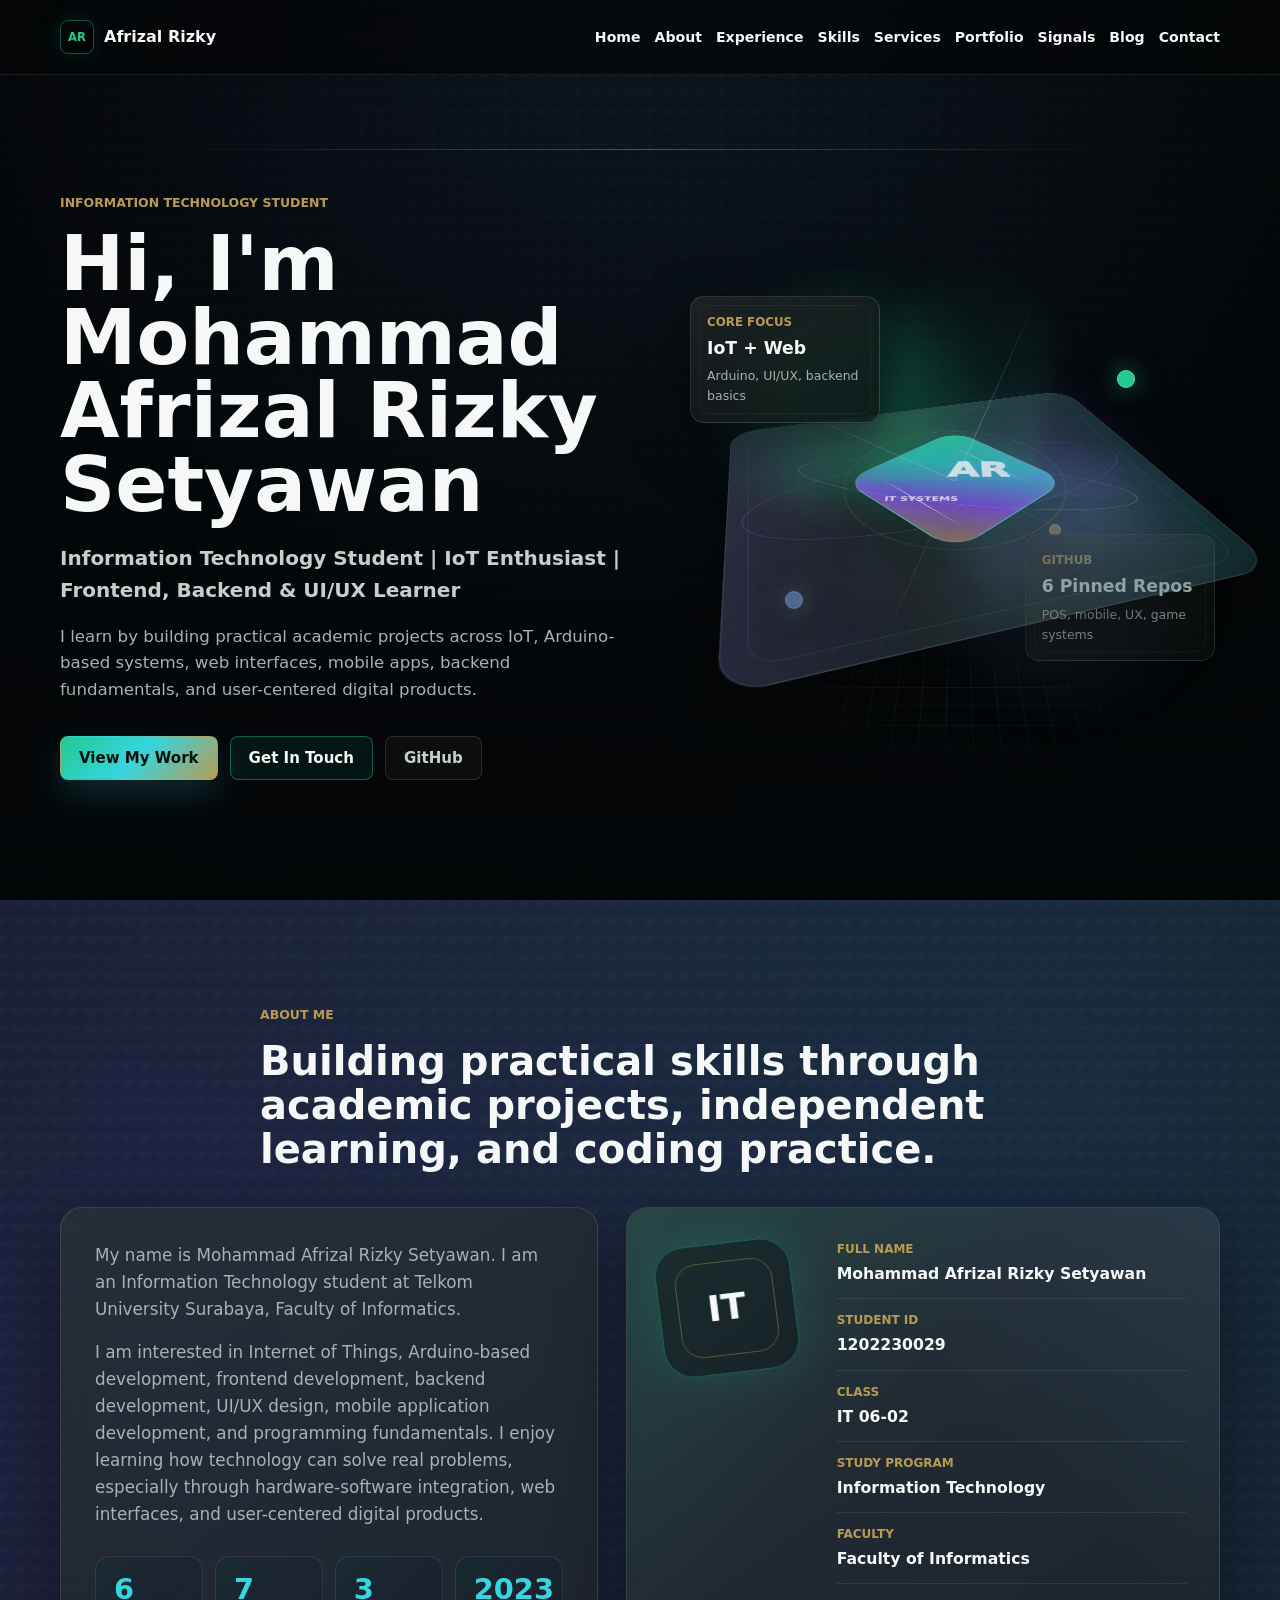
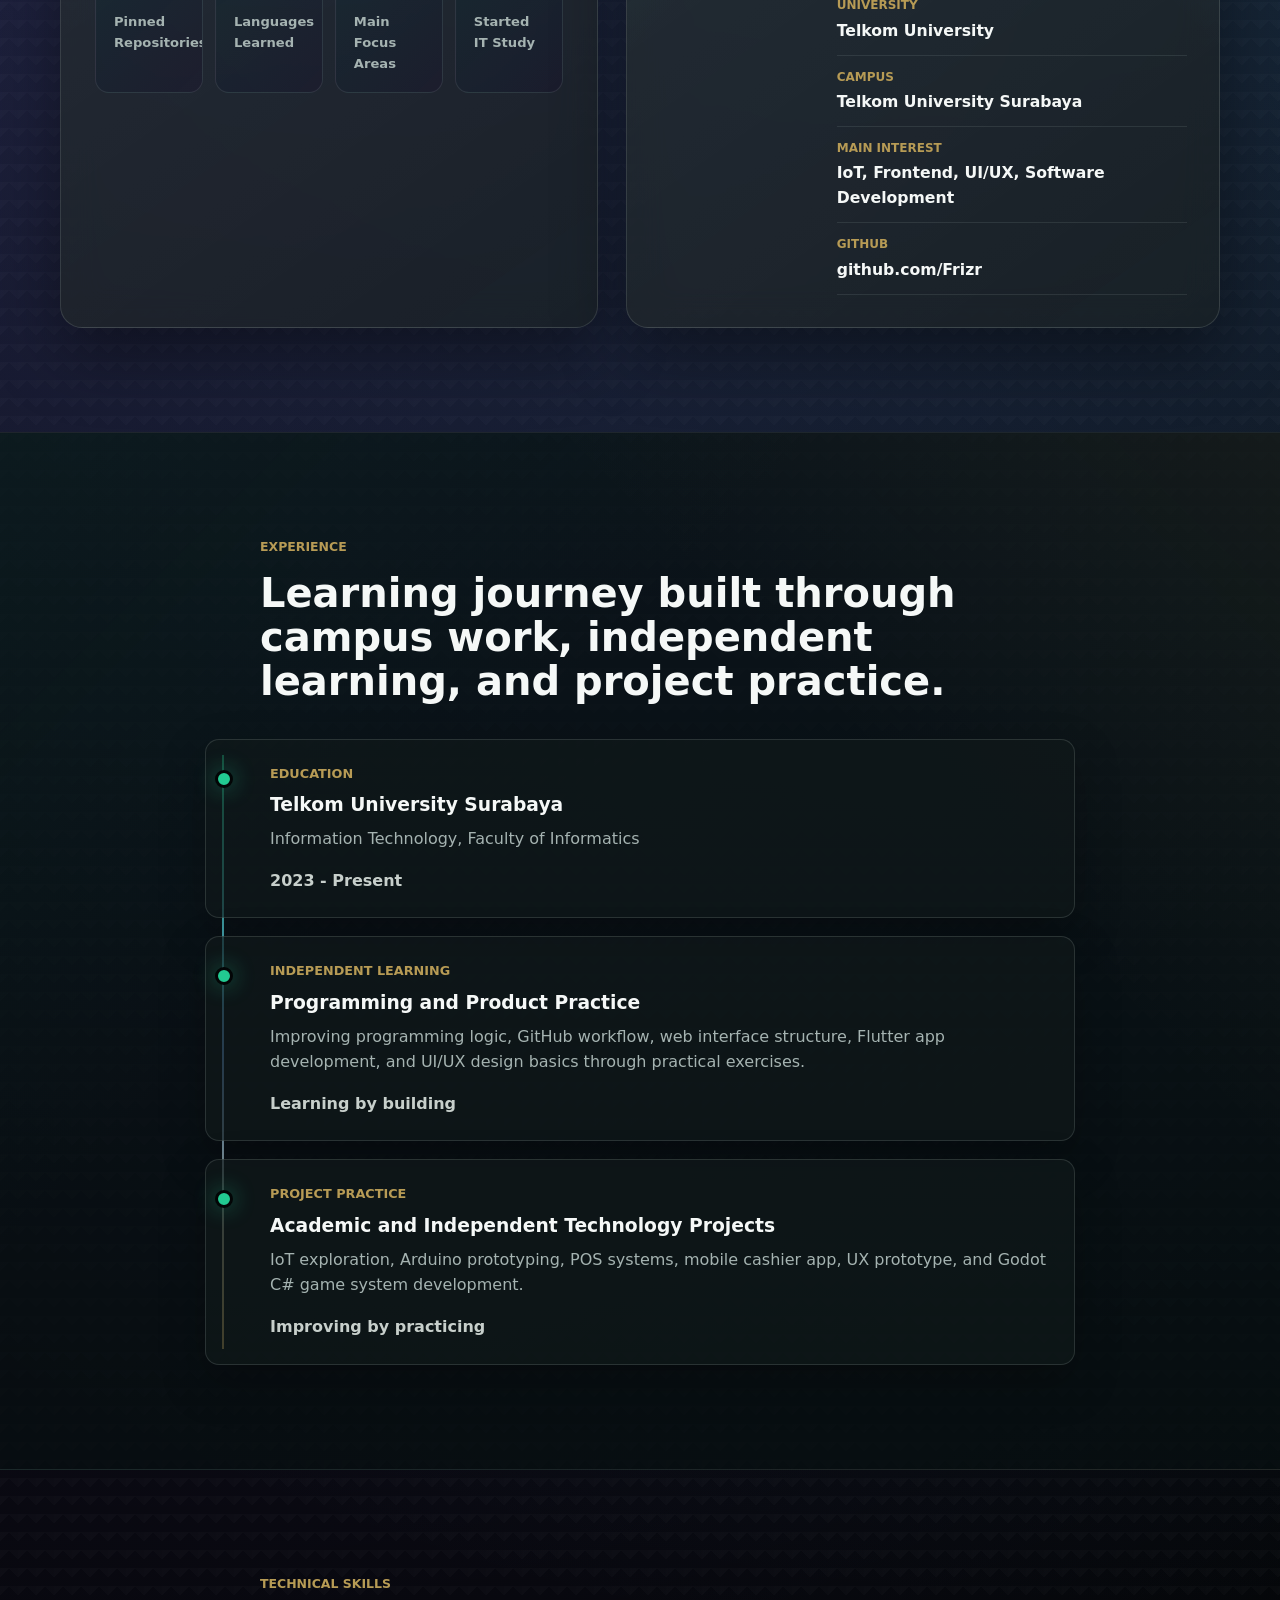
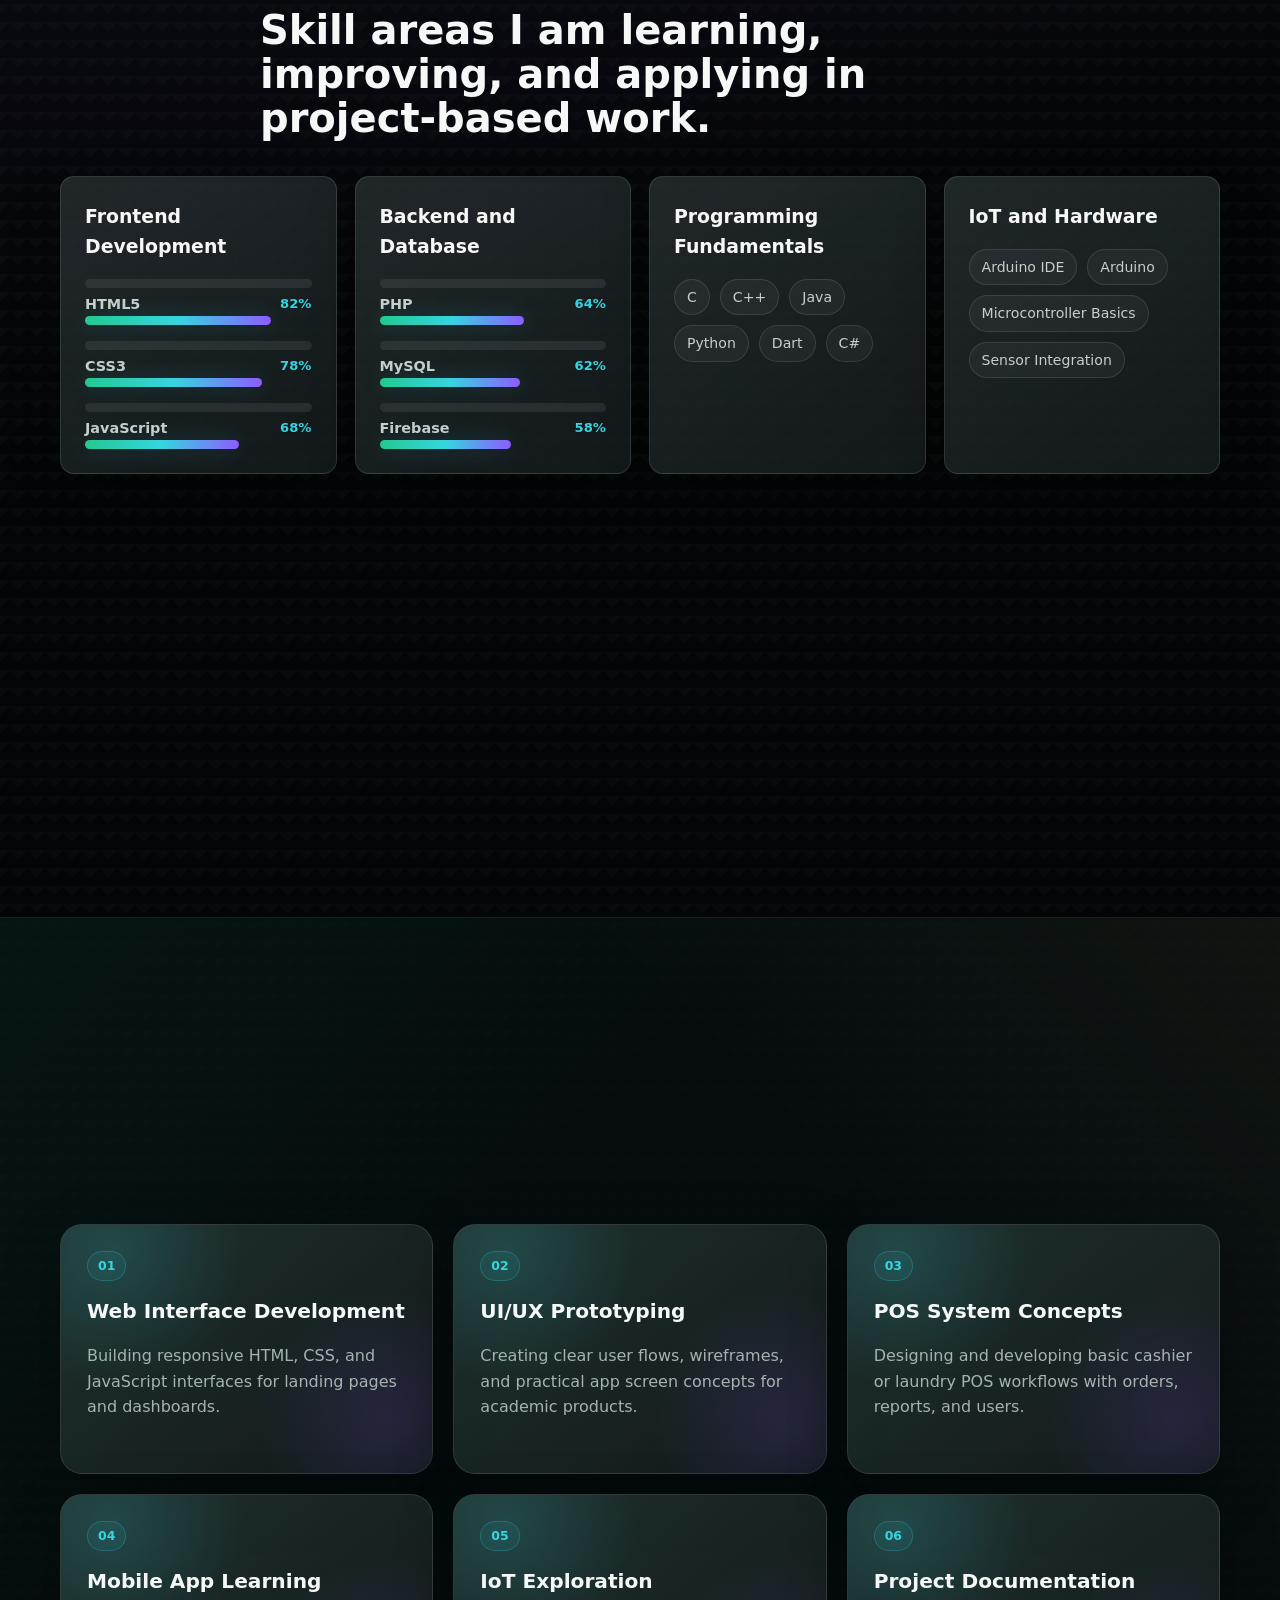
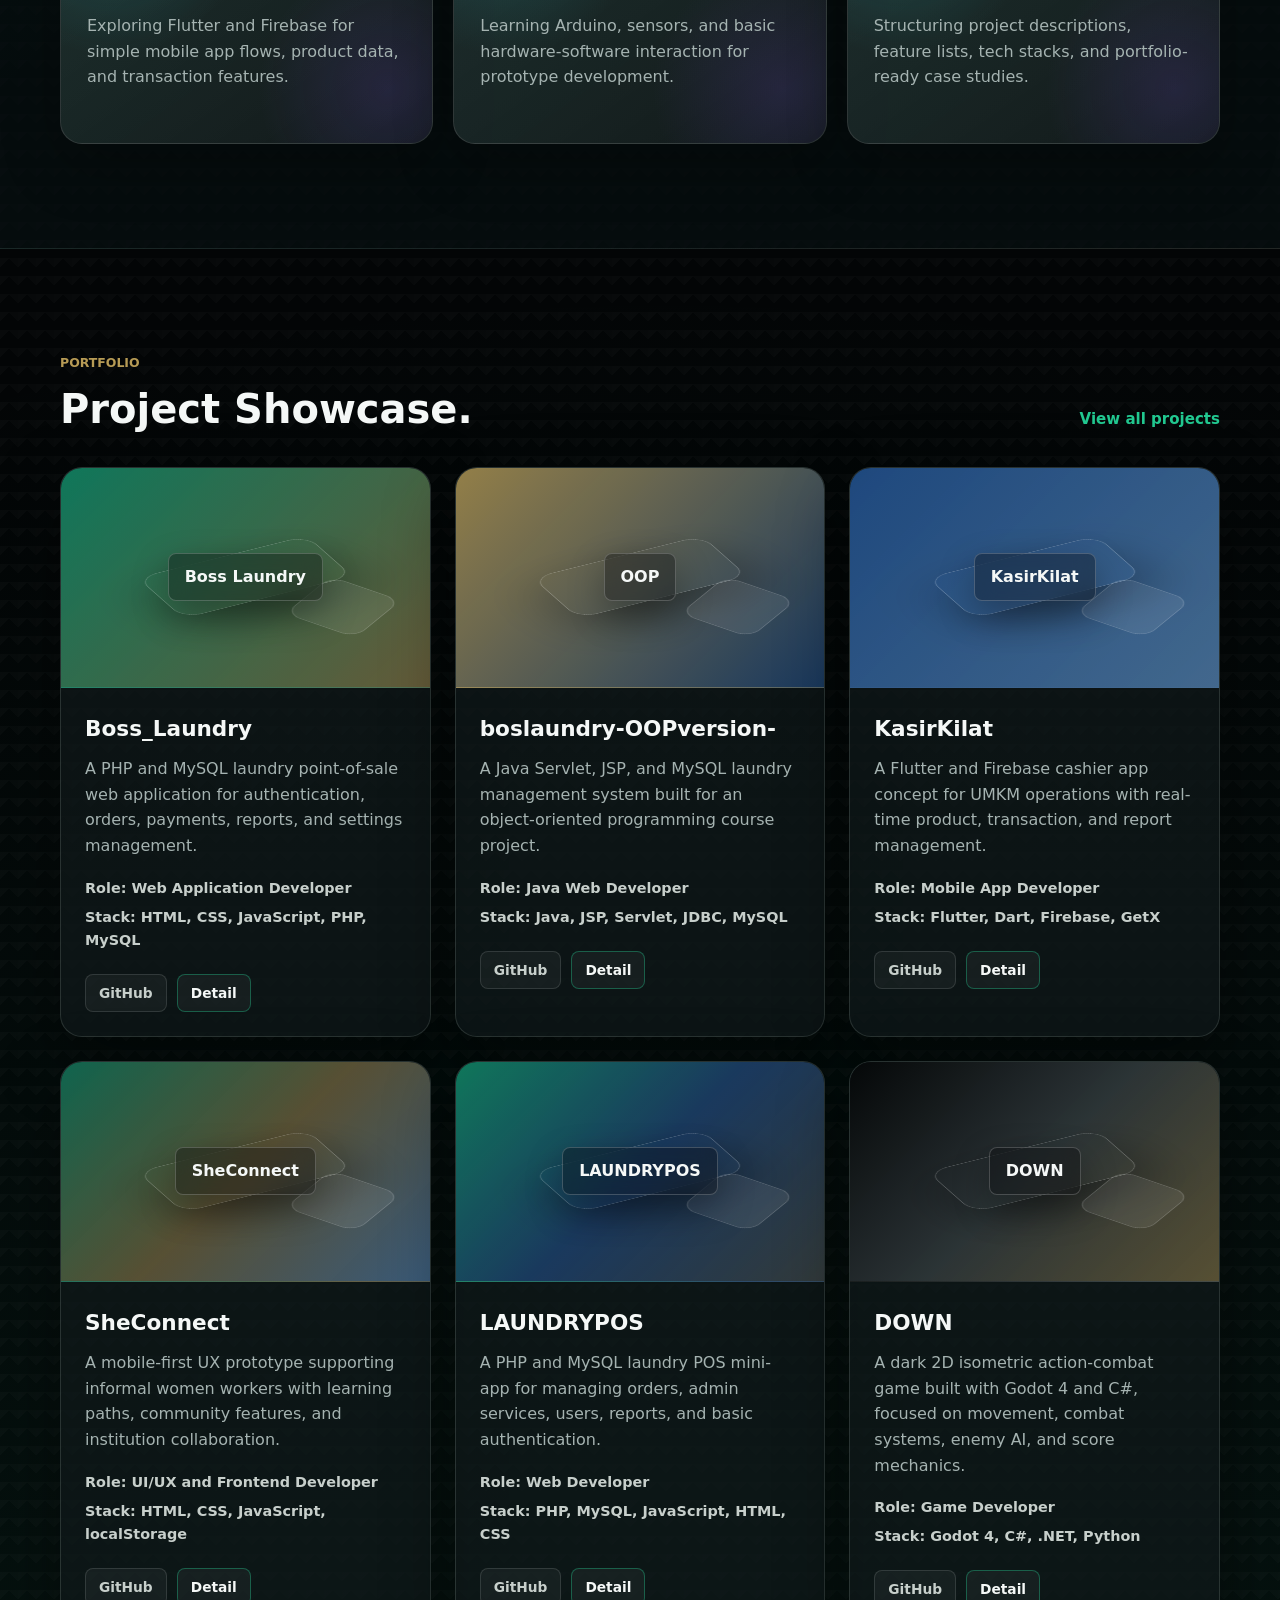
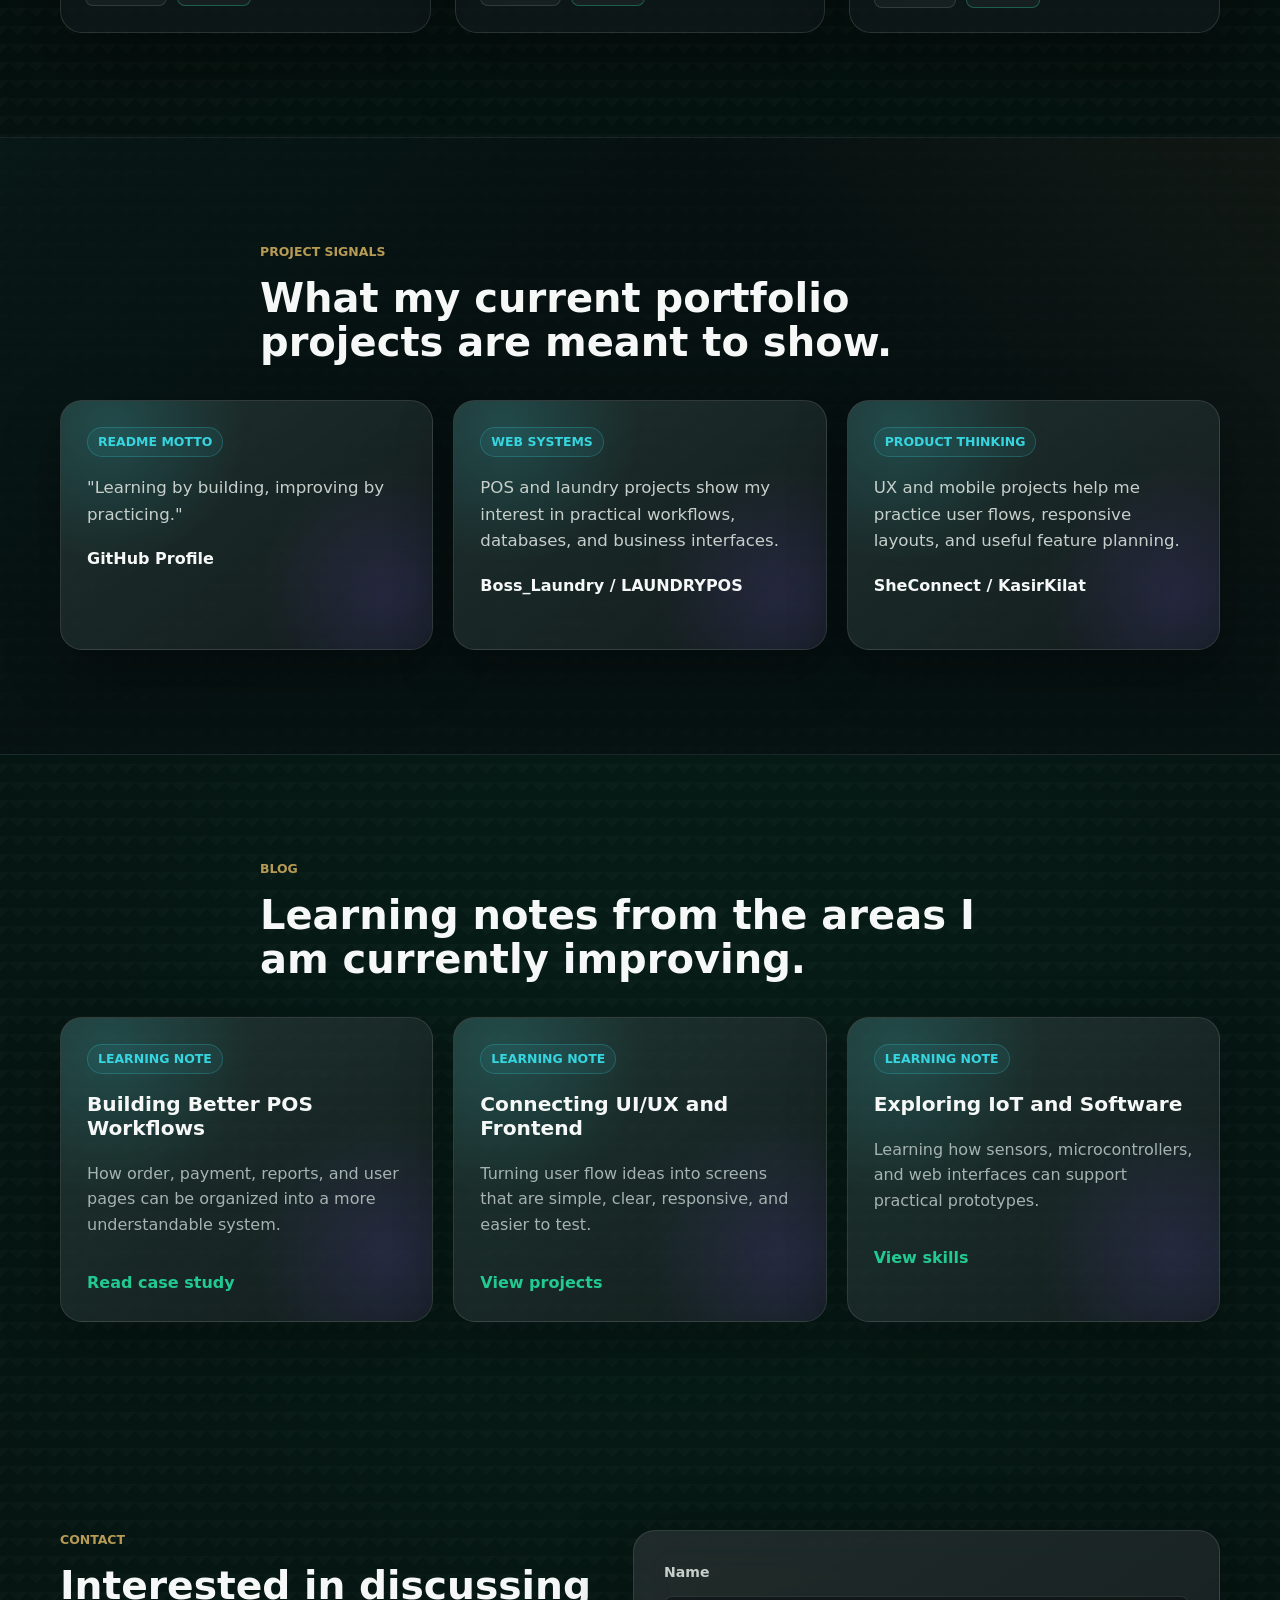
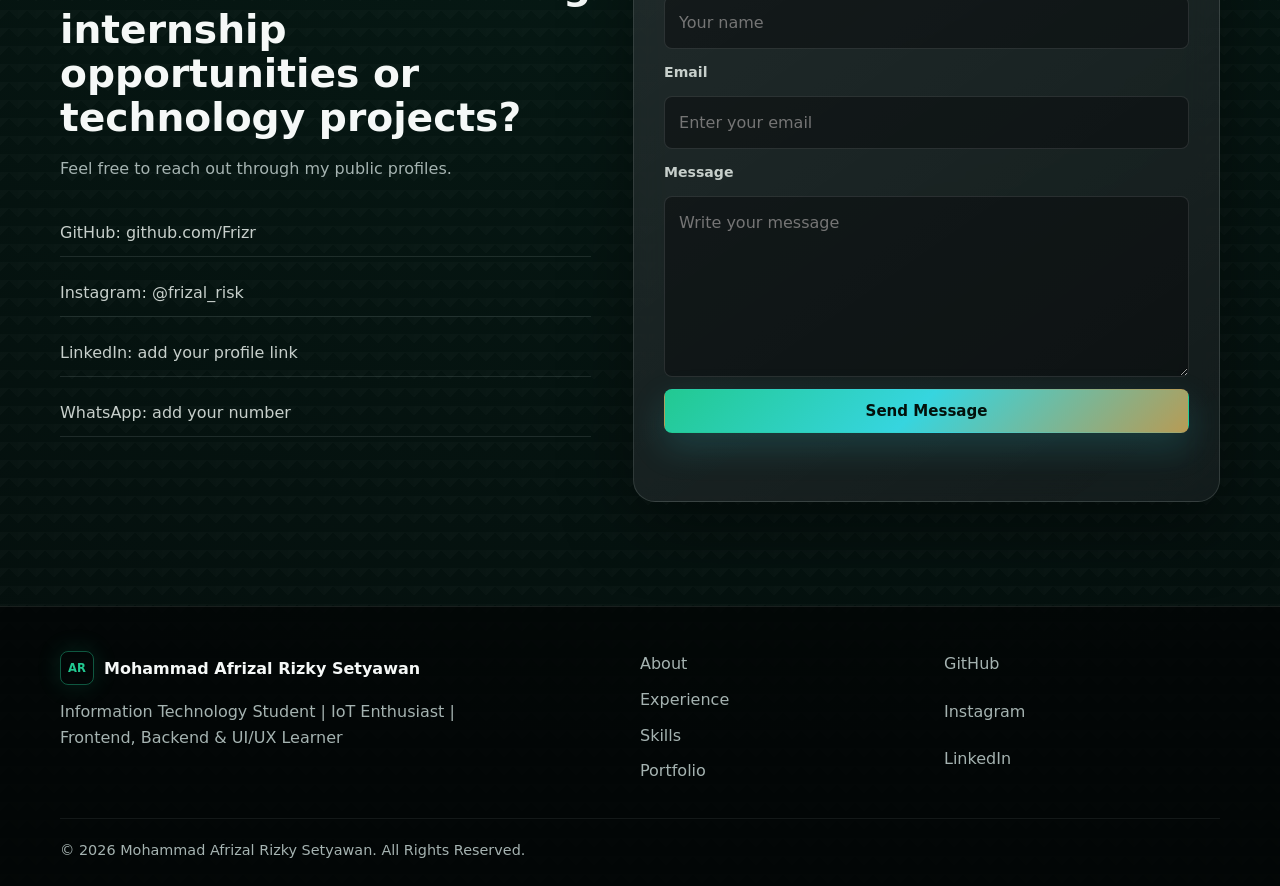
==== index.html @ 221d085f "first commit" ====
<!DOCTYPE html>
<html lang="en">

<head>
  <meta charset="UTF-8" />
  <meta name="viewport" content="width=device-width, initial-scale=1.0" />
  <meta name="description"
    content="Professional portfolio website of Mohammad Afrizal Rizky Setyawan, Information Technology student at Telkom University Surabaya." />
  <title>Mohammad Afrizal Rizky Setyawan | Portfolio</title>
  <link rel="stylesheet" href="css/style.css" />
</head>

<body id="home" class="prism-page">
  <header class="site-header">
    <nav class="navbar container" aria-label="Primary navigation">
      <a class="logo" href="index.html#home">Afrizal Rizky</a>

      <input class="nav-toggle" type="checkbox" id="nav-toggle" aria-label="Open navigation menu" />
      <label class="nav-toggle-button" for="nav-toggle" aria-hidden="true">
        <span></span>
        <span></span>
        <span></span>
      </label>

      <div class="nav-panel">
        <a href="index.html#home">Home</a>
        <a href="index.html#about">About</a>
        <a href="index.html#experience">Experience</a>
        <a href="index.html#skills">Skills</a>
        <a href="index.html#services">Services</a>
        <a href="index.html#portfolio">Portfolio</a>
        <a href="index.html#testimonials">Signals</a>
        <a href="index.html#blog">Blog</a>
        <a href="index.html#contact">Contact</a>
      </div>
    </nav>
  </header>

  <main>
    <section class="hero section-padding">
      <div class="container hero-grid">
        <div class="hero-content">
          <p class="eyebrow">Information Technology Student</p>
          <h1>Hi, I'm Mohammad Afrizal Rizky Setyawan</h1>
          <p class="hero-subtitle">
            Information Technology Student | IoT Enthusiast | Frontend, Backend & UI/UX Learner
          </p>
          <p class="hero-description">
            I learn by building practical academic projects across IoT, Arduino-based systems,
            web interfaces, mobile apps, backend fundamentals, and user-centered digital
            products.
          </p>

          <div class="hero-actions" aria-label="Portfolio actions">
            <a class="btn btn-primary" href="#portfolio">View My Work</a>
            <a class="btn btn-secondary" href="#contact">Get In Touch</a>
            <a class="btn btn-ghost" href="https://github.com/Frizr" target="_blank" rel="noreferrer">GitHub</a>
          </div>
        </div>

        <div class="hero-visual" aria-label="Futuristic holographic technology visual">
          <div class="holo-stage">
            <div class="glow glow-emerald"></div>
            <div class="glow glow-blue"></div>
            <div class="glow glow-prism"></div>
            <div class="holo-backdrop"></div>
            <div class="holo-grid-floor"></div>
            <div class="scan-beam"></div>

            <div class="holo-core">
              <div class="holo-ring holo-ring-one"></div>
              <div class="holo-ring holo-ring-two"></div>
              <div class="holo-ring holo-ring-three"></div>
              <div class="holo-chip">
                <span class="chip-line chip-line-top"></span>
                <strong>AR</strong>
                <small>IT SYSTEMS</small>
                <span class="chip-line chip-line-bottom"></span>
              </div>
              <div class="holo-axis axis-x"></div>
              <div class="holo-axis axis-y"></div>
            </div>

            <div class="data-panel panel-left">
              <span>Core Focus</span>
              <strong>IoT + Web</strong>
              <small>Arduino, UI/UX, backend basics</small>
            </div>
            <div class="data-panel panel-right">
              <span>GitHub</span>
              <strong>6 Pinned Repos</strong>
              <small>POS, mobile, UX, game systems</small>
            </div>
            <div class="data-node node-one"></div>
            <div class="data-node node-two"></div>
            <div class="data-node node-three"></div>
          </div>
        </div>
      </div>
    </section>

    <section class="section-padding about-prism" id="about">
      <div class="container section-heading">
        <p class="eyebrow">About Me</p>
        <h2>Building practical skills through academic projects, independent learning, and coding practice.</h2>
      </div>

      <div class="container about-grid">
        <article class="glass-panel about-copy">
          <p>
            My name is Mohammad Afrizal Rizky Setyawan. I am an Information Technology student
            at Telkom University Surabaya, Faculty of Informatics.
          </p>
          <p>
            I am interested in Internet of Things, Arduino-based development, frontend
            development, backend development, UI/UX design, mobile application development, and
            programming fundamentals. I enjoy learning how technology can solve real problems,
            especially through hardware-software integration, web interfaces, and user-centered
            digital products.
          </p>

          <div class="metrics-grid">
            <div><strong>6</strong><span>Pinned Repositories</span></div>
            <div><strong>7</strong><span>Languages Learned</span></div>
            <div><strong>3</strong><span>Main Focus Areas</span></div>
            <div><strong>2023</strong><span>Started IT Study</span></div>
          </div>
        </article>

        <aside class="profile-card glass-panel" aria-label="Personal information">
          <div class="profile-orbit">
            <span>IT</span>
          </div>
          <div class="info-list">
            <div><span>Full Name</span><strong>Mohammad Afrizal Rizky Setyawan</strong></div>
            <div><span>Student ID</span><strong>1202230029</strong></div>
            <div><span>Class</span><strong>IT 06-02</strong></div>
            <div><span>Study Program</span><strong>Information Technology</strong></div>
            <div><span>Faculty</span><strong>Faculty of Informatics</strong></div>
            <div><span>University</span><strong>Telkom University</strong></div>
            <div><span>Campus</span><strong>Telkom University Surabaya</strong></div>
            <div><span>Main Interest</span><strong>IoT, Frontend, UI/UX, Software Development</strong></div>
            <div><span>GitHub</span><strong>github.com/Frizr</strong></div>
          </div>
        </aside>
      </div>
    </section>

    <section class="section-padding section-deep" id="experience">
      <div class="container section-heading">
        <p class="eyebrow">Experience</p>
        <h2>Learning journey built through campus work, independent learning, and project practice.</h2>
      </div>

      <div class="container timeline">
        <article class="timeline-item">
          <span class="timeline-dot"></span>
          <div>
            <p class="timeline-label">Education</p>
            <h3>Telkom University Surabaya</h3>
            <p>Information Technology, Faculty of Informatics</p>
            <span>2023 - Present</span>
          </div>
        </article>

        <article class="timeline-item">
          <span class="timeline-dot"></span>
          <div>
            <p class="timeline-label">Independent Learning</p>
            <h3>Programming and Product Practice</h3>
            <p>
              Improving programming logic, GitHub workflow, web interface structure, Flutter app
              development, and UI/UX design basics through practical exercises.
            </p>
            <span>Learning by building</span>
          </div>
        </article>

        <article class="timeline-item">
          <span class="timeline-dot"></span>
          <div>
            <p class="timeline-label">Project Practice</p>
            <h3>Academic and Independent Technology Projects</h3>
            <p>
              IoT exploration, Arduino prototyping, POS systems, mobile cashier app, UX
              prototype, and Godot C# game system development.
            </p>
            <span>Improving by practicing</span>
          </div>
        </article>
      </div>
    </section>

    <section class="section-padding" id="skills">
      <div class="container section-heading">
        <p class="eyebrow">Technical Skills</p>
        <h2>Skill areas I am learning, improving, and applying in project-based work.</h2>
      </div>

      <div class="container skills-grid prism-skills">
        <article class="skill-card">
          <h3>Frontend Development</h3>
          <div class="skill-bars">
            <div class="skill-bar" style="--value: 82%">
              <span>HTML5</span>
              <strong>82%</strong>
            </div>
            <div class="skill-bar" style="--value: 78%">
              <span>CSS3</span>
              <strong>78%</strong>
            </div>
            <div class="skill-bar" style="--value: 68%">
              <span>JavaScript</span>
              <strong>68%</strong>
            </div>
          </div>
        </article>

        <article class="skill-card">
          <h3>Backend and Database</h3>
          <div class="skill-bars">
            <div class="skill-bar" style="--value: 64%">
              <span>PHP</span>
              <strong>64%</strong>
            </div>
            <div class="skill-bar" style="--value: 62%">
              <span>MySQL</span>
              <strong>62%</strong>
            </div>
            <div class="skill-bar" style="--value: 58%">
              <span>Firebase</span>
              <strong>58%</strong>
            </div>
          </div>
        </article>

        <article class="skill-card">
          <h3>Programming Fundamentals</h3>
          <div class="tag-list">
            <span>C</span>
            <span>C++</span>
            <span>Java</span>
            <span>Python</span>
            <span>Dart</span>
            <span>C#</span>
          </div>
        </article>

        <article class="skill-card">
          <h3>IoT and Hardware</h3>
          <div class="tag-list">
            <span>Arduino IDE</span>
            <span>Arduino</span>
            <span>Microcontroller Basics</span>
            <span>Sensor Integration</span>
          </div>
        </article>

        <article class="skill-card">
          <h3>Mobile and Game</h3>
          <div class="tag-list">
            <span>Flutter</span>
            <span>Dart</span>
            <span>Godot 4</span>
            <span>C#</span>
            <span>.NET</span>
          </div>
        </article>

        <article class="skill-card">
          <h3>Design and Tools</h3>
          <div class="tag-list">
            <span>UI/UX Design</span>
            <span>Wireframing</span>
            <span>Prototyping</span>
            <span>Git</span>
            <span>GitHub</span>
            <span>VS Code</span>
            <span>Figma</span>
            <span>Canva</span>
          </div>
        </article>
      </div>
    </section>

    <section class="section-padding section-deep" id="services">
      <div class="container section-heading">
        <p class="eyebrow">Services</p>
        <h2>Practical areas where I can contribute in student projects and internship work.</h2>
      </div>

      <div class="container service-grid prism-services">
        <article>
          <span>01</span>
          <h3>Web Interface Development</h3>
          <p>Building responsive HTML, CSS, and JavaScript interfaces for landing pages and dashboards.</p>
        </article>
        <article>
          <span>02</span>
          <h3>UI/UX Prototyping</h3>
          <p>Creating clear user flows, wireframes, and practical app screen concepts for academic products.</p>
        </article>
        <article>
          <span>03</span>
          <h3>POS System Concepts</h3>
          <p>Designing and developing basic cashier or laundry POS workflows with orders, reports, and users.</p>
        </article>
        <article>
          <span>04</span>
          <h3>Mobile App Learning</h3>
          <p>Exploring Flutter and Firebase for simple mobile app flows, product data, and transaction features.</p>
        </article>
        <article>
          <span>05</span>
          <h3>IoT Exploration</h3>
          <p>Learning Arduino, sensors, and basic hardware-software interaction for prototype development.</p>
        </article>
        <article>
          <span>06</span>
          <h3>Project Documentation</h3>
          <p>Structuring project descriptions, feature lists, tech stacks, and portfolio-ready case studies.</p>
        </article>
      </div>
    </section>

    <section class="section-padding portfolio-section" id="portfolio">
      <div class="container section-heading section-heading-split">
        <div>
          <p class="eyebrow">Portfolio</p>
          <h2>Project Showcase.</h2>
        </div>
        <a class="text-link" href="projects.html">View all projects</a>
      </div>

      <div class="container project-grid coverflow-grid">
        <article class="project-card">
          <div class="project-visual visual-pos"><span>Boss Laundry</span></div>
          <div class="project-body">
            <h3>Boss_Laundry</h3>
            <p>
              A PHP and MySQL laundry point-of-sale web application for authentication, orders,
              payments, reports, and settings management.
            </p>
            <div class="project-meta">
              <span>Role: Web Application Developer</span>
              <span>Stack: HTML, CSS, JavaScript, PHP, MySQL</span>
            </div>
            <div class="project-actions">
              <a href="https://github.com/Frizr/Boss_Laundry" target="_blank" rel="noreferrer">GitHub</a>
              <a href="project-detail.html">Detail</a>
            </div>
          </div>
        </article>

        <article class="project-card">
          <div class="project-visual visual-java"><span>OOP</span></div>
          <div class="project-body">
            <h3>boslaundry-OOPversion-</h3>
            <p>
              A Java Servlet, JSP, and MySQL laundry management system built for an
              object-oriented programming course project.
            </p>
            <div class="project-meta">
              <span>Role: Java Web Developer</span>
              <span>Stack: Java, JSP, Servlet, JDBC, MySQL</span>
            </div>
            <div class="project-actions">
              <a href="https://github.com/Frizr/boslaundry-OOPversion-" target="_blank" rel="noreferrer">GitHub</a>
              <a href="project-detail.html">Detail</a>
            </div>
          </div>
        </article>

        <article class="project-card">
          <div class="project-visual visual-flutter"><span>KasirKilat</span></div>
          <div class="project-body">
            <h3>KasirKilat</h3>
            <p>
              A Flutter and Firebase cashier app concept for UMKM operations with real-time
              product, transaction, and report management.
            </p>
            <div class="project-meta">
              <span>Role: Mobile App Developer</span>
              <span>Stack: Flutter, Dart, Firebase, GetX</span>
            </div>
            <div class="project-actions">
              <a href="https://github.com/Frizr/KasirKilat" target="_blank" rel="noreferrer">GitHub</a>
              <a href="project-detail.html">Detail</a>
            </div>
          </div>
        </article>

        <article class="project-card">
          <div class="project-visual visual-she"><span>SheConnect</span></div>
          <div class="project-body">
            <h3>SheConnect</h3>
            <p>
              A mobile-first UX prototype supporting informal women workers with learning paths,
              community features, and institution collaboration.
            </p>
            <div class="project-meta">
              <span>Role: UI/UX and Frontend Developer</span>
              <span>Stack: HTML, CSS, JavaScript, localStorage</span>
            </div>
            <div class="project-actions">
              <a href="https://github.com/Frizr/SheConnect" target="_blank" rel="noreferrer">GitHub</a>
              <a href="project-detail.html">Detail</a>
            </div>
          </div>
        </article>

        <article class="project-card">
          <div class="project-visual visual-laundry"><span>LAUNDRYPOS</span></div>
          <div class="project-body">
            <h3>LAUNDRYPOS</h3>
            <p>
              A PHP and MySQL laundry POS mini-app for managing orders, admin services, users,
              reports, and basic authentication.
            </p>
            <div class="project-meta">
              <span>Role: Web Developer</span>
              <span>Stack: PHP, MySQL, JavaScript, HTML, CSS</span>
            </div>
            <div class="project-actions">
              <a href="https://github.com/Frizr/LAUNDRYPOS" target="_blank" rel="noreferrer">GitHub</a>
              <a href="project-detail.html">Detail</a>
            </div>
          </div>
        </article>

        <article class="project-card">
          <div class="project-visual visual-down"><span>DOWN</span></div>
          <div class="project-body">
            <h3>DOWN</h3>
            <p>
              A dark 2D isometric action-combat game built with Godot 4 and C#, focused on
              movement, combat systems, enemy AI, and score mechanics.
            </p>
            <div class="project-meta">
              <span>Role: Game Developer</span>
              <span>Stack: Godot 4, C#, .NET, Python</span>
            </div>
            <div class="project-actions">
              <a href="https://github.com/Frizr/DOWN" target="_blank" rel="noreferrer">GitHub</a>
              <a href="project-detail.html">Detail</a>
            </div>
          </div>
        </article>
      </div>
    </section>

    <section class="section-padding section-deep" id="testimonials">
      <div class="container section-heading">
        <p class="eyebrow">Project Signals</p>
        <h2>What my current portfolio projects are meant to show.</h2>
      </div>

      <div class="container testimonial-grid">
        <article>
          <span>README Motto</span>
          <p>"Learning by building, improving by practicing."</p>
          <strong>GitHub Profile</strong>
        </article>
        <article>
          <span>Web Systems</span>
          <p>POS and laundry projects show my interest in practical workflows, databases, and business interfaces.</p>
          <strong>Boss_Laundry / LAUNDRYPOS</strong>
        </article>
        <article>
          <span>Product Thinking</span>
          <p>UX and mobile projects help me practice user flows, responsive layouts, and useful feature planning.</p>
          <strong>SheConnect / KasirKilat</strong>
        </article>
      </div>
    </section>

    <section class="section-padding" id="blog">
      <div class="container section-heading">
        <p class="eyebrow">Blog</p>
        <h2>Learning notes from the areas I am currently improving.</h2>
      </div>

      <div class="container blog-grid">
        <article>
          <span>Learning Note</span>
          <h3>Building Better POS Workflows</h3>
          <p>How order, payment, reports, and user pages can be organized into a more understandable system.</p>
          <a href="project-detail.html">Read case study</a>
        </article>
        <article>
          <span>Learning Note</span>
          <h3>Connecting UI/UX and Frontend</h3>
          <p>Turning user flow ideas into screens that are simple, clear, responsive, and easier to test.</p>
          <a href="#portfolio">View projects</a>
        </article>
        <article>
          <span>Learning Note</span>
          <h3>Exploring IoT and Software</h3>
          <p>Learning how sensors, microcontrollers, and web interfaces can support practical prototypes.</p>
          <a href="#skills">View skills</a>
        </article>
      </div>
    </section>

    <section class="section-padding" id="contact">
      <div class="container contact-grid">
        <div class="contact-copy">
          <p class="eyebrow">Contact</p>
          <h2>Interested in discussing internship opportunities or technology projects?</h2>
          <p>Feel free to reach out through my public profiles.</p>

          <div class="contact-list">
            <a href="https://github.com/Frizr" target="_blank" rel="noreferrer">GitHub: github.com/Frizr</a>
            <a href="https://www.instagram.com/frizal_risk/" target="_blank" rel="noreferrer">Instagram:
              @frizal_risk</a>
            <a href="#">LinkedIn: add your profile link</a>
            <a href="#">WhatsApp: add your number</a>
          </div>
        </div>

        <form class="contact-form glass-panel" action="#" method="post">
          <label for="name">Name</label>
          <input type="text" id="name" name="name" placeholder="Your name" />

          <label for="email">Email</label>
          <input type="email" id="email" name="email" placeholder="Enter your email" />

          <label for="message">Message</label>
          <textarea id="message" name="message" rows="6" placeholder="Write your message"></textarea>

          <button class="btn btn-primary" type="submit">Send Message</button>
        </form>
      </div>
    </section>
  </main>

  <footer class="site-footer">
    <div class="container footer-grid">
      <div>
        <a class="logo" href="index.html#home">Mohammad Afrizal Rizky Setyawan</a>
        <p>Information Technology Student | IoT Enthusiast | Frontend, Backend & UI/UX Learner</p>
      </div>

      <div class="footer-links">
        <a href="index.html#about">About</a>
        <a href="index.html#experience">Experience</a>
        <a href="index.html#skills">Skills</a>
        <a href="index.html#portfolio">Portfolio</a>
      </div>

      <div class="footer-links">
        <a href="https://github.com/Frizr" target="_blank" rel="noreferrer">GitHub</a>
        <a href="https://www.instagram.com/frizal_risk/" target="_blank" rel="noreferrer">Instagram</a>
        <a href="#">LinkedIn</a>
      </div>
    </div>
    <div class="container footer-bottom">
      <p>&copy; 2026 Mohammad Afrizal Rizky Setyawan. All Rights Reserved.</p>
    </div>
  </footer>
  <script src="assets/js/main.js"></script>
</body>

</html>
---- css/style.css ----
/* Base */
:root {
  --color-black: #030506;
  --color-charcoal: #081011;
  --color-gray: #11191b;
  --color-gray-soft: rgba(17, 25, 27, 0.78);
  --color-emerald: #0f8b68;
  --color-emerald-soft: #22c991;
  --color-blue: #1f4c86;
  --color-blue-soft: #5c91c8;
  --color-cyan: #36d5df;
  --color-prism: #8d5cff;
  --color-violet: #6f42d8;
  --color-silver: #c7cfcb;
  --color-gold: #b79b55;
  --color-white: #f5f8f7;
  --color-muted: #a5b3b1;
  --color-border: rgba(215, 230, 226, 0.14);
  --color-border-strong: rgba(199, 207, 203, 0.28);
  --shadow-card: 0 24px 70px rgba(0, 0, 0, 0.42);
  --shadow-glow: 0 0 42px rgba(34, 201, 145, 0.16);
  --radius-sm: 8px;
  --radius-md: 14px;
  --radius-lg: 22px;
  --container: 1160px;
  --section-space: 104px;
  --transition: 220ms ease;
}

* {
  box-sizing: border-box;
}

html {
  scroll-behavior: smooth;
}

body {
  margin: 0;
  color: var(--color-white);
  background:
    linear-gradient(115deg, rgba(15, 139, 104, 0.1), transparent 28%),
    linear-gradient(245deg, rgba(31, 76, 134, 0.14), transparent 31%),
    var(--color-black);
  font-family:
    Inter, ui-sans-serif, system-ui, -apple-system, BlinkMacSystemFont, "Segoe UI", sans-serif;
  line-height: 1.6;
}

body.prism-page {
  background:
    radial-gradient(circle at 12% 16%, rgba(141, 92, 255, 0.18), transparent 30%),
    radial-gradient(circle at 86% 12%, rgba(54, 213, 223, 0.16), transparent 28%),
    radial-gradient(circle at 52% 84%, rgba(34, 201, 145, 0.12), transparent 32%),
    linear-gradient(135deg, rgba(255, 255, 255, 0.018) 25%, transparent 25%) 0 0 / 18px 18px,
    linear-gradient(225deg, rgba(255, 255, 255, 0.014) 25%, transparent 25%) 0 0 / 18px 18px,
    var(--color-black);
}

body::before {
  position: fixed;
  inset: 0;
  z-index: -2;
  pointer-events: none;
  content: "";
  background-image:
    linear-gradient(rgba(199, 207, 203, 0.04) 1px, transparent 1px),
    linear-gradient(90deg, rgba(199, 207, 203, 0.04) 1px, transparent 1px);
  background-size: 72px 72px;
  mask-image: linear-gradient(to bottom, rgba(0, 0, 0, 0.9), transparent 72%);
}

body::after {
  position: fixed;
  inset: 0;
  z-index: -1;
  pointer-events: none;
  content: "";
  background:
    linear-gradient(180deg, rgba(3, 5, 6, 0.16), rgba(3, 5, 6, 0.86)),
    radial-gradient(circle at top center, transparent, rgba(3, 5, 6, 0.82) 62%);
}

img,
svg {
  max-width: 100%;
}

a {
  color: inherit;
  text-decoration: none;
}

p,
h1,
h2,
h3 {
  margin-top: 0;
}

p {
  color: var(--color-muted);
}

ul {
  margin: 0;
  padding-left: 18px;
}

button,
input,
textarea {
  font: inherit;
}

.container {
  width: min(100% - 40px, var(--container));
  margin-inline: auto;
}

.section-padding {
  padding: var(--section-space) 0;
}

.section-deep {
  border-block: 1px solid rgba(215, 230, 226, 0.09);
  background:
    linear-gradient(135deg, rgba(15, 139, 104, 0.07), transparent 36%),
    linear-gradient(225deg, rgba(183, 155, 85, 0.06), transparent 32%),
    rgba(8, 16, 17, 0.72);
}

.eyebrow {
  margin-bottom: 14px;
  color: var(--color-gold);
  font-size: 0.78rem;
  font-weight: 700;
  letter-spacing: 0;
  text-transform: uppercase;
}

.section-heading {
  max-width: 760px;
  margin-bottom: 36px;
}

.section-heading h2 {
  margin-bottom: 0;
  color: var(--color-white);
  font-size: 2.5rem;
  line-height: 1.1;
  letter-spacing: 0;
}

.section-heading-split {
  display: flex;
  max-width: none;
  align-items: end;
  justify-content: space-between;
  gap: 28px;
}

.section-heading-split > div {
  max-width: 760px;
}

.glass-panel {
  border: 1px solid var(--color-border);
  background:
    linear-gradient(145deg, rgba(255, 255, 255, 0.08), rgba(255, 255, 255, 0.025)),
    rgba(17, 25, 27, 0.66);
  box-shadow: var(--shadow-card);
  backdrop-filter: blur(18px);
}

.btn,
.project-actions a,
.text-link {
  display: inline-flex;
  min-height: 44px;
  align-items: center;
  justify-content: center;
  border-radius: var(--radius-sm);
  font-size: 0.94rem;
  font-weight: 700;
  transition:
    transform var(--transition),
    border-color var(--transition),
    background var(--transition),
    color var(--transition),
    box-shadow var(--transition);
}

.btn:hover,
.project-actions a:hover,
.text-link:hover {
  transform: translateY(-2px);
}

.btn {
  padding: 0 18px;
  border: 1px solid transparent;
}

.btn-primary {
  color: #03110c;
  background: linear-gradient(135deg, var(--color-emerald-soft), var(--color-cyan) 48%, var(--color-gold));
  box-shadow: 0 14px 35px rgba(54, 213, 223, 0.18);
}

.btn-primary:hover {
  box-shadow: 0 18px 45px rgba(141, 92, 255, 0.24);
}

.btn-secondary {
  border-color: rgba(34, 201, 145, 0.42);
  color: var(--color-white);
  background: rgba(15, 139, 104, 0.12);
}

.btn-secondary:hover {
  background: rgba(15, 139, 104, 0.2);
}

.btn-ghost {
  border-color: var(--color-border);
  color: var(--color-silver);
  background: rgba(255, 255, 255, 0.035);
}

.btn-ghost:hover {
  border-color: rgba(183, 155, 85, 0.44);
  color: var(--color-white);
}

.text-link {
  min-height: 0;
  color: var(--color-emerald-soft);
}

/* Header */
.site-header {
  position: sticky;
  top: 0;
  z-index: 100;
  border-bottom: 1px solid rgba(215, 230, 226, 0.1);
  background: rgba(3, 5, 6, 0.7);
  backdrop-filter: blur(18px);
}

.navbar {
  display: flex;
  min-height: 74px;
  align-items: center;
  justify-content: space-between;
  gap: 24px;
}

.logo {
  display: inline-flex;
  align-items: center;
  gap: 10px;
  color: var(--color-white);
  font-weight: 800;
}

.logo::before {
  display: inline-grid;
  width: 32px;
  height: 32px;
  place-items: center;
  border: 1px solid rgba(34, 201, 145, 0.42);
  border-radius: var(--radius-sm);
  color: var(--color-emerald-soft);
  content: "AR";
  font-size: 0.72rem;
  box-shadow: 0 0 24px rgba(34, 201, 145, 0.16);
}

.nav-panel {
  display: flex;
  align-items: center;
  gap: 14px;
}

.nav-panel a {
  color: var(--color-muted);
  font-size: 0.88rem;
  font-weight: 650;
}

.nav-panel a:hover,
.nav-panel a.is-active {
  color: var(--color-white);
}

.nav-toggle {
  position: absolute;
  width: 1px;
  height: 1px;
  opacity: 0;
  pointer-events: none;
}

.nav-toggle-button {
  display: none;
}

/* Hero */
.hero {
  position: relative;
  min-height: calc(100vh - 74px);
  overflow: hidden;
  padding-top: 118px;
}

.hero::before {
  position: absolute;
  inset: 9% 0 auto;
  width: min(940px, 80%);
  height: 1px;
  margin-inline: auto;
  content: "";
  background: linear-gradient(90deg, transparent, rgba(199, 207, 203, 0.34), transparent);
}

.hero-grid {
  display: grid;
  align-items: center;
  gap: 56px;
  grid-template-columns: minmax(0, 1.04fr) minmax(320px, 0.96fr);
}

.hero-content {
  position: relative;
  z-index: 2;
}

.hero h1,
.page-hero h1 {
  max-width: 820px;
  margin-bottom: 20px;
  color: var(--color-white);
  font-size: 4.8rem;
  line-height: 0.96;
  letter-spacing: 0;
}

.hero-subtitle {
  margin-bottom: 18px;
  color: var(--color-silver);
  font-size: 1.25rem;
  font-weight: 700;
}

.hero-description {
  max-width: 670px;
  margin-bottom: 32px;
  font-size: 1.04rem;
}

.hero-actions {
  display: flex;
  flex-wrap: wrap;
  gap: 12px;
}

.hero-visual {
  position: relative;
  min-height: 540px;
  perspective: 1100px;
}

.orbital-stage {
  position: relative;
  width: min(100%, 540px);
  aspect-ratio: 1;
  margin-inline: auto;
  transform-style: preserve-3d;
}

.orbital-stage::before {
  position: absolute;
  inset: 10%;
  border: 1px solid rgba(199, 207, 203, 0.15);
  border-radius: 28px;
  content: "";
  transform: rotateX(62deg) rotateZ(-28deg);
  box-shadow:
    inset 0 0 36px rgba(34, 201, 145, 0.08),
    0 34px 90px rgba(0, 0, 0, 0.44);
}

.glow {
  position: absolute;
  border-radius: 999px;
  filter: blur(32px);
  opacity: 0.56;
}

.glow-emerald {
  inset: 16% auto auto 10%;
  width: 210px;
  height: 210px;
  background: rgba(34, 201, 145, 0.34);
}

.glow-blue {
  right: 8%;
  bottom: 12%;
  width: 230px;
  height: 230px;
  background: rgba(92, 145, 200, 0.3);
}

.glow-prism {
  top: 36%;
  right: 18%;
  width: 190px;
  height: 190px;
  background: rgba(141, 92, 255, 0.24);
}

.core-sphere {
  position: absolute;
  inset: 50% auto auto 50%;
  width: 220px;
  height: 220px;
  border: 1px solid rgba(255, 255, 255, 0.24);
  border-radius: 34px;
  background:
    radial-gradient(circle at 28% 22%, rgba(255, 255, 255, 0.84), transparent 10%),
    linear-gradient(135deg, rgba(34, 201, 145, 0.82), rgba(31, 76, 134, 0.76) 54%, rgba(183, 155, 85, 0.62));
  box-shadow:
    0 28px 90px rgba(0, 0, 0, 0.48),
    0 0 44px rgba(34, 201, 145, 0.2);
  transform: translate(-50%, -50%) rotateX(58deg) rotateZ(42deg);
  animation: float-core 7s ease-in-out infinite;
}

.core-sphere::before,
.core-sphere::after {
  position: absolute;
  border: 1px solid rgba(255, 255, 255, 0.18);
  content: "";
}

.core-sphere::before {
  inset: 24px;
  border-radius: 24px;
}

.core-sphere::after {
  right: -22px;
  bottom: -22px;
  width: 74px;
  height: 74px;
  border-radius: 18px;
  background: rgba(3, 5, 6, 0.34);
  backdrop-filter: blur(8px);
}

.ring {
  position: absolute;
  inset: 50% auto auto 50%;
  border: 1px solid rgba(199, 207, 203, 0.28);
  border-radius: 50%;
  transform-style: preserve-3d;
}

.ring-one {
  width: 360px;
  height: 150px;
  transform: translate(-50%, -50%) rotateX(70deg) rotateZ(18deg);
}

.ring-two {
  width: 420px;
  height: 170px;
  border-color: rgba(183, 155, 85, 0.24);
  transform: translate(-50%, -50%) rotateX(72deg) rotateZ(-32deg);
}

.floating-card {
  position: absolute;
  width: 168px;
  padding: 16px;
  border: 1px solid var(--color-border);
  border-radius: var(--radius-md);
  background: rgba(8, 16, 17, 0.62);
  box-shadow: 0 22px 60px rgba(0, 0, 0, 0.36);
  backdrop-filter: blur(15px);
  animation: float-card 6s ease-in-out infinite;
}

.floating-card span,
.page-hero-card span,
.summary-list span,
.info-list span {
  display: block;
  color: var(--color-gold);
  font-size: 0.75rem;
  font-weight: 800;
  text-transform: uppercase;
}

.floating-card strong,
.page-hero-card strong {
  display: block;
  color: var(--color-white);
  font-size: 1.08rem;
}

.card-top {
  top: 14%;
  right: 3%;
}

.card-bottom {
  bottom: 12%;
  left: 2%;
  animation-delay: -2.4s;
}

.glass-cube {
  position: absolute;
  width: 82px;
  height: 82px;
  border: 1px solid rgba(199, 207, 203, 0.18);
  border-radius: 18px;
  background: linear-gradient(145deg, rgba(199, 207, 203, 0.18), rgba(199, 207, 203, 0.04));
  box-shadow: 0 20px 45px rgba(0, 0, 0, 0.34);
  transform-style: preserve-3d;
}

.cube-left {
  top: 32%;
  left: 1%;
  transform: rotateX(58deg) rotateZ(28deg);
}

.cube-right {
  right: 7%;
  bottom: 30%;
  transform: rotateX(58deg) rotateZ(-34deg);
}

.holo-stage {
  position: relative;
  width: min(100%, 560px);
  aspect-ratio: 1;
  margin-inline: auto;
  transform-style: preserve-3d;
  perspective: 1200px;
}

.holo-backdrop {
  position: absolute;
  inset: 9% 8% 16%;
  border: 1px solid rgba(199, 207, 203, 0.16);
  border-radius: 34px;
  background:
    linear-gradient(135deg, rgba(255, 255, 255, 0.1), rgba(255, 255, 255, 0.015)),
    linear-gradient(90deg, rgba(141, 92, 255, 0.12), transparent 42%, rgba(54, 213, 223, 0.1)),
    radial-gradient(circle at 34% 28%, rgba(34, 201, 145, 0.22), transparent 34%),
    radial-gradient(circle at 74% 70%, rgba(92, 145, 200, 0.22), transparent 36%),
    rgba(8, 16, 17, 0.42);
  box-shadow:
    inset 0 0 70px rgba(34, 201, 145, 0.06),
    0 34px 95px rgba(0, 0, 0, 0.48);
  transform: rotateX(58deg) rotateZ(-17deg) translateZ(-30px);
}

.holo-backdrop::before,
.holo-backdrop::after {
  position: absolute;
  content: "";
  pointer-events: none;
}

.holo-backdrop::before {
  inset: 18px;
  border: 1px solid rgba(34, 201, 145, 0.14);
  border-radius: 24px;
}

.holo-backdrop::after {
  inset: 0;
  border-radius: inherit;
  background:
    linear-gradient(90deg, transparent, rgba(255, 255, 255, 0.12), transparent),
    repeating-linear-gradient(0deg, rgba(255, 255, 255, 0.035) 0 1px, transparent 1px 15px);
  mix-blend-mode: screen;
  opacity: 0.44;
}

.holo-grid-floor {
  position: absolute;
  right: 5%;
  bottom: 1%;
  left: 4%;
  height: 42%;
  border: 1px solid rgba(34, 201, 145, 0.16);
  border-radius: 50%;
  background-image:
    linear-gradient(rgba(34, 201, 145, 0.18) 1px, transparent 1px),
    linear-gradient(90deg, rgba(92, 145, 200, 0.16) 1px, transparent 1px);
  background-size: 26px 26px;
  box-shadow:
    0 0 44px rgba(34, 201, 145, 0.12),
    inset 0 0 55px rgba(31, 76, 134, 0.12);
  mask-image: radial-gradient(ellipse, rgba(0, 0, 0, 0.9), transparent 72%);
  transform: rotateX(67deg) translateZ(-80px);
}

.scan-beam {
  position: absolute;
  top: 9%;
  left: 50%;
  width: 30%;
  height: 74%;
  border-radius: 999px;
  background: linear-gradient(180deg, rgba(199, 207, 203, 0), rgba(34, 201, 145, 0.22), rgba(199, 207, 203, 0));
  filter: blur(10px);
  opacity: 0.65;
  transform: translateX(-50%) rotateZ(10deg);
  animation: beam-sweep 6s ease-in-out infinite;
}

.holo-core {
  position: absolute;
  inset: 50% auto auto 50%;
  width: 250px;
  height: 250px;
  transform: translate(-50%, -50%);
  transform-style: preserve-3d;
  animation: core-hover 7s ease-in-out infinite;
}

.holo-chip {
  position: absolute;
  inset: 50% auto auto 50%;
  display: grid;
  width: 158px;
  height: 158px;
  place-items: center;
  border: 1px solid rgba(255, 255, 255, 0.2);
  border-radius: 30px;
  background:
    linear-gradient(145deg, rgba(34, 201, 145, 0.9), rgba(54, 213, 223, 0.76) 35%, rgba(141, 92, 255, 0.72) 68%, rgba(183, 155, 85, 0.62)),
    rgba(17, 25, 27, 0.9);
  box-shadow:
    0 26px 76px rgba(0, 0, 0, 0.46),
    0 0 42px rgba(34, 201, 145, 0.24),
    inset 0 0 36px rgba(255, 255, 255, 0.08);
  transform: translate(-50%, -50%) rotateX(58deg) rotateZ(45deg);
}

.holo-chip strong {
  color: var(--color-white);
  font-size: 2.55rem;
  font-weight: 950;
  line-height: 1;
  transform: rotateZ(-45deg);
}

.holo-chip small {
  color: rgba(245, 248, 247, 0.82);
  font-size: 0.66rem;
  font-weight: 900;
  letter-spacing: 0;
  transform: rotateZ(-45deg);
}

.chip-line {
  position: absolute;
  left: 20px;
  width: calc(100% - 40px);
  height: 1px;
  background: linear-gradient(90deg, transparent, rgba(255, 255, 255, 0.75), transparent);
}

.chip-line-top {
  top: 28px;
}

.chip-line-bottom {
  bottom: 28px;
}

.holo-ring {
  position: absolute;
  inset: 50% auto auto 50%;
  border: 1px solid rgba(199, 207, 203, 0.28);
  border-radius: 50%;
  transform-style: preserve-3d;
}

.holo-ring-one {
  width: 350px;
  height: 130px;
  transform: translate(-50%, -50%) rotateX(72deg) rotateZ(18deg);
  animation: ring-drift-one 10s linear infinite;
}

.holo-ring-two {
  width: 410px;
  height: 170px;
  border-color: rgba(141, 92, 255, 0.34);
  transform: translate(-50%, -50%) rotateX(68deg) rotateZ(-30deg);
  animation: ring-drift-two 12s linear infinite;
}

.holo-ring-three {
  width: 220px;
  height: 220px;
  border-color: rgba(183, 155, 85, 0.26);
  transform: translate(-50%, -50%) rotateX(58deg) rotateZ(45deg);
}

.holo-axis {
  position: absolute;
  inset: 50% auto auto 50%;
  height: 1px;
  width: 410px;
  background: linear-gradient(90deg, transparent, rgba(199, 207, 203, 0.4), transparent);
  transform-origin: center;
}

.axis-x {
  transform: translate(-50%, -50%) rotateZ(24deg);
}

.axis-y {
  transform: translate(-50%, -50%) rotateZ(114deg);
}

.data-panel {
  position: absolute;
  z-index: 3;
  width: 190px;
  padding: 16px;
  border: 1px solid rgba(199, 207, 203, 0.16);
  border-radius: var(--radius-md);
  background:
    linear-gradient(145deg, rgba(255, 255, 255, 0.1), rgba(255, 255, 255, 0.028)),
    rgba(3, 5, 6, 0.62);
  box-shadow: 0 22px 60px rgba(0, 0, 0, 0.4);
  backdrop-filter: blur(16px);
  animation: panel-hover 6s ease-in-out infinite;
}

.data-panel::before {
  position: absolute;
  inset: 8px;
  border: 1px solid rgba(34, 201, 145, 0.1);
  border-radius: 10px;
  content: "";
  pointer-events: none;
}

.data-panel span {
  display: block;
  color: var(--color-gold);
  font-size: 0.74rem;
  font-weight: 900;
  text-transform: uppercase;
}

.data-panel strong {
  display: block;
  margin-top: 3px;
  color: var(--color-white);
  font-size: 1.08rem;
}

.data-panel small {
  display: block;
  margin-top: 4px;
  color: var(--color-muted);
  font-size: 0.78rem;
}

.panel-left {
  top: 15%;
  left: 0;
}

.panel-right {
  right: 1%;
  bottom: 16%;
  animation-delay: -2.2s;
}

.data-node {
  position: absolute;
  z-index: 2;
  width: 18px;
  height: 18px;
  border: 1px solid rgba(255, 255, 255, 0.28);
  border-radius: 50%;
  background: var(--color-emerald-soft);
  box-shadow:
    0 0 22px rgba(34, 201, 145, 0.58),
    0 0 48px rgba(92, 145, 200, 0.18);
}

.node-one {
  top: 29%;
  right: 16%;
}

.node-two {
  bottom: 26%;
  left: 18%;
  background: var(--color-blue-soft);
}

.node-three {
  top: 58%;
  right: 30%;
  width: 12px;
  height: 12px;
  background: var(--color-gold);
}

/* About */
.about-grid {
  display: grid;
  align-items: stretch;
  gap: 28px;
  grid-template-columns: minmax(0, 0.95fr) minmax(320px, 1.05fr);
}

.about-copy,
.profile-card,
.contact-form,
.detail-sidebar,
.detail-section,
.page-hero-card {
  border-radius: var(--radius-lg);
}

.about-copy {
  padding: 34px;
}

.about-copy p {
  font-size: 1.05rem;
}

.about-copy p:last-child {
  margin-bottom: 0;
}

.profile-card {
  position: relative;
  display: grid;
  gap: 28px;
  overflow: hidden;
  padding: 32px;
  grid-template-columns: 150px minmax(0, 1fr);
}

.profile-card::before {
  position: absolute;
  inset: 0;
  content: "";
  background:
    linear-gradient(135deg, rgba(34, 201, 145, 0.16), transparent 34%),
    linear-gradient(225deg, rgba(92, 145, 200, 0.14), transparent 34%);
  pointer-events: none;
}

.profile-orbit {
  position: relative;
  z-index: 1;
  display: grid;
  width: 136px;
  height: 136px;
  place-items: center;
  border: 1px solid rgba(34, 201, 145, 0.34);
  border-radius: 30px;
  background: rgba(3, 5, 6, 0.36);
  box-shadow: var(--shadow-glow);
  transform: rotateX(16deg) rotateZ(-7deg);
}

.profile-orbit::before {
  position: absolute;
  inset: 18px;
  border: 1px solid rgba(183, 155, 85, 0.42);
  border-radius: 22px;
  content: "";
}

.profile-orbit span {
  color: var(--color-white);
  font-size: 2.3rem;
  font-weight: 900;
}

.info-list,
.summary-list {
  position: relative;
  z-index: 1;
  display: grid;
  gap: 12px;
}

.info-list div,
.summary-list div {
  display: grid;
  gap: 2px;
  padding-bottom: 12px;
  border-bottom: 1px solid rgba(215, 230, 226, 0.1);
}

.info-list strong,
.summary-list strong {
  color: var(--color-white);
  font-size: 0.98rem;
}

.metrics-grid {
  display: grid;
  gap: 12px;
  margin-top: 28px;
  grid-template-columns: repeat(4, minmax(0, 1fr));
}

.metrics-grid div {
  position: relative;
  overflow: hidden;
  min-height: 96px;
  padding: 18px;
  border: 1px solid rgba(199, 207, 203, 0.12);
  border-radius: var(--radius-md);
  background:
    linear-gradient(135deg, rgba(54, 213, 223, 0.08), rgba(141, 92, 255, 0.06)),
    rgba(3, 5, 6, 0.34);
}

.metrics-grid div::before {
  position: absolute;
  inset: 0;
  content: "";
  background: linear-gradient(120deg, transparent, rgba(255, 255, 255, 0.12), transparent);
  transform: translateX(-100%);
  transition: transform 520ms ease;
}

.metrics-grid div:hover::before {
  transform: translateX(100%);
}

.metrics-grid strong {
  display: block;
  color: var(--color-cyan);
  font-size: 1.8rem;
  line-height: 1;
}

.metrics-grid span {
  display: block;
  margin-top: 8px;
  color: var(--color-muted);
  font-size: 0.82rem;
  font-weight: 700;
}

/* Skills */
.skills-grid {
  display: grid;
  gap: 18px;
  grid-template-columns: repeat(4, minmax(0, 1fr));
}

.skill-card {
  position: relative;
  min-height: 220px;
  overflow: hidden;
  padding: 24px;
  border: 1px solid var(--color-border);
  border-radius: var(--radius-md);
  background:
    linear-gradient(145deg, rgba(255, 255, 255, 0.08), rgba(255, 255, 255, 0.02)),
    var(--color-gray-soft);
  box-shadow: 0 18px 48px rgba(0, 0, 0, 0.28);
  transition:
    transform var(--transition),
    border-color var(--transition),
    box-shadow var(--transition);
}

.skill-card::before,
.project-card::before {
  position: absolute;
  inset: 0;
  padding: 1px;
  border-radius: inherit;
  content: "";
  background: linear-gradient(135deg, rgba(34, 201, 145, 0.52), rgba(92, 145, 200, 0.12), rgba(183, 155, 85, 0.38));
  -webkit-mask:
    linear-gradient(#000 0 0) content-box,
    linear-gradient(#000 0 0);
  -webkit-mask-composite: xor;
  mask:
    linear-gradient(#000 0 0) content-box,
    linear-gradient(#000 0 0);
  mask-composite: exclude;
  opacity: 0;
  pointer-events: none;
  transition: opacity var(--transition);
}

.skill-card:hover,
.project-card:hover {
  border-color: rgba(34, 201, 145, 0.24);
  box-shadow:
    0 26px 70px rgba(0, 0, 0, 0.38),
    0 0 32px rgba(34, 201, 145, 0.08);
  transform: translateY(-6px) rotateX(var(--tilt-x, 0deg)) rotateY(var(--tilt-y, 0deg));
}

.skill-card:hover::before,
.project-card:hover::before {
  opacity: 1;
}

.skill-card h3 {
  margin-bottom: 18px;
  color: var(--color-white);
  font-size: 1.18rem;
}

.skill-wide {
  grid-column: span 2;
}

.tag-list {
  display: flex;
  flex-wrap: wrap;
  gap: 10px;
}

.tag-list span {
  display: inline-flex;
  min-height: 34px;
  align-items: center;
  border: 1px solid rgba(199, 207, 203, 0.14);
  border-radius: 999px;
  padding: 6px 12px;
  color: var(--color-silver);
  background: rgba(255, 255, 255, 0.045);
  font-size: 0.88rem;
}

.skill-bars {
  display: grid;
  gap: 16px;
}

.skill-bar {
  position: relative;
  display: grid;
  min-height: 46px;
  align-content: start;
  gap: 9px;
  grid-template-columns: 1fr auto;
  color: var(--color-silver);
  font-size: 0.9rem;
  font-weight: 800;
}

.skill-bar span,
.skill-bar strong {
  line-height: 1;
}

.skill-bar strong {
  color: var(--color-cyan);
  font-size: 0.82rem;
}

.skill-bar::before,
.skill-bar::after {
  grid-column: 1 / -1;
  display: block;
  height: 9px;
  border-radius: 999px;
  content: "";
}

.skill-bar::before {
  background: rgba(255, 255, 255, 0.08);
}

.skill-bar::after {
  position: absolute;
  right: auto;
  bottom: 0;
  left: 0;
  width: var(--value);
  background: linear-gradient(90deg, var(--color-emerald-soft), var(--color-cyan), var(--color-prism));
  box-shadow: 0 0 22px rgba(54, 213, 223, 0.18);
}

.prism-skills .skill-card {
  min-height: 250px;
}

/* Projects */
.project-grid {
  display: grid;
  gap: 24px;
  grid-template-columns: repeat(3, minmax(0, 1fr));
}

.all-projects-grid {
  grid-template-columns: repeat(2, minmax(0, 1fr));
}

.project-card {
  position: relative;
  overflow: hidden;
  border: 1px solid var(--color-border);
  border-radius: var(--radius-lg);
  background: rgba(17, 25, 27, 0.7);
  box-shadow: var(--shadow-card);
  transition:
    transform var(--transition),
    border-color var(--transition),
    box-shadow var(--transition);
}

.project-visual {
  position: relative;
  display: grid;
  min-height: 220px;
  place-items: center;
  overflow: hidden;
  border-bottom: 1px solid rgba(215, 230, 226, 0.1);
  background:
    linear-gradient(135deg, rgba(15, 139, 104, 0.72), rgba(31, 76, 134, 0.72)),
    var(--color-gray);
}

.project-visual::before {
  position: absolute;
  width: 190px;
  height: 96px;
  border: 1px solid rgba(255, 255, 255, 0.22);
  border-radius: 22px;
  content: "";
  transform: rotateX(62deg) rotateZ(-28deg);
  box-shadow: 0 30px 70px rgba(0, 0, 0, 0.34);
}

.project-visual::after {
  position: absolute;
  right: 12%;
  bottom: 17%;
  width: 82px;
  height: 82px;
  border: 1px solid rgba(255, 255, 255, 0.18);
  border-radius: 18px;
  content: "";
  background: rgba(255, 255, 255, 0.08);
  transform: rotateX(58deg) rotateZ(33deg);
}

.project-visual span {
  position: relative;
  z-index: 2;
  padding: 10px 16px;
  border: 1px solid rgba(255, 255, 255, 0.2);
  border-radius: var(--radius-sm);
  color: var(--color-white);
  background: rgba(3, 5, 6, 0.34);
  box-shadow: 0 14px 36px rgba(0, 0, 0, 0.3);
  font-weight: 800;
  backdrop-filter: blur(10px);
}

.visual-pos {
  background:
    linear-gradient(135deg, rgba(15, 139, 104, 0.82), rgba(183, 155, 85, 0.5)),
    var(--color-gray);
}

.visual-game {
  background:
    linear-gradient(135deg, rgba(31, 76, 134, 0.88), rgba(15, 139, 104, 0.5)),
    var(--color-gray);
}

.visual-java {
  background:
    linear-gradient(135deg, rgba(183, 155, 85, 0.78), rgba(31, 76, 134, 0.62)),
    var(--color-gray);
}

.visual-flutter {
  background:
    linear-gradient(135deg, rgba(31, 76, 134, 0.92), rgba(92, 145, 200, 0.66)),
    var(--color-gray);
}

.visual-she {
  background:
    linear-gradient(135deg, rgba(15, 139, 104, 0.66), rgba(183, 155, 85, 0.42), rgba(92, 145, 200, 0.54)),
    var(--color-gray);
}

.visual-laundry {
  background:
    linear-gradient(135deg, rgba(15, 139, 104, 0.82), rgba(31, 76, 134, 0.62), rgba(199, 207, 203, 0.18)),
    var(--color-gray);
}

.visual-down {
  background:
    linear-gradient(135deg, rgba(3, 5, 6, 0.88), rgba(48, 56, 58, 0.86), rgba(183, 155, 85, 0.42)),
    var(--color-gray);
}

.coverflow-grid .project-card {
  transform-style: preserve-3d;
}

.coverflow-grid .project-card:nth-child(3n + 1) {
  transform: perspective(1000px) rotateY(2deg);
}

.coverflow-grid .project-card:nth-child(3n + 2) {
  transform: perspective(1000px) translateY(-10px);
}

.coverflow-grid .project-card:nth-child(3n) {
  transform: perspective(1000px) rotateY(-2deg);
}

.coverflow-grid .project-card:hover {
  transform: perspective(1000px) translateY(-8px) rotateX(var(--tilt-x, 0deg)) rotateY(var(--tilt-y, 0deg));
}

.visual-zabbix {
  background:
    linear-gradient(135deg, rgba(48, 56, 58, 0.92), rgba(31, 76, 134, 0.75)),
    var(--color-gray);
}

.visual-cashier {
  background:
    linear-gradient(135deg, rgba(183, 155, 85, 0.72), rgba(15, 139, 104, 0.65)),
    var(--color-gray);
}

.visual-portfolio {
  background:
    linear-gradient(135deg, rgba(8, 16, 17, 0.9), rgba(31, 76, 134, 0.78), rgba(15, 139, 104, 0.56)),
    var(--color-gray);
}

.project-body {
  position: relative;
  z-index: 1;
  padding: 24px;
}

.project-body h3 {
  margin-bottom: 10px;
  color: var(--color-white);
  font-size: 1.35rem;
}

.project-meta {
  display: grid;
  gap: 6px;
  margin: 18px 0;
  color: var(--color-silver);
  font-size: 0.9rem;
  font-weight: 700;
}

.feature-list {
  display: grid;
  gap: 6px;
  color: var(--color-muted);
  font-size: 0.92rem;
}

.feature-list li::marker,
.detail-list li::marker {
  color: var(--color-emerald-soft);
}

.project-actions {
  display: flex;
  flex-wrap: wrap;
  gap: 10px;
  margin-top: 22px;
}

.project-actions a {
  min-height: 38px;
  padding: 0 13px;
  border: 1px solid rgba(199, 207, 203, 0.16);
  color: var(--color-silver);
  background: rgba(255, 255, 255, 0.045);
  font-size: 0.86rem;
}

.project-actions a:last-child {
  border-color: rgba(34, 201, 145, 0.38);
  color: var(--color-white);
}

/* Services, Signals, and Blog */
.prism-services,
.testimonial-grid,
.blog-grid {
  display: grid;
  gap: 20px;
}

.prism-services {
  grid-template-columns: repeat(3, minmax(0, 1fr));
}

.testimonial-grid,
.blog-grid {
  grid-template-columns: repeat(3, minmax(0, 1fr));
}

.prism-services article,
.testimonial-grid article,
.blog-grid article {
  position: relative;
  overflow: hidden;
  min-height: 250px;
  padding: 26px;
  border: 1px solid var(--color-border);
  border-radius: var(--radius-lg);
  background:
    linear-gradient(145deg, rgba(255, 255, 255, 0.08), rgba(255, 255, 255, 0.02)),
    rgba(17, 25, 27, 0.7);
  box-shadow: 0 20px 58px rgba(0, 0, 0, 0.32);
  transition:
    transform var(--transition),
    border-color var(--transition),
    box-shadow var(--transition);
}

.prism-services article::before,
.testimonial-grid article::before,
.blog-grid article::before {
  position: absolute;
  inset: 0;
  content: "";
  background:
    radial-gradient(circle at 14% 12%, rgba(54, 213, 223, 0.16), transparent 34%),
    radial-gradient(circle at 88% 78%, rgba(141, 92, 255, 0.14), transparent 34%),
    linear-gradient(135deg, rgba(34, 201, 145, 0.06), transparent);
  pointer-events: none;
}

.prism-services article:hover,
.testimonial-grid article:hover,
.blog-grid article:hover {
  border-color: rgba(54, 213, 223, 0.28);
  box-shadow:
    0 28px 76px rgba(0, 0, 0, 0.42),
    0 0 34px rgba(141, 92, 255, 0.08);
  transform: translateY(-6px);
}

.prism-services article > *,
.testimonial-grid article > *,
.blog-grid article > * {
  position: relative;
  z-index: 1;
}

.prism-services span,
.testimonial-grid span,
.blog-grid span {
  display: inline-flex;
  min-height: 30px;
  align-items: center;
  margin-bottom: 18px;
  border: 1px solid rgba(54, 213, 223, 0.24);
  border-radius: 999px;
  padding: 4px 10px;
  color: var(--color-cyan);
  background: rgba(54, 213, 223, 0.07);
  font-size: 0.78rem;
  font-weight: 900;
  text-transform: uppercase;
}

.prism-services h3,
.blog-grid h3 {
  color: var(--color-white);
  font-size: 1.26rem;
  line-height: 1.2;
}

.testimonial-grid p {
  color: var(--color-silver);
  font-size: 1.04rem;
}

.testimonial-grid strong {
  display: block;
  margin-top: 18px;
  color: var(--color-white);
}

.blog-grid a {
  display: inline-flex;
  margin-top: 16px;
  color: var(--color-emerald-soft);
  font-weight: 850;
}

/* Timeline */
.timeline {
  position: relative;
  display: grid;
  gap: 18px;
  max-width: 870px;
}

.timeline::before {
  position: absolute;
  top: 16px;
  bottom: 16px;
  left: 17px;
  width: 2px;
  content: "";
  background: linear-gradient(var(--color-emerald-soft), var(--color-blue-soft), var(--color-gold));
}

.timeline-item {
  position: relative;
  display: grid;
  gap: 18px;
  align-items: start;
  padding: 24px 24px 24px 64px;
  border: 1px solid var(--color-border);
  border-radius: var(--radius-md);
  background: rgba(17, 25, 27, 0.7);
  box-shadow: 0 18px 45px rgba(0, 0, 0, 0.26);
}

.timeline-dot {
  position: absolute;
  top: 30px;
  left: 9px;
  width: 18px;
  height: 18px;
  border: 3px solid var(--color-black);
  border-radius: 50%;
  background: var(--color-emerald-soft);
  box-shadow: 0 0 22px rgba(34, 201, 145, 0.48);
}

.timeline-label {
  margin-bottom: 6px;
  color: var(--color-gold);
  font-size: 0.8rem;
  font-weight: 800;
  text-transform: uppercase;
}

.timeline-item h3 {
  margin-bottom: 6px;
  color: var(--color-white);
}

.timeline-item span:not(.timeline-dot) {
  color: var(--color-silver);
  font-weight: 700;
}

/* Contact and Footer */
.contact-grid {
  display: grid;
  align-items: start;
  gap: 42px;
  grid-template-columns: minmax(0, 0.95fr) minmax(320px, 1.05fr);
}

.contact-copy h2 {
  max-width: 620px;
  margin-bottom: 16px;
  color: var(--color-white);
  font-size: 2.45rem;
  line-height: 1.12;
}

.contact-list {
  display: grid;
  gap: 12px;
  margin-top: 28px;
}

.contact-list a {
  display: flex;
  min-height: 48px;
  align-items: center;
  border-bottom: 1px solid rgba(215, 230, 226, 0.12);
  color: var(--color-silver);
  transition: color var(--transition), border-color var(--transition);
}

.contact-list a:hover {
  border-color: rgba(34, 201, 145, 0.4);
  color: var(--color-white);
}

.contact-form {
  display: grid;
  gap: 12px;
  padding: 30px;
}

.contact-form label {
  color: var(--color-silver);
  font-size: 0.88rem;
  font-weight: 750;
}

.contact-form input,
.contact-form textarea {
  width: 100%;
  border: 1px solid rgba(199, 207, 203, 0.14);
  border-radius: var(--radius-sm);
  padding: 13px 14px;
  color: var(--color-white);
  background: rgba(3, 5, 6, 0.38);
  outline: none;
  transition: border-color var(--transition), box-shadow var(--transition);
}

.contact-form textarea {
  resize: vertical;
}

.contact-form input:focus,
.contact-form textarea:focus {
  border-color: rgba(34, 201, 145, 0.52);
  box-shadow: 0 0 0 4px rgba(34, 201, 145, 0.08);
}

.form-status {
  min-height: 22px;
  margin: 4px 0 0;
  color: var(--color-emerald-soft);
  font-size: 0.9rem;
}

.site-footer {
  border-top: 1px solid rgba(215, 230, 226, 0.1);
  background: rgba(3, 5, 6, 0.82);
  padding: 44px 0 24px;
}

.footer-grid {
  display: grid;
  gap: 28px;
  grid-template-columns: 1.4fr 0.7fr 0.7fr;
}

.footer-grid p {
  max-width: 460px;
  margin: 14px 0 0;
}

.footer-links {
  display: grid;
  gap: 10px;
}

.footer-links a {
  color: var(--color-muted);
}

.footer-links a:hover {
  color: var(--color-white);
}

.footer-bottom {
  margin-top: 34px;
  padding-top: 20px;
  border-top: 1px solid rgba(215, 230, 226, 0.08);
}

.footer-bottom p {
  margin: 0;
  font-size: 0.9rem;
}

/* Project Pages */
.page-hero {
  padding-top: 118px;
}

.page-hero-grid {
  display: grid;
  align-items: center;
  gap: 44px;
  grid-template-columns: minmax(0, 1.05fr) minmax(300px, 0.95fr);
}

.page-hero p {
  max-width: 690px;
}

.page-hero-card {
  position: relative;
  overflow: hidden;
  padding: 34px;
}

.page-hero-card::before {
  position: absolute;
  inset: 0;
  content: "";
  background:
    linear-gradient(135deg, rgba(34, 201, 145, 0.18), transparent 45%),
    linear-gradient(225deg, rgba(183, 155, 85, 0.12), transparent 38%);
  pointer-events: none;
}

.page-hero-card > * {
  position: relative;
  z-index: 1;
}

.detail-visual {
  min-height: 360px;
  border: 1px solid var(--color-border);
  border-radius: var(--radius-lg);
  box-shadow: var(--shadow-card);
}

.detail-layout {
  display: grid;
  align-items: start;
  gap: 28px;
  grid-template-columns: 320px minmax(0, 1fr);
}

.detail-sidebar {
  position: sticky;
  top: 98px;
  padding: 26px;
}

.detail-sidebar h2 {
  color: var(--color-white);
  font-size: 1.2rem;
}

.detail-article {
  display: grid;
  gap: 18px;
}

.detail-section {
  padding: 28px;
}

.detail-section h2 {
  margin-bottom: 12px;
  color: var(--color-white);
  font-size: 1.45rem;
}

.detail-section p:last-child {
  margin-bottom: 0;
}

.detail-list {
  display: grid;
  gap: 8px;
  color: var(--color-muted);
}

/* JavaScript enhancements */
.js .reveal {
  opacity: 0;
  transform: translateY(20px);
  transition:
    opacity 600ms ease,
    transform 600ms ease;
}

.js .reveal.is-visible {
  opacity: 1;
  transform: translateY(0);
}

@keyframes float-core {
  0%,
  100% {
    transform: translate(-50%, -50%) rotateX(58deg) rotateZ(42deg) translateY(0);
  }
  50% {
    transform: translate(-50%, -50%) rotateX(58deg) rotateZ(42deg) translateY(-18px);
  }
}

@keyframes float-card {
  0%,
  100% {
    transform: translateY(0);
  }
  50% {
    transform: translateY(-14px);
  }
}

@keyframes core-hover {
  0%,
  100% {
    transform: translate(-50%, -50%) translateY(0);
  }
  50% {
    transform: translate(-50%, -50%) translateY(-16px);
  }
}

@keyframes ring-drift-one {
  0% {
    transform: translate(-50%, -50%) rotateX(72deg) rotateZ(18deg);
  }
  100% {
    transform: translate(-50%, -50%) rotateX(72deg) rotateZ(378deg);
  }
}

@keyframes ring-drift-two {
  0% {
    transform: translate(-50%, -50%) rotateX(68deg) rotateZ(-30deg);
  }
  100% {
    transform: translate(-50%, -50%) rotateX(68deg) rotateZ(-390deg);
  }
}

@keyframes panel-hover {
  0%,
  100% {
    transform: translateY(0);
  }
  50% {
    transform: translateY(-12px);
  }
}

@keyframes beam-sweep {
  0%,
  100% {
    opacity: 0.3;
    transform: translateX(-56%) rotateZ(10deg);
  }
  50% {
    opacity: 0.72;
    transform: translateX(-44%) rotateZ(-8deg);
  }
}

/* Responsive */
@media (max-width: 1100px) {
  .hero h1,
  .page-hero h1 {
    font-size: 3.9rem;
  }

  .skills-grid,
  .project-grid,
  .all-projects-grid,
  .prism-services,
  .testimonial-grid,
  .blog-grid {
    grid-template-columns: repeat(2, minmax(0, 1fr));
  }

  .skill-wide {
    grid-column: span 2;
  }
}

@media (max-width: 900px) {
  :root {
    --section-space: 82px;
  }

  .hero {
    padding-top: 96px;
  }

  .hero-grid,
  .about-grid,
  .contact-grid,
  .page-hero-grid,
  .detail-layout {
    grid-template-columns: 1fr;
  }

  .hero-visual {
    min-height: 460px;
  }

  .profile-card {
    grid-template-columns: 1fr;
  }

  .metrics-grid {
    grid-template-columns: repeat(2, minmax(0, 1fr));
  }

  .detail-sidebar {
    position: static;
  }

  .footer-grid {
    grid-template-columns: 1fr 1fr;
  }
}

@media (max-width: 760px) {
  .container {
    width: min(100% - 28px, var(--container));
  }

  .navbar {
    min-height: 68px;
  }

  .nav-toggle-button {
    display: grid;
    width: 44px;
    height: 44px;
    place-items: center;
    border: 1px solid var(--color-border);
    border-radius: var(--radius-sm);
    background: rgba(255, 255, 255, 0.04);
    cursor: pointer;
  }

  .nav-toggle-button span {
    display: block;
    width: 20px;
    height: 2px;
    border-radius: 999px;
    background: var(--color-white);
    transition: transform var(--transition), opacity var(--transition);
  }

  .nav-panel {
    position: absolute;
    top: 68px;
    right: 14px;
    left: 14px;
    display: grid;
    max-height: 0;
    overflow: hidden;
    border: 1px solid transparent;
    border-radius: var(--radius-md);
    background: rgba(3, 5, 6, 0.92);
    box-shadow: var(--shadow-card);
    backdrop-filter: blur(18px);
    gap: 0;
    transition:
      max-height var(--transition),
      border-color var(--transition),
      padding var(--transition);
  }

  .nav-panel a {
    padding: 13px 16px;
  }

  .nav-toggle:checked ~ .nav-panel {
    max-height: 560px;
    border-color: var(--color-border);
    padding-top: 8px;
  }

  .nav-toggle:checked + .nav-toggle-button span:nth-child(1) {
    transform: translateY(8px) rotate(45deg);
  }

  .nav-toggle:checked + .nav-toggle-button span:nth-child(2) {
    opacity: 0;
  }

  .nav-toggle:checked + .nav-toggle-button span:nth-child(3) {
    transform: translateY(-8px) rotate(-45deg);
  }

  .hero h1,
  .page-hero h1 {
    font-size: 3rem;
    line-height: 1.02;
  }

  .section-heading h2,
  .contact-copy h2 {
    font-size: 2rem;
  }

  .section-heading-split {
    align-items: start;
    flex-direction: column;
  }

  .hero-actions {
    display: grid;
    grid-template-columns: 1fr 1fr;
  }

  .hero-actions .btn {
    width: 100%;
  }

  .hero-visual {
    min-height: 390px;
  }

  .holo-stage {
    width: min(100%, 430px);
  }

  .holo-core {
    width: 210px;
    height: 210px;
  }

  .holo-chip {
    width: 132px;
    height: 132px;
    border-radius: 24px;
  }

  .holo-chip strong {
    font-size: 2.1rem;
  }

  .holo-ring-one {
    width: 285px;
    height: 110px;
  }

  .holo-ring-two {
    width: 330px;
    height: 132px;
  }

  .holo-axis {
    width: 315px;
  }

  .data-panel {
    width: 158px;
    padding: 13px;
  }

  .floating-card {
    width: 142px;
    padding: 13px;
  }

  .core-sphere {
    width: 180px;
    height: 180px;
  }

  .ring-one {
    width: 300px;
    height: 125px;
  }

  .ring-two {
    width: 338px;
    height: 140px;
  }

  .skills-grid,
  .project-grid,
  .all-projects-grid,
  .prism-services,
  .testimonial-grid,
  .blog-grid {
    grid-template-columns: 1fr;
  }

  .skill-wide {
    grid-column: span 1;
  }

  .metrics-grid {
    grid-template-columns: 1fr 1fr;
  }

  .footer-grid {
    grid-template-columns: 1fr;
  }
}

@media (max-width: 520px) {
  :root {
    --section-space: 68px;
  }

  .hero {
    padding-top: 82px;
  }

  .hero h1,
  .page-hero h1 {
    font-size: 2.35rem;
  }

  .hero-subtitle {
    font-size: 1.04rem;
  }

  .hero-actions {
    grid-template-columns: 1fr;
  }

  .about-copy,
  .profile-card,
  .contact-form,
  .detail-section,
  .detail-sidebar,
  .page-hero-card {
    padding: 22px;
  }

  .metrics-grid {
    grid-template-columns: 1fr;
  }

  .project-body {
    padding: 20px;
  }

  .project-visual {
    min-height: 190px;
  }

  .hero-visual {
    min-height: 320px;
  }

  .holo-stage {
    width: min(100%, 320px);
  }

  .holo-backdrop {
    inset: 9% 2% 16%;
  }

  .holo-core {
    width: 170px;
    height: 170px;
  }

  .holo-chip {
    width: 112px;
    height: 112px;
  }

  .holo-chip strong {
    font-size: 1.72rem;
  }

  .holo-ring-one {
    width: 230px;
    height: 92px;
  }

  .holo-ring-two {
    width: 270px;
    height: 108px;
  }

  .holo-ring-three {
    width: 170px;
    height: 170px;
  }

  .holo-axis {
    width: 250px;
  }

  .data-panel {
    display: none;
  }

  .floating-card {
    display: none;
  }

  .glass-cube {
    width: 60px;
    height: 60px;
  }
}

@media (prefers-reduced-motion: reduce) {
  *,
  *::before,
  *::after {
    scroll-behavior: auto !important;
    animation-duration: 0.01ms !important;
    animation-iteration-count: 1 !important;
    transition-duration: 0.01ms !important;
  }
}
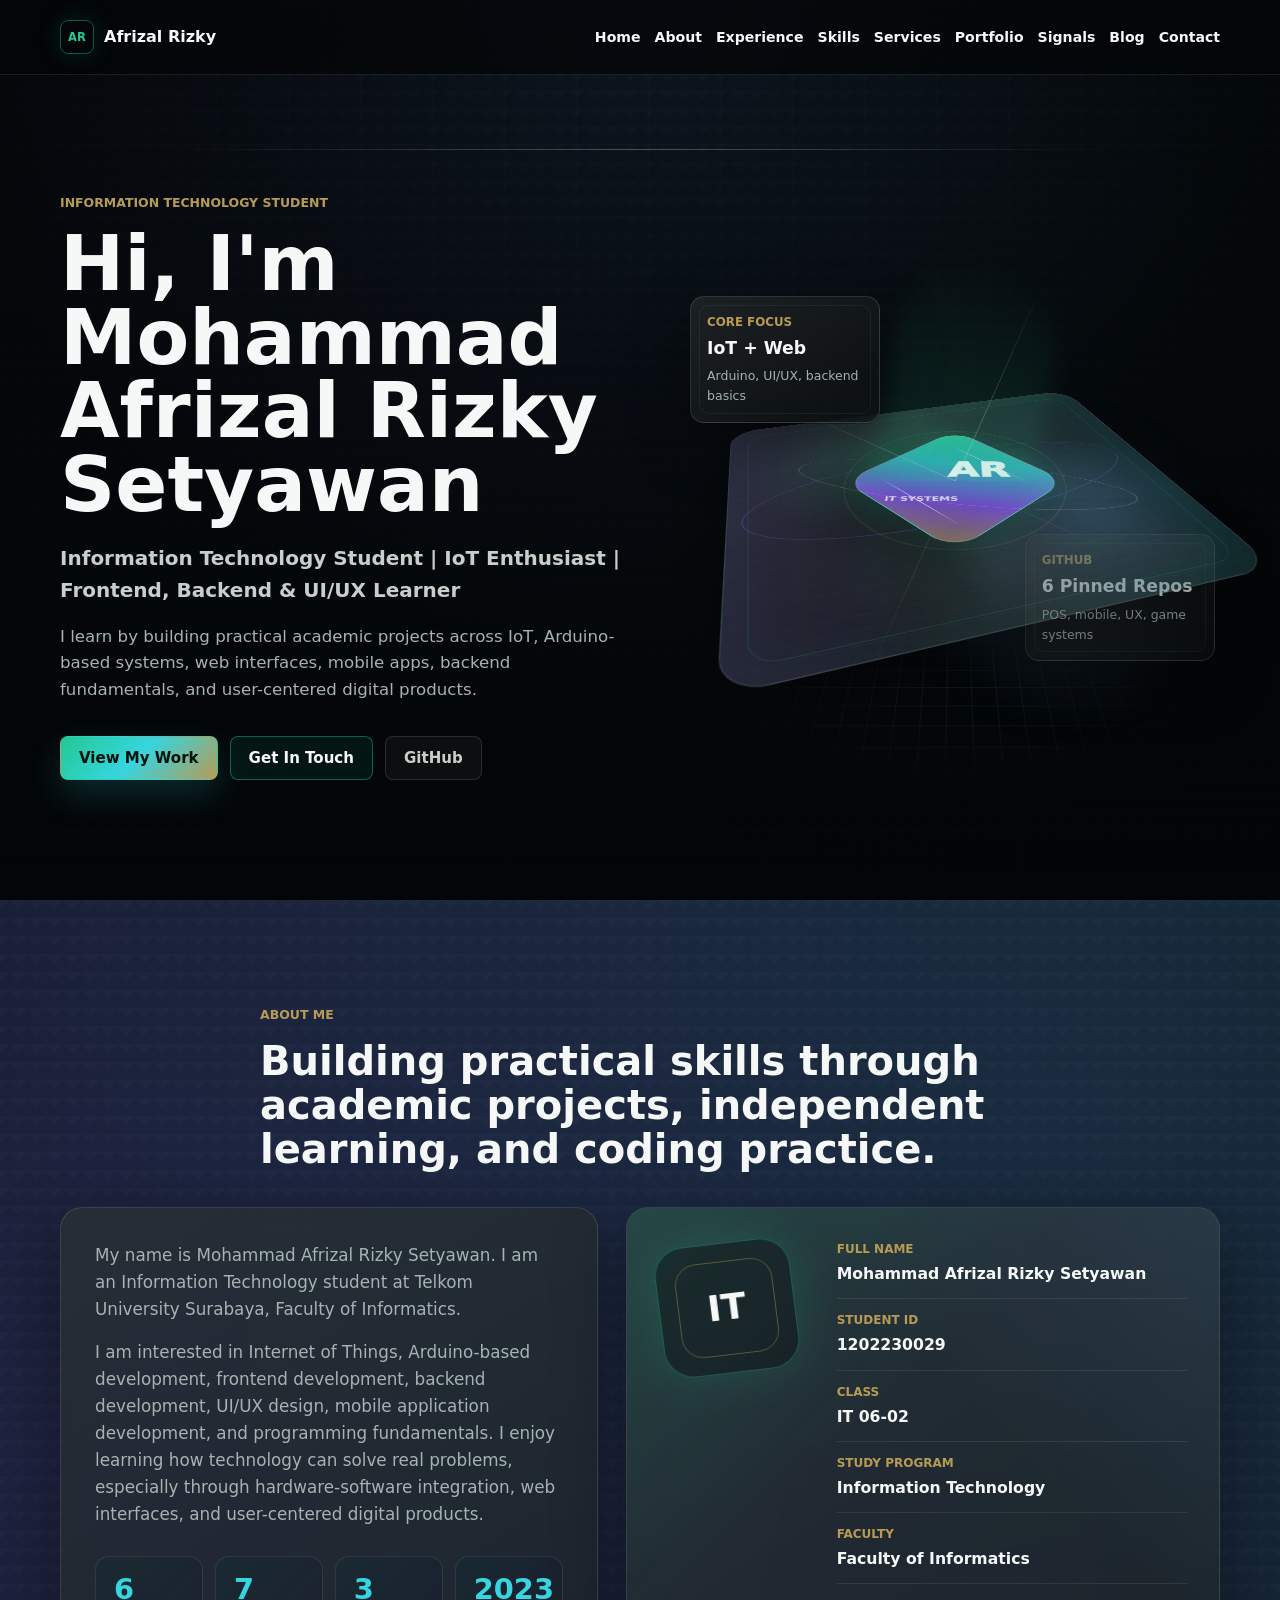
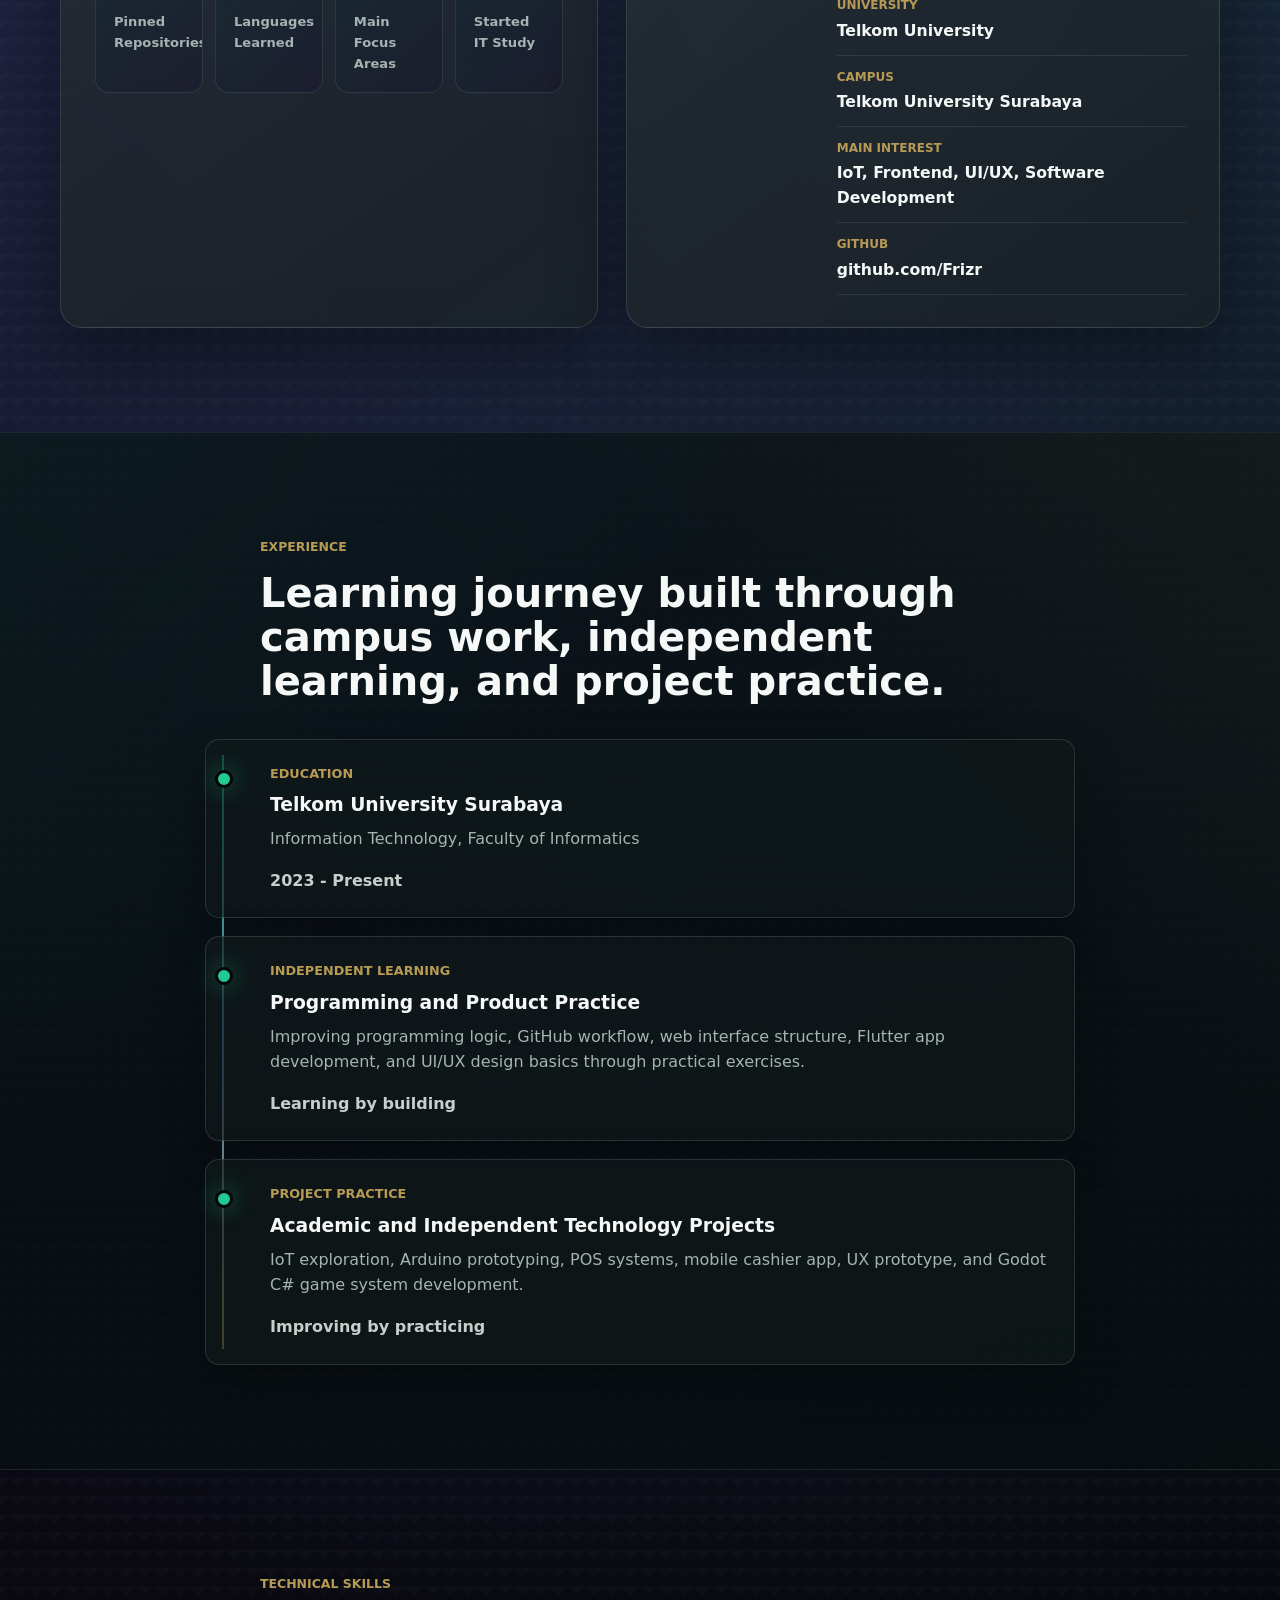
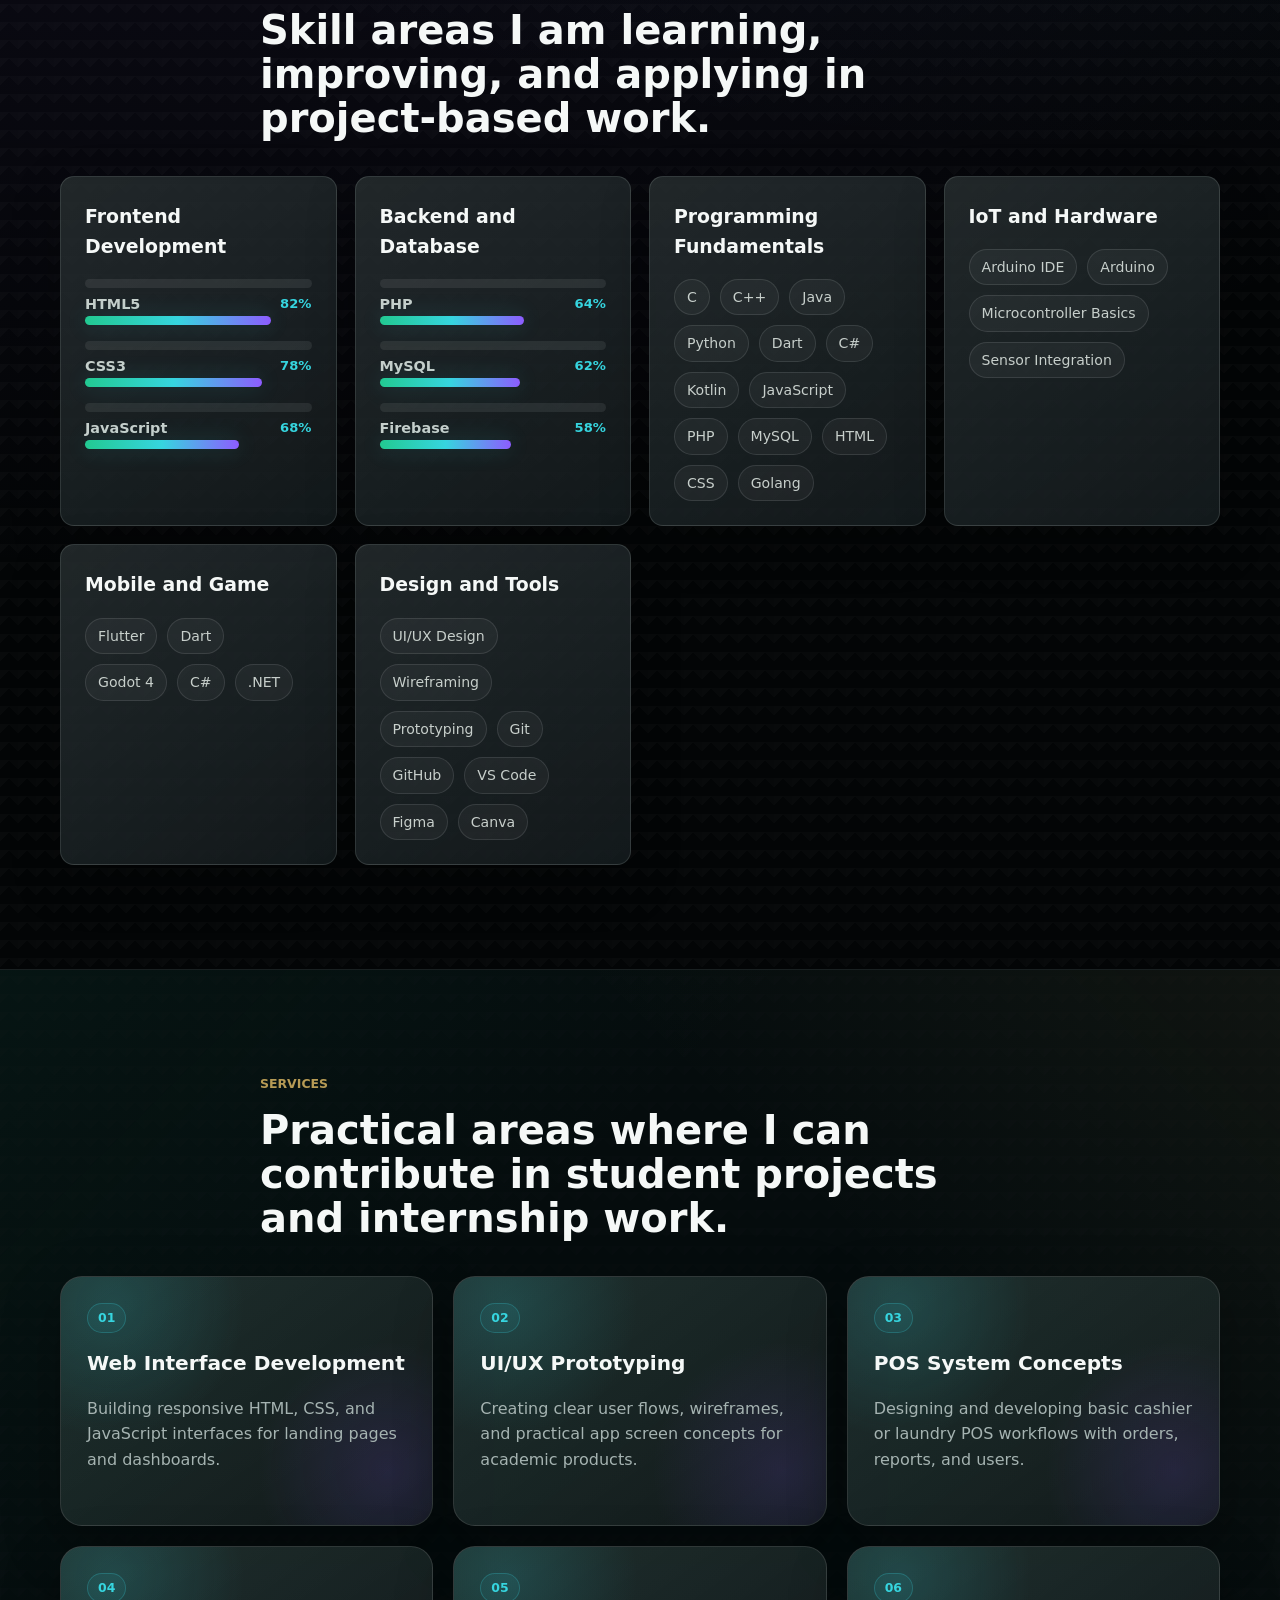
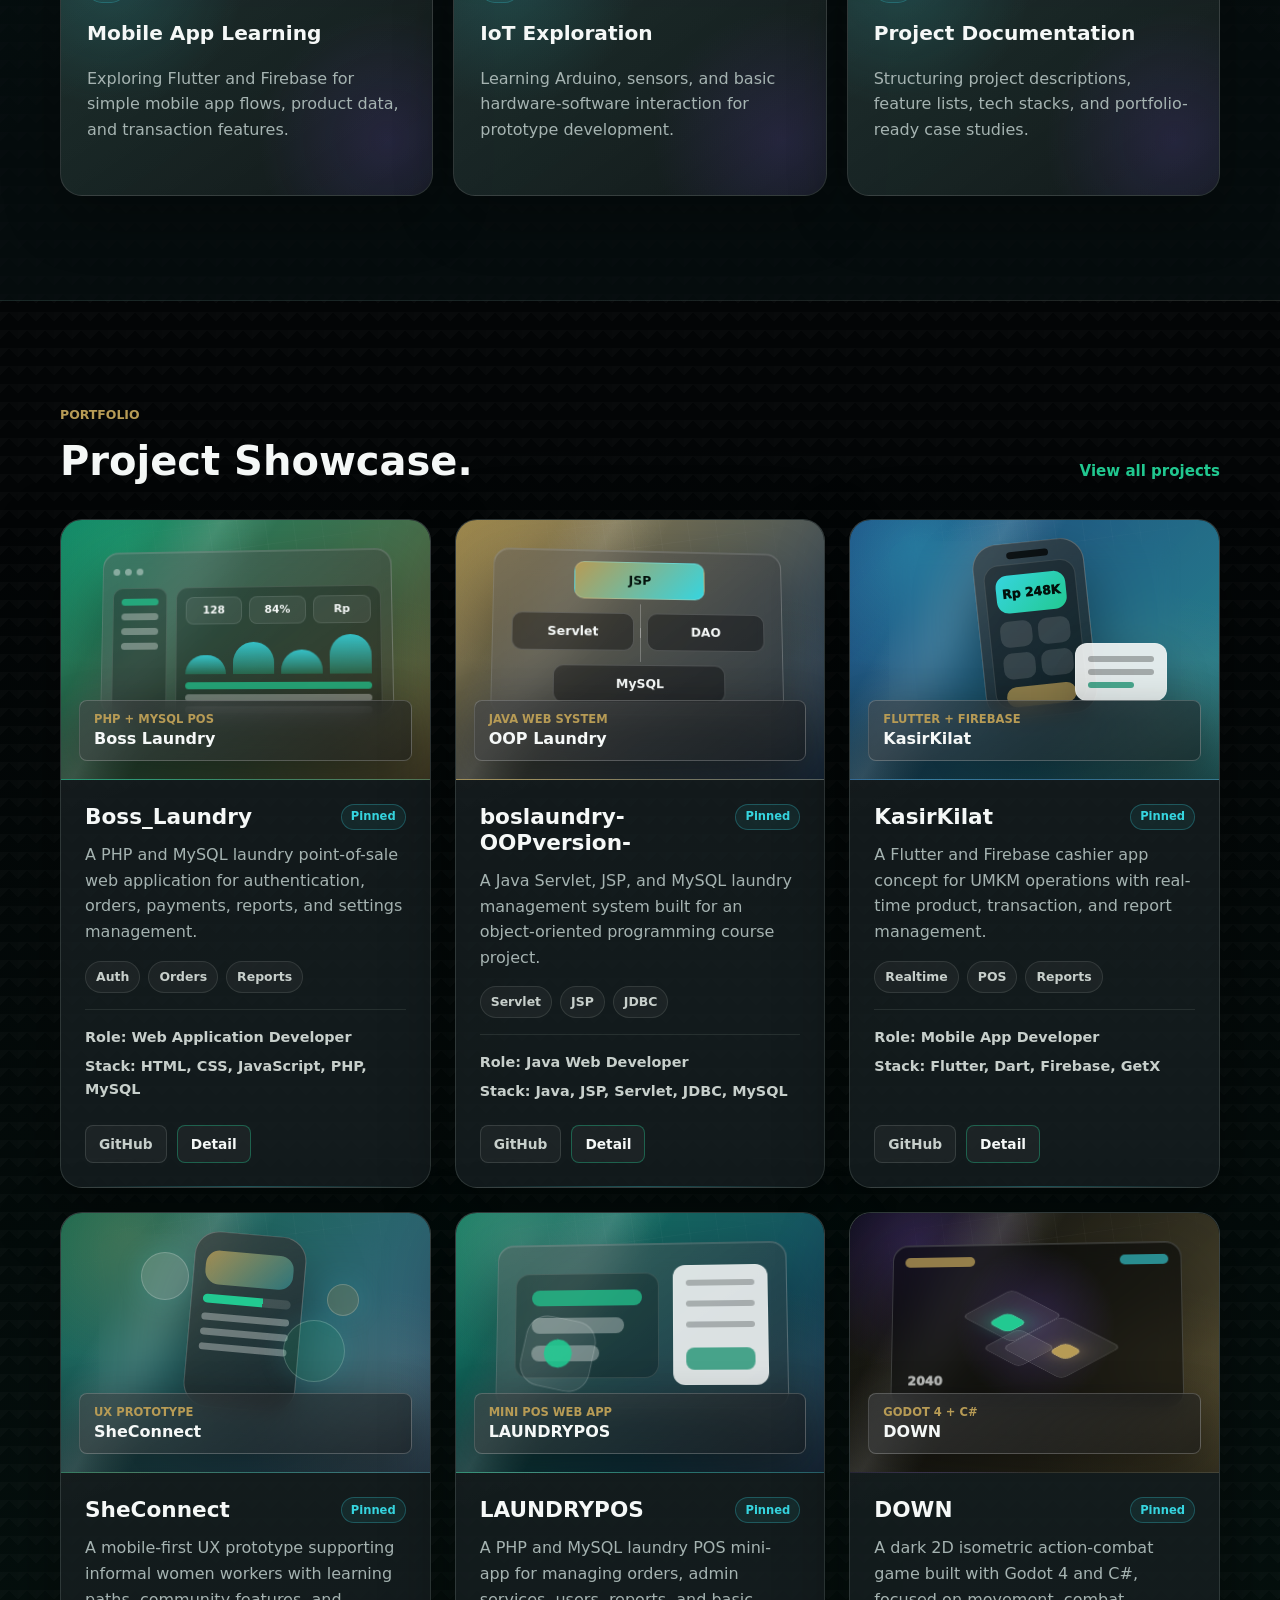
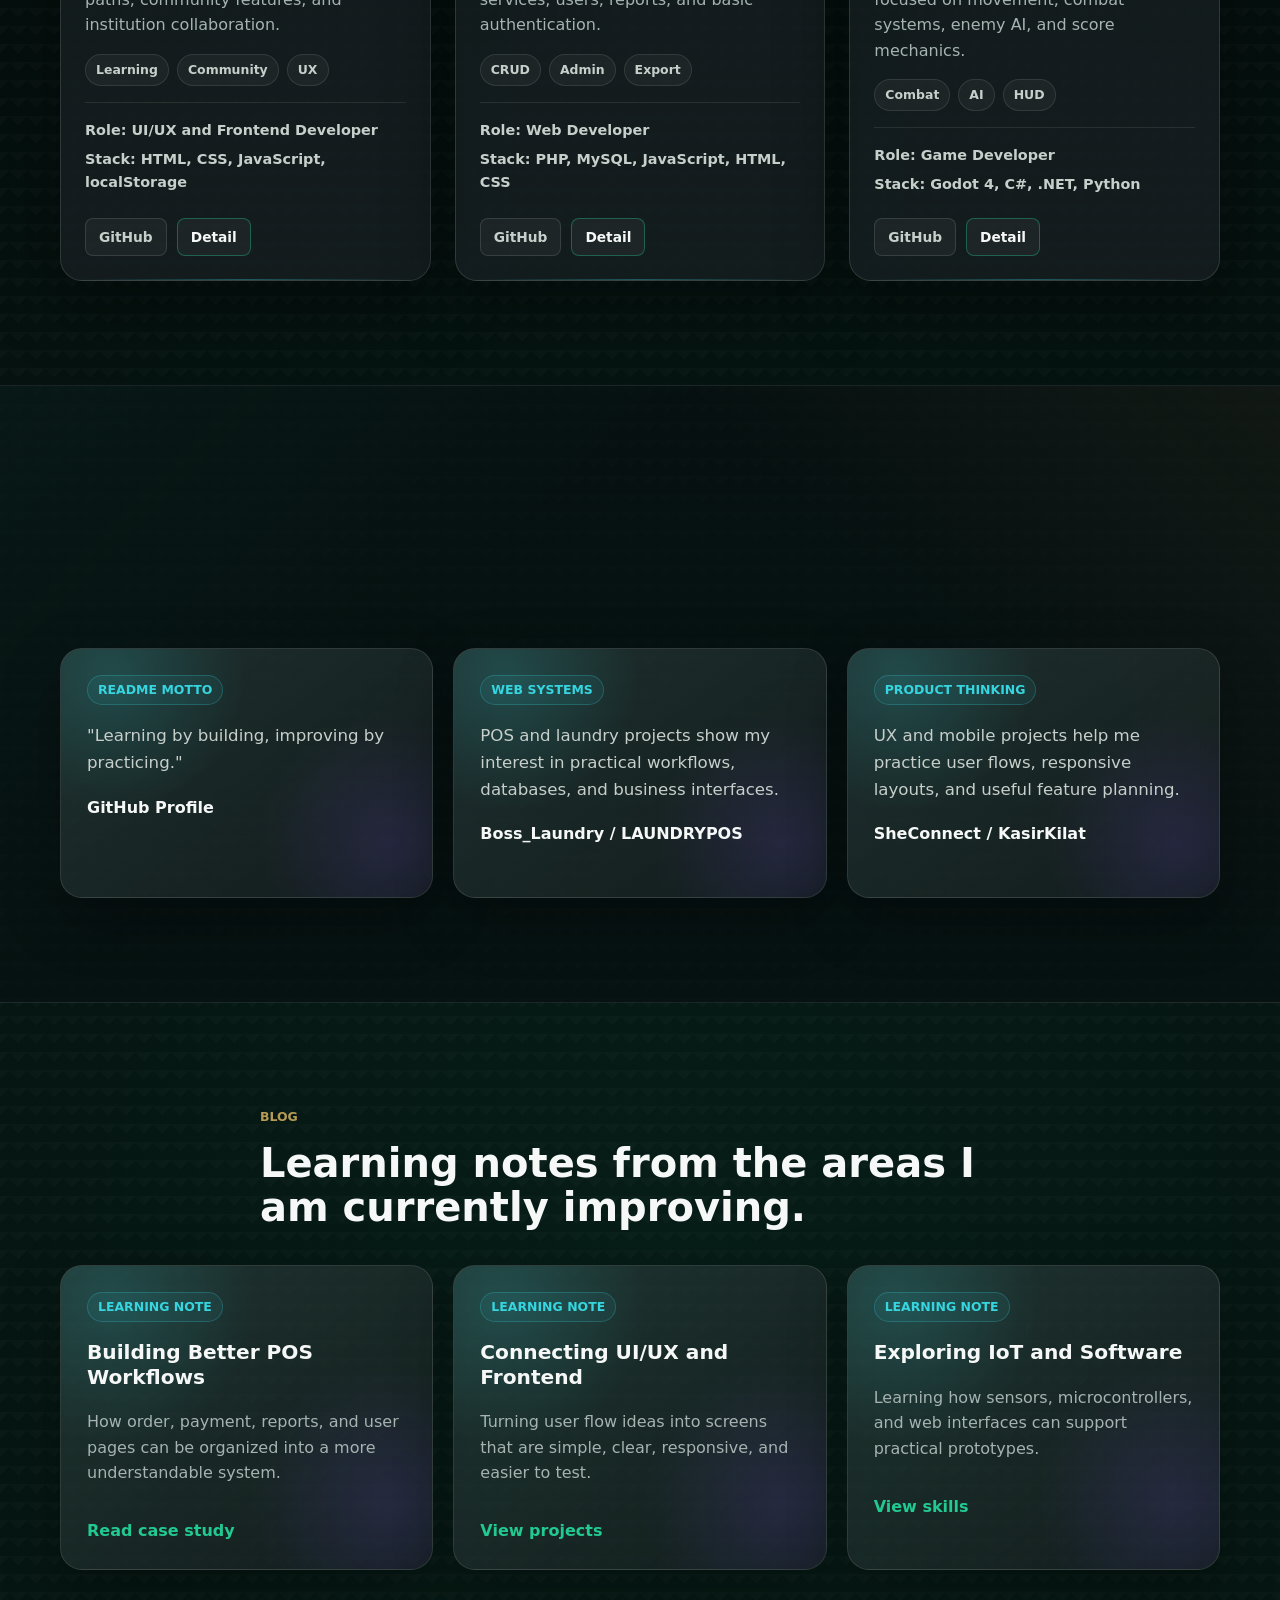
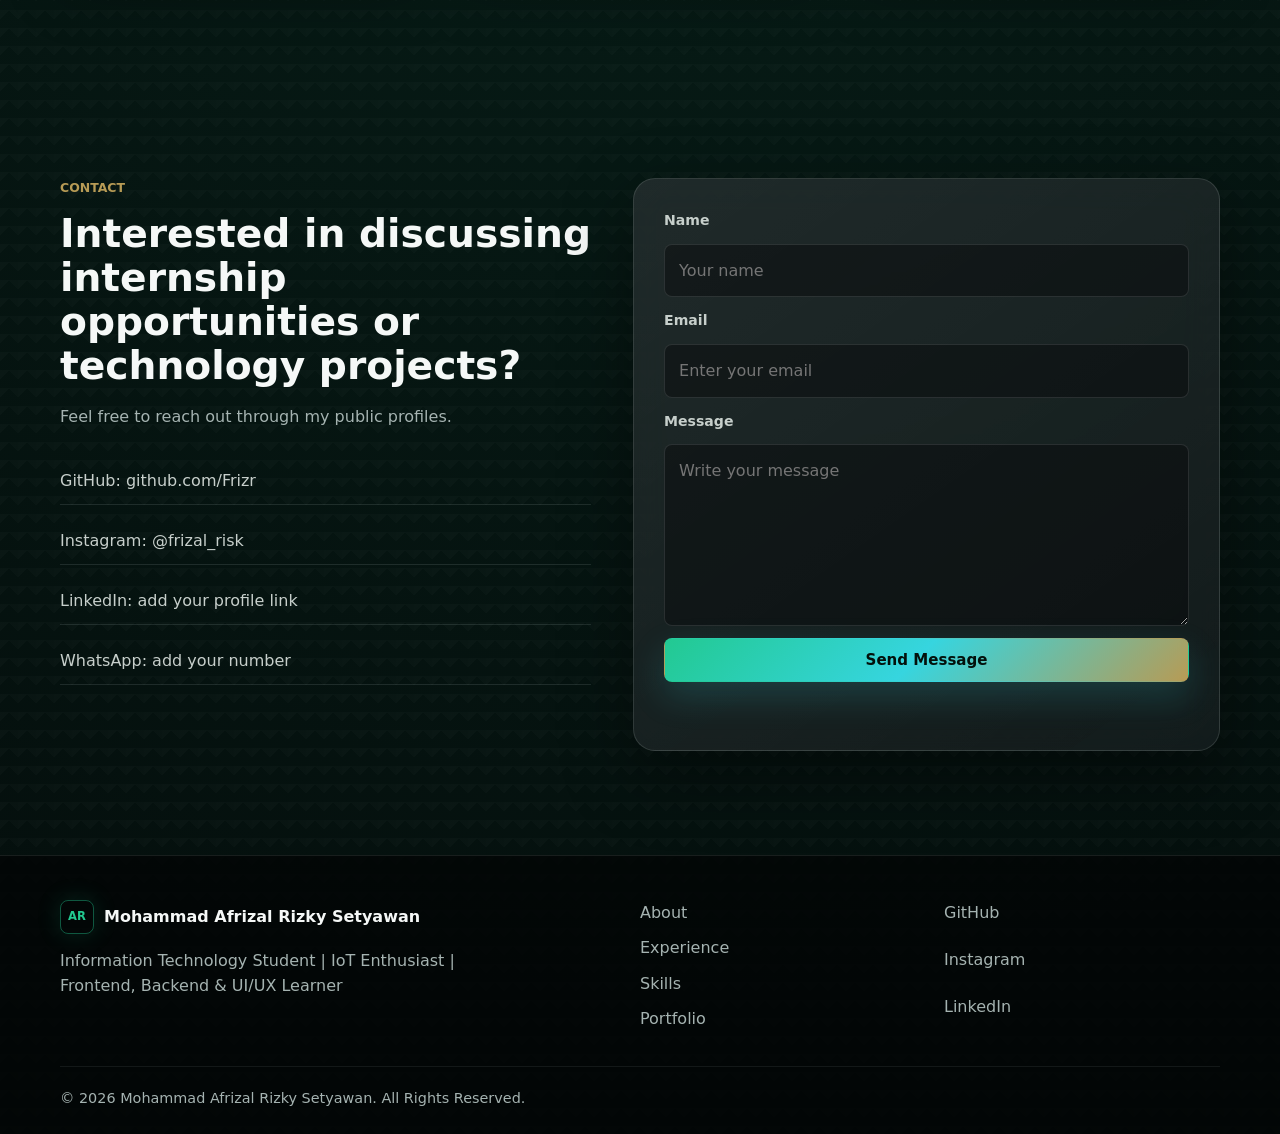
==== commit 4389b582: "feat: enhance project portfolio with visual UI components, badges, and tech stack tags" ====
--- a/index.html
+++ b/index.html
@@ -243,6 +243,13 @@
             <span>Python</span>
             <span>Dart</span>
             <span>C#</span>
+            <span>Kotlin</span>
+            <span>JavaScript</span>
+            <span>PHP</span>
+            <span>MySQL</span>
+            <span>HTML</span>
+            <span>CSS</span>
+            <span>Golang</span>
           </div>
         </article>
 
@@ -334,13 +341,55 @@
 
       <div class="container project-grid coverflow-grid">
         <article class="project-card">
-          <div class="project-visual visual-pos"><span>Boss Laundry</span></div>
+          <div class="project-visual visual-pos">
+            <div class="project-shot shot-dashboard" aria-hidden="true">
+              <div class="shot-window-bar"><i></i><i></i><i></i></div>
+              <div class="shot-dashboard-layout">
+                <div class="shot-sidebar">
+                  <span></span>
+                  <span></span>
+                  <span></span>
+                  <span></span>
+                </div>
+                <div class="shot-dashboard-main">
+                  <div class="shot-kpi-row">
+                    <span>128</span>
+                    <span>84%</span>
+                    <span>Rp</span>
+                  </div>
+                  <div class="shot-chart">
+                    <i></i>
+                    <i></i>
+                    <i></i>
+                    <i></i>
+                  </div>
+                  <div class="shot-table">
+                    <span></span>
+                    <span></span>
+                    <span></span>
+                  </div>
+                </div>
+              </div>
+            </div>
+            <div class="project-visual-label">
+              <span>PHP + MySQL POS</span>
+              <strong>Boss Laundry</strong>
+            </div>
+          </div>
           <div class="project-body">
-            <h3>Boss_Laundry</h3>
+            <div class="project-title-row">
+              <h3>Boss_Laundry</h3>
+              <span class="repo-badge">Pinned</span>
+            </div>
             <p>
               A PHP and MySQL laundry point-of-sale web application for authentication, orders,
               payments, reports, and settings management.
             </p>
+            <div class="project-highlights">
+              <span>Auth</span>
+              <span>Orders</span>
+              <span>Reports</span>
+            </div>
             <div class="project-meta">
               <span>Role: Web Application Developer</span>
               <span>Stack: HTML, CSS, JavaScript, PHP, MySQL</span>
@@ -353,13 +402,36 @@
         </article>
 
         <article class="project-card">
-          <div class="project-visual visual-java"><span>OOP</span></div>
+          <div class="project-visual visual-java">
+            <div class="project-shot shot-architecture" aria-hidden="true">
+              <div class="arch-node arch-top">JSP</div>
+              <div class="arch-row">
+                <span>Servlet</span>
+                <span>DAO</span>
+              </div>
+              <div class="arch-node arch-bottom">MySQL</div>
+              <div class="arch-line arch-line-one"></div>
+              <div class="arch-line arch-line-two"></div>
+            </div>
+            <div class="project-visual-label">
+              <span>Java Web System</span>
+              <strong>OOP Laundry</strong>
+            </div>
+          </div>
           <div class="project-body">
-            <h3>boslaundry-OOPversion-</h3>
+            <div class="project-title-row">
+              <h3>boslaundry-OOPversion-</h3>
+              <span class="repo-badge">Pinned</span>
+            </div>
             <p>
               A Java Servlet, JSP, and MySQL laundry management system built for an
               object-oriented programming course project.
             </p>
+            <div class="project-highlights">
+              <span>Servlet</span>
+              <span>JSP</span>
+              <span>JDBC</span>
+            </div>
             <div class="project-meta">
               <span>Role: Java Web Developer</span>
               <span>Stack: Java, JSP, Servlet, JDBC, MySQL</span>
@@ -372,13 +444,46 @@
         </article>
 
         <article class="project-card">
-          <div class="project-visual visual-flutter"><span>KasirKilat</span></div>
+          <div class="project-visual visual-flutter">
+            <div class="project-shot shot-phone" aria-hidden="true">
+              <div class="phone-frame">
+                <div class="phone-notch"></div>
+                <div class="phone-screen">
+                  <div class="phone-total">Rp 248K</div>
+                  <div class="phone-products">
+                    <span></span>
+                    <span></span>
+                    <span></span>
+                    <span></span>
+                  </div>
+                  <div class="phone-checkout"></div>
+                </div>
+              </div>
+              <div class="floating-receipt">
+                <span></span>
+                <span></span>
+                <strong></strong>
+              </div>
+            </div>
+            <div class="project-visual-label">
+              <span>Flutter + Firebase</span>
+              <strong>KasirKilat</strong>
+            </div>
+          </div>
           <div class="project-body">
-            <h3>KasirKilat</h3>
+            <div class="project-title-row">
+              <h3>KasirKilat</h3>
+              <span class="repo-badge">Pinned</span>
+            </div>
             <p>
               A Flutter and Firebase cashier app concept for UMKM operations with real-time
               product, transaction, and report management.
             </p>
+            <div class="project-highlights">
+              <span>Realtime</span>
+              <span>POS</span>
+              <span>Reports</span>
+            </div>
             <div class="project-meta">
               <span>Role: Mobile App Developer</span>
               <span>Stack: Flutter, Dart, Firebase, GetX</span>
@@ -391,13 +496,40 @@
         </article>
 
         <article class="project-card">
-          <div class="project-visual visual-she"><span>SheConnect</span></div>
+          <div class="project-visual visual-she">
+            <div class="project-shot shot-community" aria-hidden="true">
+              <div class="community-phone">
+                <div class="community-header"></div>
+                <div class="community-progress"></div>
+                <div class="community-list">
+                  <span></span>
+                  <span></span>
+                  <span></span>
+                </div>
+              </div>
+              <div class="community-orbit orbit-one"></div>
+              <div class="community-orbit orbit-two"></div>
+              <div class="community-orbit orbit-three"></div>
+            </div>
+            <div class="project-visual-label">
+              <span>UX Prototype</span>
+              <strong>SheConnect</strong>
+            </div>
+          </div>
           <div class="project-body">
-            <h3>SheConnect</h3>
+            <div class="project-title-row">
+              <h3>SheConnect</h3>
+              <span class="repo-badge">Pinned</span>
+            </div>
             <p>
               A mobile-first UX prototype supporting informal women workers with learning paths,
               community features, and institution collaboration.
             </p>
+            <div class="project-highlights">
+              <span>Learning</span>
+              <span>Community</span>
+              <span>UX</span>
+            </div>
             <div class="project-meta">
               <span>Role: UI/UX and Frontend Developer</span>
               <span>Stack: HTML, CSS, JavaScript, localStorage</span>
@@ -410,13 +542,40 @@
         </article>
 
         <article class="project-card">
-          <div class="project-visual visual-laundry"><span>LAUNDRYPOS</span></div>
+          <div class="project-visual visual-laundry">
+            <div class="project-shot shot-counter" aria-hidden="true">
+              <div class="counter-board">
+                <span></span>
+                <span></span>
+                <span></span>
+              </div>
+              <div class="counter-receipt">
+                <i></i>
+                <i></i>
+                <i></i>
+                <strong></strong>
+              </div>
+              <div class="counter-status"></div>
+            </div>
+            <div class="project-visual-label">
+              <span>Mini POS Web App</span>
+              <strong>LAUNDRYPOS</strong>
+            </div>
+          </div>
           <div class="project-body">
-            <h3>LAUNDRYPOS</h3>
+            <div class="project-title-row">
+              <h3>LAUNDRYPOS</h3>
+              <span class="repo-badge">Pinned</span>
+            </div>
             <p>
               A PHP and MySQL laundry POS mini-app for managing orders, admin services, users,
               reports, and basic authentication.
             </p>
+            <div class="project-highlights">
+              <span>CRUD</span>
+              <span>Admin</span>
+              <span>Export</span>
+            </div>
             <div class="project-meta">
               <span>Role: Web Developer</span>
               <span>Stack: PHP, MySQL, JavaScript, HTML, CSS</span>
@@ -429,13 +588,40 @@
         </article>
 
         <article class="project-card">
-          <div class="project-visual visual-down"><span>DOWN</span></div>
+          <div class="project-visual visual-down">
+            <div class="project-shot shot-game" aria-hidden="true">
+              <div class="game-hud">
+                <span></span>
+                <span></span>
+              </div>
+              <div class="game-arena">
+                <i class="tile tile-one"></i>
+                <i class="tile tile-two"></i>
+                <i class="tile tile-three"></i>
+                <i class="player"></i>
+                <i class="enemy"></i>
+              </div>
+              <div class="game-score">2040</div>
+            </div>
+            <div class="project-visual-label">
+              <span>Godot 4 + C#</span>
+              <strong>DOWN</strong>
+            </div>
+          </div>
           <div class="project-body">
-            <h3>DOWN</h3>
+            <div class="project-title-row">
+              <h3>DOWN</h3>
+              <span class="repo-badge">Pinned</span>
+            </div>
             <p>
               A dark 2D isometric action-combat game built with Godot 4 and C#, focused on
               movement, combat systems, enemy AI, and score mechanics.
             </p>
+            <div class="project-highlights">
+              <span>Combat</span>
+              <span>AI</span>
+              <span>HUD</span>
+            </div>
             <div class="project-meta">
               <span>Role: Game Developer</span>
               <span>Stack: Godot 4, C#, .NET, Python</span>
@@ -561,4 +747,4 @@
   <script src="assets/js/main.js"></script>
 </body>
 
-</html>+</html>
--- a/css/style.css
+++ b/css/style.css
@@ -1123,10 +1123,16 @@
 
 .project-card {
   position: relative;
+  display: flex;
+  min-height: 100%;
+  flex-direction: column;
   overflow: hidden;
   border: 1px solid var(--color-border);
   border-radius: var(--radius-lg);
-  background: rgba(17, 25, 27, 0.7);
+  isolation: isolate;
+  background:
+    linear-gradient(160deg, rgba(255, 255, 255, 0.08), rgba(255, 255, 255, 0.018) 38%),
+    rgba(17, 25, 27, 0.78);
   box-shadow: var(--shadow-card);
   transition:
     transform var(--transition),
@@ -1134,95 +1140,669 @@
     box-shadow var(--transition);
 }
 
+.project-card::after {
+  position: absolute;
+  inset: auto 22px 0;
+  height: 1px;
+  content: "";
+  background: linear-gradient(90deg, transparent, rgba(54, 213, 223, 0.45), transparent);
+  opacity: 0.72;
+  pointer-events: none;
+}
+
 .project-visual {
   position: relative;
   display: grid;
-  min-height: 220px;
+  min-height: 260px;
   place-items: center;
   overflow: hidden;
   border-bottom: 1px solid rgba(215, 230, 226, 0.1);
-  background:
-    linear-gradient(135deg, rgba(15, 139, 104, 0.72), rgba(31, 76, 134, 0.72)),
+  padding: 24px;
+  background:
+    radial-gradient(circle at 18% 12%, var(--visual-glow, rgba(54, 213, 223, 0.26)), transparent 34%),
+    radial-gradient(circle at 86% 82%, rgba(183, 155, 85, 0.16), transparent 36%),
+    linear-gradient(135deg, var(--visual-from, rgba(15, 139, 104, 0.72)), var(--visual-to, rgba(31, 76, 134, 0.72))),
     var(--color-gray);
 }
 
 .project-visual::before {
   position: absolute;
-  width: 190px;
-  height: 96px;
-  border: 1px solid rgba(255, 255, 255, 0.22);
-  border-radius: 22px;
+  inset: -22% -12% auto;
+  height: 72%;
   content: "";
-  transform: rotateX(62deg) rotateZ(-28deg);
-  box-shadow: 0 30px 70px rgba(0, 0, 0, 0.34);
+  background:
+    linear-gradient(90deg, rgba(255, 255, 255, 0.09) 1px, transparent 1px),
+    linear-gradient(rgba(255, 255, 255, 0.075) 1px, transparent 1px);
+  background-size: 28px 28px;
+  mask-image: radial-gradient(ellipse, rgba(0, 0, 0, 0.74), transparent 70%);
+  opacity: 0.62;
+  transform: rotateZ(-8deg);
 }
 
 .project-visual::after {
   position: absolute;
-  right: 12%;
-  bottom: 17%;
-  width: 82px;
-  height: 82px;
-  border: 1px solid rgba(255, 255, 255, 0.18);
-  border-radius: 18px;
+  inset: 0;
   content: "";
-  background: rgba(255, 255, 255, 0.08);
-  transform: rotateX(58deg) rotateZ(33deg);
-}
-
-.project-visual span {
+  background:
+    linear-gradient(120deg, transparent 20%, rgba(255, 255, 255, 0.14), transparent 42%),
+    linear-gradient(180deg, transparent 54%, rgba(3, 5, 6, 0.46));
+  pointer-events: none;
+}
+
+.project-visual > span,
+.project-visual-label {
   position: relative;
   z-index: 2;
-  padding: 10px 16px;
+  width: min(100% - 8px, 270px);
   border: 1px solid rgba(255, 255, 255, 0.2);
   border-radius: var(--radius-sm);
   color: var(--color-white);
-  background: rgba(3, 5, 6, 0.34);
-  box-shadow: 0 14px 36px rgba(0, 0, 0, 0.3);
-  font-weight: 800;
+  background:
+    linear-gradient(145deg, rgba(255, 255, 255, 0.14), rgba(255, 255, 255, 0.035)),
+    rgba(3, 5, 6, 0.5);
+  box-shadow: 0 18px 46px rgba(0, 0, 0, 0.35);
   backdrop-filter: blur(10px);
 }
 
+.project-visual > span {
+  display: inline-flex;
+  min-height: 44px;
+  align-items: center;
+  justify-content: center;
+  padding: 10px 16px;
+  font-weight: 850;
+}
+
+.project-visual-label {
+  position: absolute;
+  right: 18px;
+  bottom: 18px;
+  left: 18px;
+  display: grid;
+  width: auto;
+  gap: 2px;
+  margin-inline: auto;
+  padding: 12px 14px;
+}
+
+.project-visual-label span {
+  color: var(--color-gold);
+  font-size: 0.72rem;
+  font-weight: 900;
+  letter-spacing: 0;
+  line-height: 1.2;
+  text-transform: uppercase;
+}
+
+.project-visual-label strong {
+  overflow-wrap: anywhere;
+  color: var(--color-white);
+  font-size: 1rem;
+  line-height: 1.2;
+}
+
 .visual-pos {
-  background:
-    linear-gradient(135deg, rgba(15, 139, 104, 0.82), rgba(183, 155, 85, 0.5)),
-    var(--color-gray);
+  --visual-from: rgba(15, 139, 104, 0.9);
+  --visual-to: rgba(183, 155, 85, 0.56);
+  --visual-glow: rgba(34, 201, 145, 0.32);
 }
 
 .visual-game {
-  background:
-    linear-gradient(135deg, rgba(31, 76, 134, 0.88), rgba(15, 139, 104, 0.5)),
-    var(--color-gray);
+  --visual-from: rgba(31, 76, 134, 0.88);
+  --visual-to: rgba(15, 139, 104, 0.52);
+  --visual-glow: rgba(92, 145, 200, 0.32);
 }
 
 .visual-java {
-  background:
-    linear-gradient(135deg, rgba(183, 155, 85, 0.78), rgba(31, 76, 134, 0.62)),
-    var(--color-gray);
+  --visual-from: rgba(183, 155, 85, 0.82);
+  --visual-to: rgba(31, 76, 134, 0.64);
+  --visual-glow: rgba(183, 155, 85, 0.3);
 }
 
 .visual-flutter {
-  background:
-    linear-gradient(135deg, rgba(31, 76, 134, 0.92), rgba(92, 145, 200, 0.66)),
-    var(--color-gray);
+  --visual-from: rgba(31, 76, 134, 0.94);
+  --visual-to: rgba(54, 213, 223, 0.58);
+  --visual-glow: rgba(54, 213, 223, 0.3);
 }
 
 .visual-she {
-  background:
-    linear-gradient(135deg, rgba(15, 139, 104, 0.66), rgba(183, 155, 85, 0.42), rgba(92, 145, 200, 0.54)),
-    var(--color-gray);
+  --visual-from: rgba(15, 139, 104, 0.68);
+  --visual-to: rgba(92, 145, 200, 0.62);
+  --visual-glow: rgba(183, 155, 85, 0.25);
 }
 
 .visual-laundry {
-  background:
-    linear-gradient(135deg, rgba(15, 139, 104, 0.82), rgba(31, 76, 134, 0.62), rgba(199, 207, 203, 0.18)),
-    var(--color-gray);
+  --visual-from: rgba(15, 139, 104, 0.86);
+  --visual-to: rgba(31, 76, 134, 0.68);
+  --visual-glow: rgba(199, 207, 203, 0.22);
 }
 
 .visual-down {
-  background:
-    linear-gradient(135deg, rgba(3, 5, 6, 0.88), rgba(48, 56, 58, 0.86), rgba(183, 155, 85, 0.42)),
-    var(--color-gray);
+  --visual-from: rgba(3, 5, 6, 0.94);
+  --visual-to: rgba(183, 155, 85, 0.42);
+  --visual-glow: rgba(141, 92, 255, 0.24);
+}
+
+.project-shot {
+  position: relative;
+  z-index: 1;
+  width: min(100%, 292px);
+  height: 166px;
+  border: 1px solid rgba(245, 248, 247, 0.18);
+  border-radius: 16px;
+  background:
+    linear-gradient(145deg, rgba(255, 255, 255, 0.16), rgba(255, 255, 255, 0.04)),
+    rgba(3, 5, 6, 0.36);
+  box-shadow:
+    0 28px 70px rgba(0, 0, 0, 0.38),
+    inset 0 1px 0 rgba(255, 255, 255, 0.12);
+  backdrop-filter: blur(12px);
+  transform: translateY(-18px) perspective(800px) rotateX(6deg) rotateY(-5deg);
+}
+
+.shot-window-bar {
+  display: flex;
+  height: 18px;
+  align-items: center;
+  gap: 5px;
+}
+
+.shot-window-bar i,
+.counter-receipt i,
+.game-arena i {
+  display: block;
+}
+
+.shot-window-bar i {
+  width: 7px;
+  height: 7px;
+  border-radius: 50%;
+  background: rgba(245, 248, 247, 0.42);
+}
+
+.shot-dashboard {
+  display: grid;
+  gap: 8px;
+  padding: 10px;
+}
+
+.shot-dashboard-layout {
+  display: grid;
+  height: 120px;
+  gap: 9px;
+  grid-template-columns: 56px minmax(0, 1fr);
+}
+
+.shot-sidebar,
+.shot-dashboard-main,
+.counter-board,
+.counter-receipt,
+.community-phone,
+.phone-screen {
+  border: 1px solid rgba(245, 248, 247, 0.12);
+  background: rgba(3, 5, 6, 0.26);
+}
+
+.shot-sidebar {
+  display: grid;
+  align-content: start;
+  gap: 8px;
+  border-radius: 10px;
+  padding: 10px 8px;
+}
+
+.shot-sidebar span,
+.shot-table span,
+.community-list span,
+.counter-board span,
+.counter-receipt i {
+  display: block;
+  height: 7px;
+  border-radius: 999px;
+  background: rgba(245, 248, 247, 0.34);
+}
+
+.shot-sidebar span:first-child,
+.shot-table span:first-child,
+.counter-board span:first-child {
+  background: rgba(34, 201, 145, 0.72);
+}
+
+.shot-dashboard-main {
+  display: grid;
+  gap: 8px;
+  border-radius: 12px;
+  padding: 9px;
+}
+
+.shot-kpi-row {
+  display: grid;
+  gap: 7px;
+  grid-template-columns: repeat(3, minmax(0, 1fr));
+}
+
+.shot-kpi-row span {
+  display: grid;
+  min-height: 28px;
+  place-items: center;
+  border: 1px solid rgba(245, 248, 247, 0.1);
+  border-radius: 8px;
+  color: var(--color-white);
+  background: rgba(255, 255, 255, 0.07);
+  font-size: 0.68rem;
+  font-weight: 900;
+}
+
+.shot-chart {
+  display: flex;
+  height: 42px;
+  align-items: end;
+  gap: 7px;
+}
+
+.shot-chart i {
+  flex: 1;
+  border-radius: 999px 999px 4px 4px;
+  background: linear-gradient(180deg, rgba(54, 213, 223, 0.86), rgba(34, 201, 145, 0.28));
+}
+
+.shot-chart i:nth-child(1) {
+  height: 46%;
+}
+
+.shot-chart i:nth-child(2) {
+  height: 76%;
+}
+
+.shot-chart i:nth-child(3) {
+  height: 58%;
+}
+
+.shot-chart i:nth-child(4) {
+  height: 92%;
+}
+
+.shot-table {
+  display: grid;
+  gap: 5px;
+}
+
+.shot-architecture {
+  display: grid;
+  align-content: center;
+  gap: 14px;
+  padding: 18px;
+  transform: translateY(-18px) perspective(800px) rotateX(7deg) rotateY(6deg);
+}
+
+.arch-node,
+.arch-row span {
+  position: relative;
+  z-index: 1;
+  display: grid;
+  min-height: 38px;
+  place-items: center;
+  border: 1px solid rgba(245, 248, 247, 0.18);
+  border-radius: 10px;
+  color: var(--color-white);
+  background: rgba(3, 5, 6, 0.38);
+  font-size: 0.78rem;
+  font-weight: 900;
+}
+
+.arch-row {
+  display: grid;
+  gap: 13px;
+  grid-template-columns: repeat(2, minmax(0, 1fr));
+}
+
+.arch-top {
+  width: 52%;
+  margin-inline: auto;
+  color: #03110c;
+  background: linear-gradient(135deg, var(--color-gold), var(--color-cyan));
+}
+
+.arch-bottom {
+  width: 68%;
+  margin-inline: auto;
+}
+
+.arch-line {
+  position: absolute;
+  left: 50%;
+  width: 1px;
+  background: rgba(245, 248, 247, 0.26);
+}
+
+.arch-line-one {
+  top: 54px;
+  height: 34px;
+}
+
+.arch-line-two {
+  bottom: 52px;
+  height: 34px;
+}
+
+.shot-phone {
+  height: 182px;
+  border: 0;
+  background: transparent;
+  box-shadow: none;
+  transform: translateY(-18px);
+}
+
+.phone-frame,
+.community-phone {
+  position: absolute;
+  top: 0;
+  left: 50%;
+  width: 112px;
+  height: 176px;
+  border: 1px solid rgba(245, 248, 247, 0.22);
+  border-radius: 24px;
+  background:
+    linear-gradient(145deg, rgba(255, 255, 255, 0.16), rgba(255, 255, 255, 0.035)),
+    rgba(3, 5, 6, 0.68);
+  box-shadow: 0 26px 62px rgba(0, 0, 0, 0.38);
+  transform: translateX(-50%) rotate(-6deg);
+}
+
+.phone-notch {
+  position: absolute;
+  top: 8px;
+  left: 50%;
+  width: 42px;
+  height: 7px;
+  border-radius: 999px;
+  background: rgba(3, 5, 6, 0.8);
+  transform: translateX(-50%);
+}
+
+.phone-screen {
+  position: absolute;
+  inset: 20px 9px 10px;
+  display: grid;
+  gap: 8px;
+  align-content: start;
+  border-radius: 15px;
+  padding: 10px;
+}
+
+.phone-total {
+  display: grid;
+  min-height: 38px;
+  place-items: center;
+  border-radius: 12px;
+  color: #03110c;
+  background: linear-gradient(135deg, var(--color-cyan), var(--color-emerald-soft));
+  font-size: 0.78rem;
+  font-weight: 950;
+}
+
+.phone-products {
+  display: grid;
+  gap: 6px;
+  grid-template-columns: repeat(2, minmax(0, 1fr));
+}
+
+.phone-products span {
+  min-height: 26px;
+  border-radius: 9px;
+  background: rgba(255, 255, 255, 0.12);
+}
+
+.phone-checkout {
+  min-height: 20px;
+  border-radius: 999px;
+  background: rgba(183, 155, 85, 0.72);
+}
+
+.floating-receipt {
+  position: absolute;
+  right: 14px;
+  bottom: 22px;
+  display: grid;
+  width: 92px;
+  gap: 7px;
+  border: 1px solid rgba(245, 248, 247, 0.2);
+  border-radius: 12px;
+  padding: 12px;
+  background: rgba(245, 248, 247, 0.9);
+  box-shadow: 0 22px 46px rgba(0, 0, 0, 0.24);
+}
+
+.floating-receipt span,
+.floating-receipt strong {
+  display: block;
+  height: 6px;
+  border-radius: 999px;
+  background: rgba(3, 5, 6, 0.28);
+}
+
+.floating-receipt strong {
+  width: 70%;
+  background: rgba(15, 139, 104, 0.72);
+}
+
+.shot-community {
+  height: 182px;
+  border: 0;
+  background: transparent;
+  box-shadow: none;
+  transform: translateY(-18px);
+}
+
+.community-phone {
+  display: grid;
+  align-content: start;
+  gap: 10px;
+  padding: 18px 11px 12px;
+  transform: translateX(-50%) rotate(5deg);
+}
+
+.community-header {
+  height: 34px;
+  border-radius: 14px;
+  background: linear-gradient(135deg, rgba(183, 155, 85, 0.82), rgba(54, 213, 223, 0.38));
+}
+
+.community-progress {
+  height: 9px;
+  border-radius: 999px;
+  background:
+    linear-gradient(90deg, var(--color-emerald-soft) 68%, rgba(255, 255, 255, 0.12) 68%);
+}
+
+.community-list {
+  display: grid;
+  gap: 8px;
+}
+
+.community-orbit {
+  position: absolute;
+  border: 1px solid rgba(245, 248, 247, 0.2);
+  border-radius: 50%;
+  background: rgba(255, 255, 255, 0.14);
+  box-shadow: 0 0 28px rgba(54, 213, 223, 0.16);
+}
+
+.orbit-one {
+  top: 18px;
+  left: 42px;
+  width: 48px;
+  height: 48px;
+}
+
+.orbit-two {
+  right: 46px;
+  bottom: 34px;
+  width: 62px;
+  height: 62px;
+  background: rgba(34, 201, 145, 0.16);
+}
+
+.orbit-three {
+  top: 50px;
+  right: 32px;
+  width: 32px;
+  height: 32px;
+  background: rgba(183, 155, 85, 0.22);
+}
+
+.shot-counter {
+  display: grid;
+  align-items: center;
+  gap: 14px;
+  padding: 18px;
+  grid-template-columns: 1fr 94px;
+}
+
+.counter-board {
+  display: grid;
+  gap: 12px;
+  border-radius: 14px;
+  padding: 16px;
+}
+
+.counter-board span {
+  height: 16px;
+}
+
+.counter-board span:nth-child(2) {
+  width: 84%;
+}
+
+.counter-board span:nth-child(3) {
+  width: 62%;
+}
+
+.counter-receipt {
+  display: grid;
+  gap: 9px;
+  min-height: 120px;
+  border-radius: 12px;
+  padding: 14px 12px;
+  background: rgba(245, 248, 247, 0.88);
+}
+
+.counter-receipt i {
+  height: 6px;
+  background: rgba(3, 5, 6, 0.24);
+}
+
+.counter-receipt strong {
+  display: block;
+  height: 22px;
+  margin-top: auto;
+  border-radius: 8px;
+  background: rgba(15, 139, 104, 0.72);
+}
+
+.counter-status {
+  position: absolute;
+  bottom: 18px;
+  left: 26px;
+  width: 72px;
+  height: 72px;
+  border: 1px solid rgba(245, 248, 247, 0.18);
+  border-radius: 22px;
+  background:
+    radial-gradient(circle at 50% 50%, rgba(34, 201, 145, 0.9) 0 28%, transparent 29%),
+    rgba(255, 255, 255, 0.08);
+  transform: rotate(12deg);
+}
+
+.shot-game {
+  overflow: hidden;
+  background:
+    radial-gradient(circle at center, rgba(141, 92, 255, 0.22), transparent 48%),
+    rgba(3, 5, 6, 0.56);
+}
+
+.game-hud {
+  position: absolute;
+  top: 12px;
+  right: 12px;
+  left: 12px;
+  display: flex;
+  justify-content: space-between;
+}
+
+.game-hud span {
+  width: 72px;
+  height: 10px;
+  border-radius: 999px;
+  background: rgba(183, 155, 85, 0.78);
+}
+
+.game-hud span:last-child {
+  width: 48px;
+  background: rgba(54, 213, 223, 0.62);
+}
+
+.game-arena {
+  position: absolute;
+  inset: 34px 26px 22px;
+  transform: rotateX(58deg) rotateZ(45deg);
+  transform-style: preserve-3d;
+}
+
+.tile,
+.player,
+.enemy {
+  position: absolute;
+  border: 1px solid rgba(245, 248, 247, 0.16);
+  border-radius: 8px;
+  background: rgba(255, 255, 255, 0.08);
+}
+
+.tile-one {
+  inset: 14px auto auto 46px;
+  width: 72px;
+  height: 72px;
+}
+
+.tile-two {
+  right: 36px;
+  bottom: 8px;
+  width: 84px;
+  height: 84px;
+}
+
+.tile-three {
+  top: 62px;
+  left: 104px;
+  width: 52px;
+  height: 52px;
+}
+
+.player {
+  top: 48px;
+  left: 74px;
+  width: 28px;
+  height: 28px;
+  background: var(--color-emerald-soft);
+  box-shadow: 0 0 26px rgba(34, 201, 145, 0.58);
+}
+
+.enemy {
+  right: 58px;
+  bottom: 36px;
+  width: 24px;
+  height: 24px;
+  background: var(--color-gold);
+  box-shadow: 0 0 22px rgba(183, 155, 85, 0.5);
+}
+
+.game-score {
+  position: absolute;
+  bottom: 16px;
+  left: 16px;
+  color: rgba(245, 248, 247, 0.72);
+  font-size: 0.8rem;
+  font-weight: 950;
 }
 
 .coverflow-grid .project-card {
@@ -1266,22 +1846,79 @@
 .project-body {
   position: relative;
   z-index: 1;
+  display: flex;
+  flex: 1;
+  flex-direction: column;
   padding: 24px;
 }
 
+.project-title-row {
+  display: flex;
+  align-items: start;
+  justify-content: space-between;
+  gap: 12px;
+}
+
 .project-body h3 {
-  margin-bottom: 10px;
+  margin-bottom: 0;
+  overflow-wrap: anywhere;
   color: var(--color-white);
   font-size: 1.35rem;
+  line-height: 1.2;
+}
+
+.repo-badge {
+  display: inline-flex;
+  min-height: 26px;
+  align-items: center;
+  border: 1px solid rgba(54, 213, 223, 0.28);
+  border-radius: 999px;
+  padding: 4px 9px;
+  color: var(--color-cyan);
+  background: rgba(54, 213, 223, 0.08);
+  font-size: 0.72rem;
+  font-weight: 900;
+  line-height: 1;
+  white-space: nowrap;
+}
+
+.project-body p {
+  margin: 12px 0 0;
+}
+
+.project-highlights {
+  display: flex;
+  flex-wrap: wrap;
+  gap: 8px;
+  margin-top: 16px;
+}
+
+.project-highlights span {
+  display: inline-flex;
+  min-height: 28px;
+  align-items: center;
+  border: 1px solid rgba(199, 207, 203, 0.13);
+  border-radius: 999px;
+  padding: 5px 10px;
+  color: var(--color-silver);
+  background: rgba(255, 255, 255, 0.045);
+  font-size: 0.78rem;
+  font-weight: 850;
 }
 
 .project-meta {
   display: grid;
   gap: 6px;
-  margin: 18px 0;
+  margin: 16px 0 0;
+  padding-top: 16px;
+  border-top: 1px solid rgba(215, 230, 226, 0.1);
   color: var(--color-silver);
   font-size: 0.9rem;
   font-weight: 700;
+}
+
+.project-meta span {
+  overflow-wrap: anywhere;
 }
 
 .feature-list {
@@ -1300,7 +1937,8 @@
   display: flex;
   flex-wrap: wrap;
   gap: 10px;
-  margin-top: 22px;
+  margin-top: auto;
+  padding-top: 22px;
 }
 
 .project-actions a {
@@ -2011,6 +2649,13 @@
   .footer-grid {
     grid-template-columns: 1fr;
   }
+
+  .coverflow-grid .project-card,
+  .coverflow-grid .project-card:nth-child(3n + 1),
+  .coverflow-grid .project-card:nth-child(3n + 2),
+  .coverflow-grid .project-card:nth-child(3n) {
+    transform: none;
+  }
 }
 
 @media (max-width: 520px) {
@@ -2053,7 +2698,33 @@
   }
 
   .project-visual {
-    min-height: 190px;
+    min-height: 250px;
+    padding: 18px;
+  }
+
+  .project-shot {
+    width: min(100%, 260px);
+  }
+
+  .project-title-row {
+    flex-direction: column;
+    gap: 10px;
+  }
+
+  .project-visual-label {
+    right: 14px;
+    bottom: 14px;
+    left: 14px;
+  }
+
+  .shot-counter {
+    gap: 10px;
+    padding: 14px;
+    grid-template-columns: 1fr 78px;
+  }
+
+  .floating-receipt {
+    right: 2px;
   }
 
   .hero-visual {
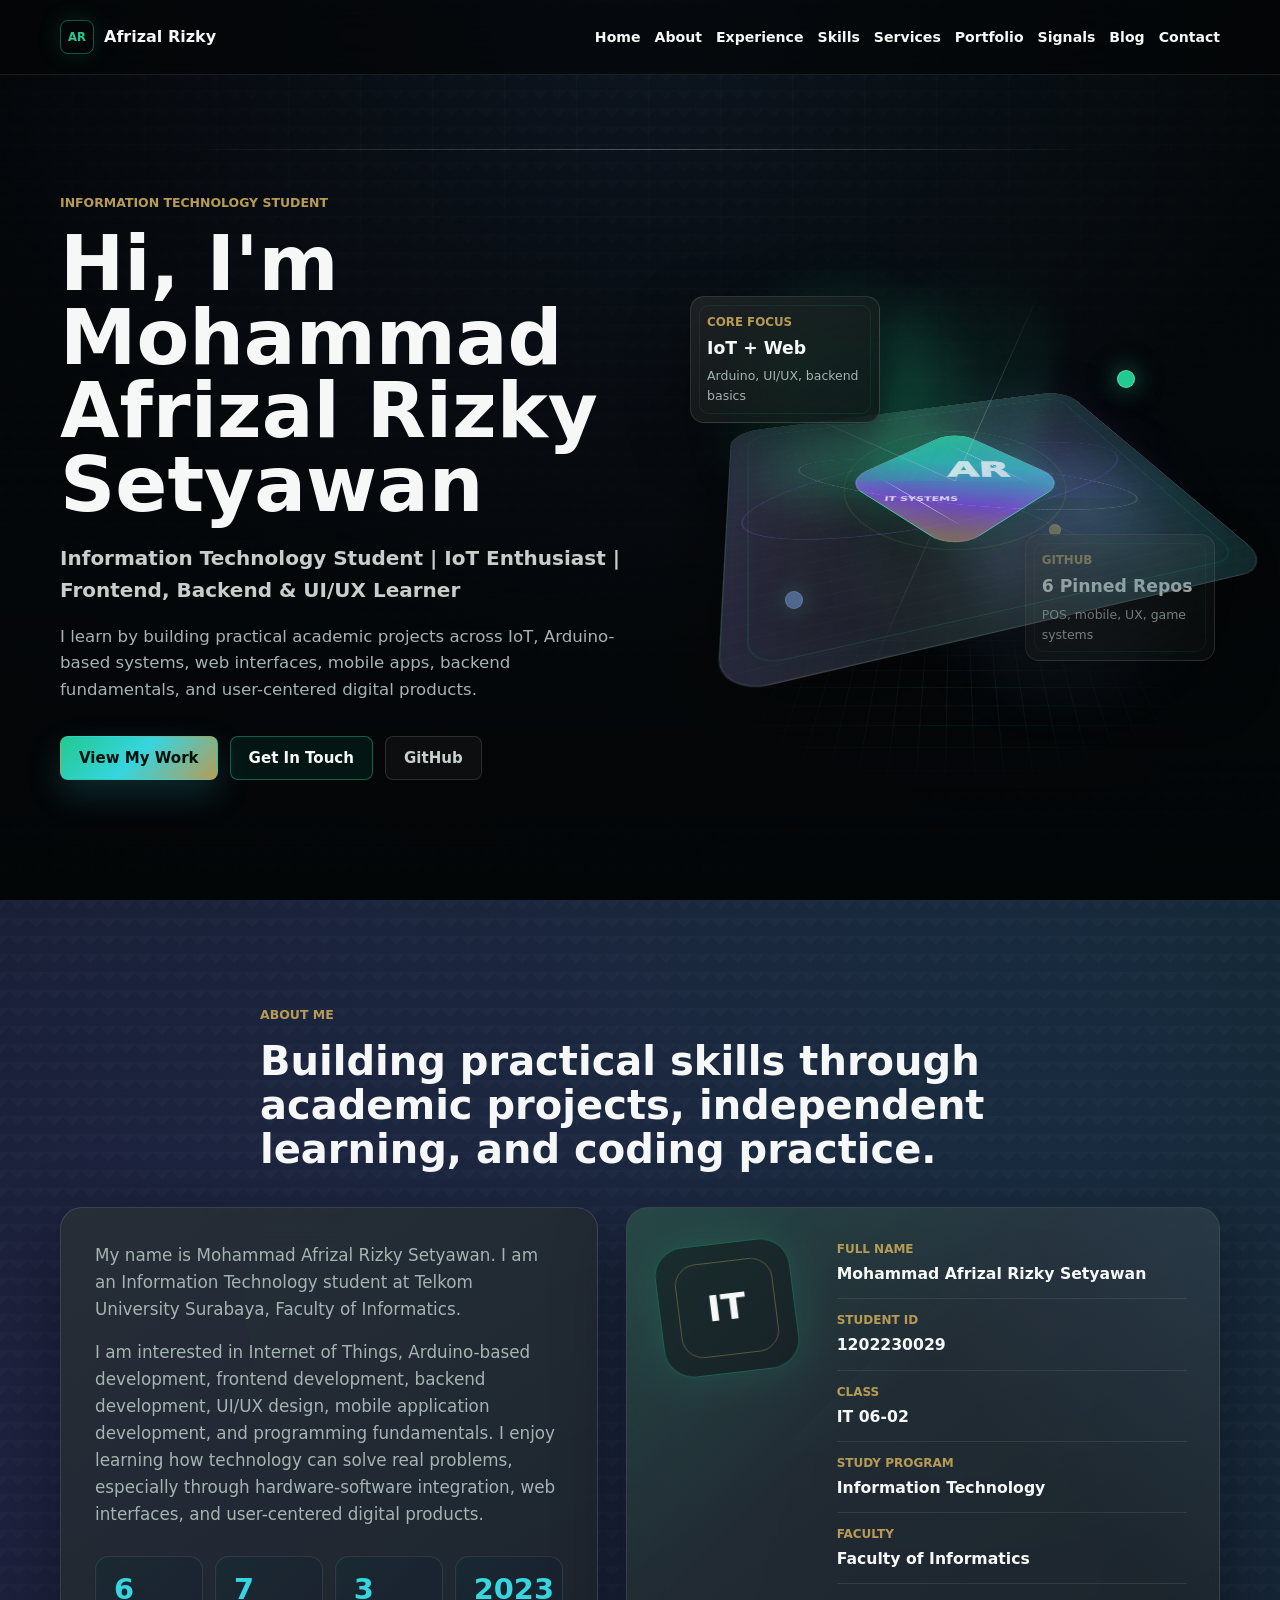
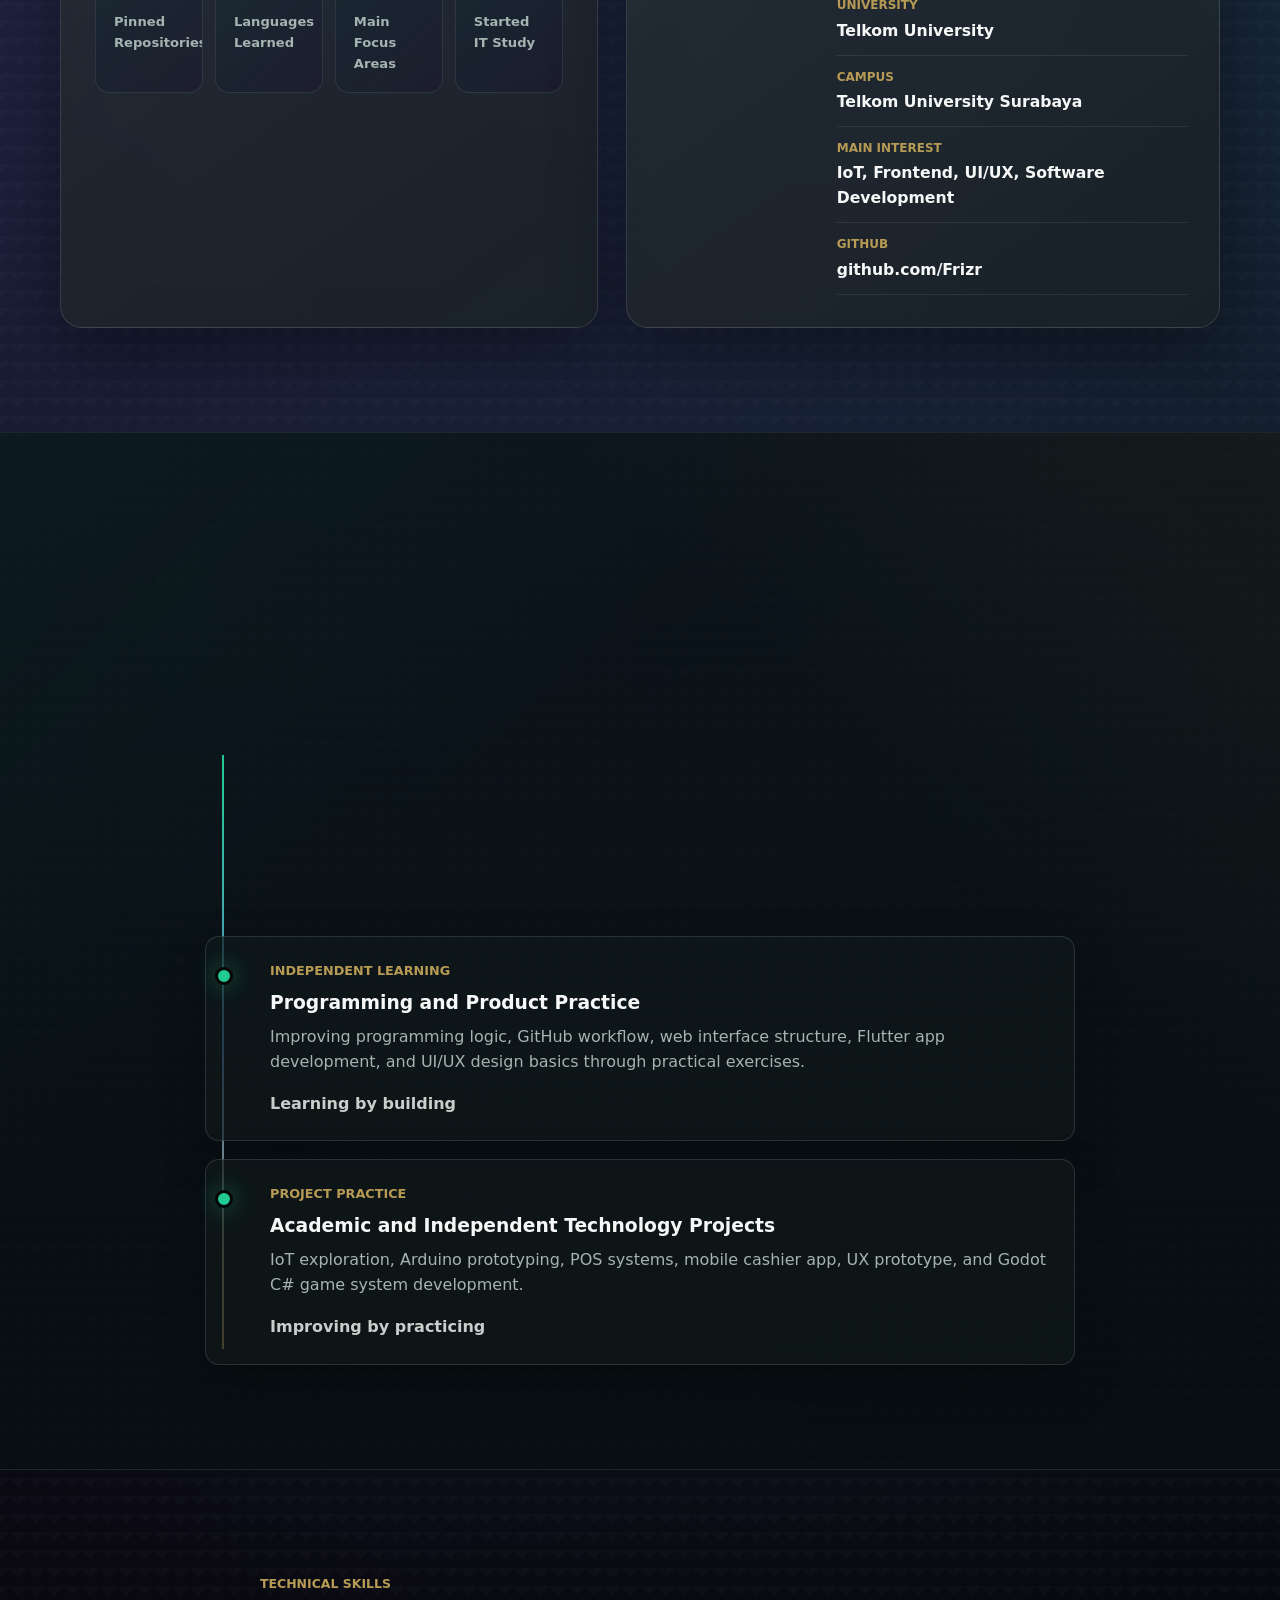
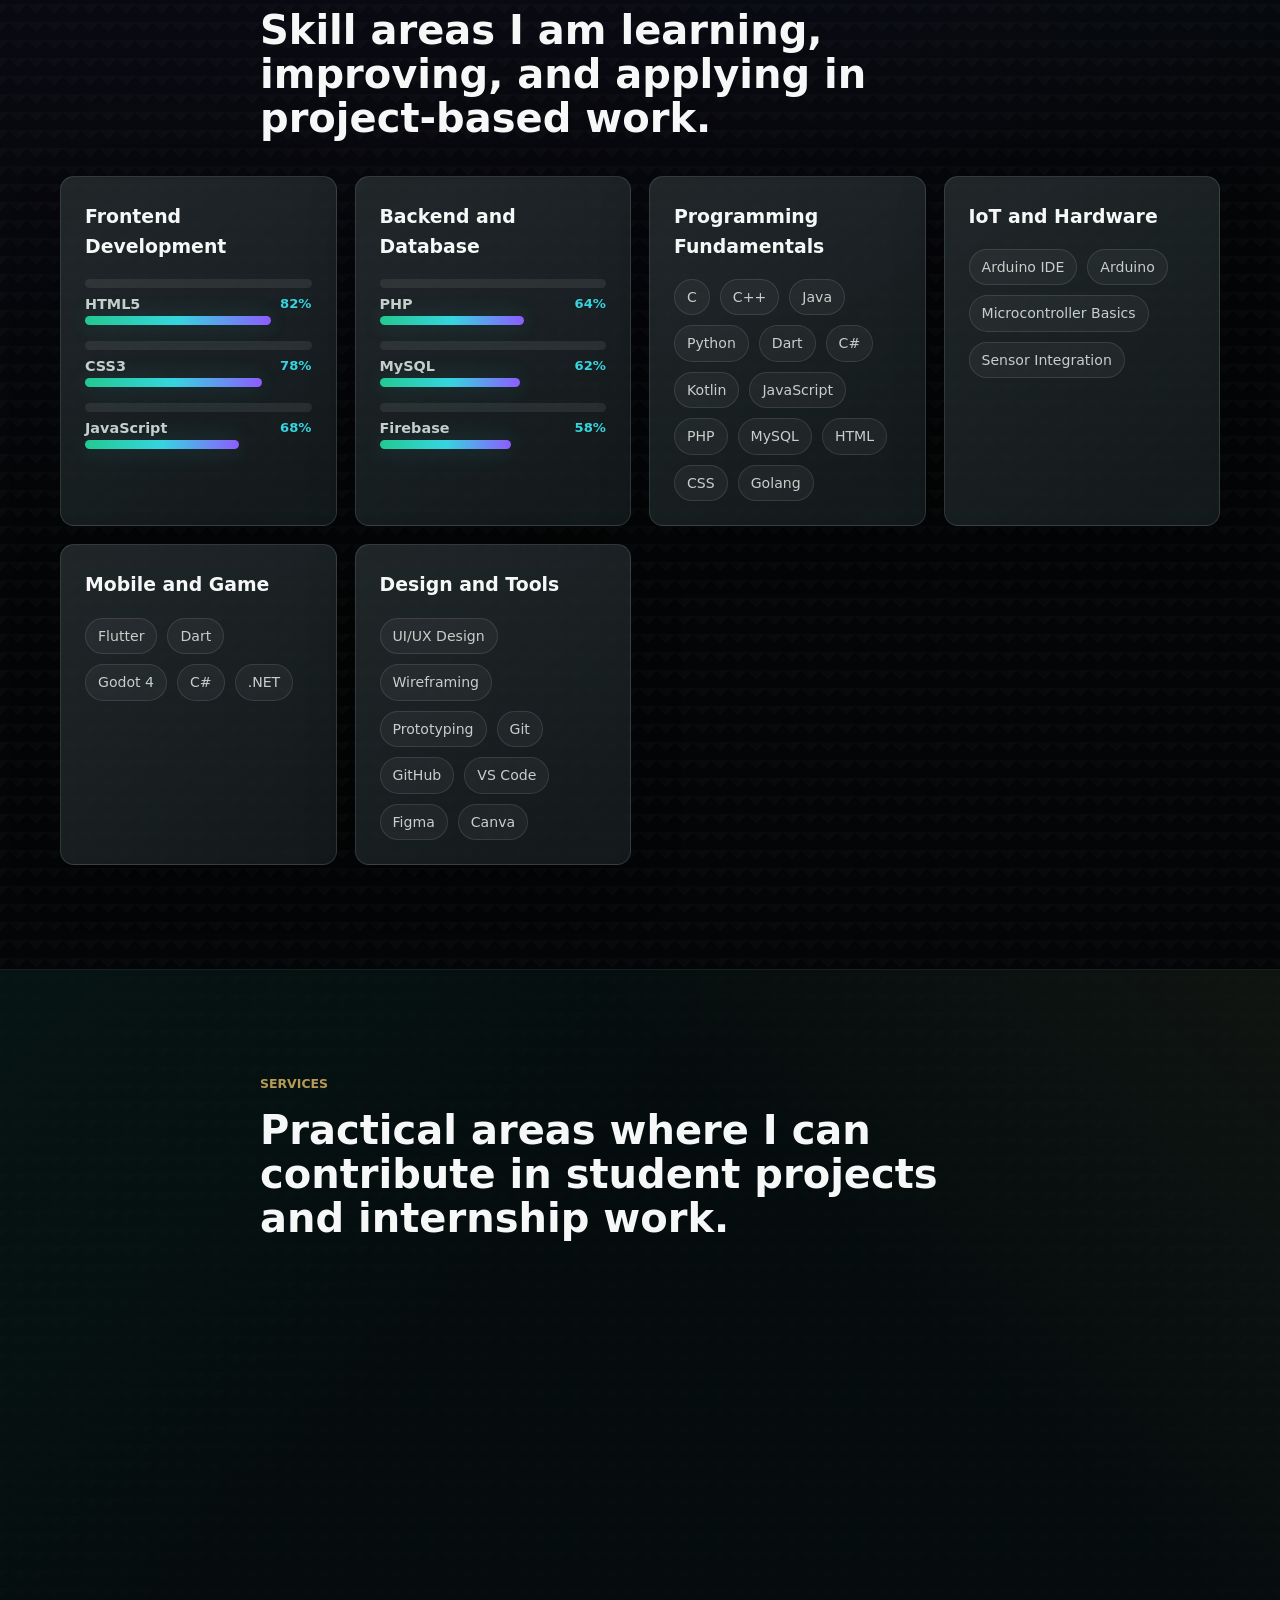
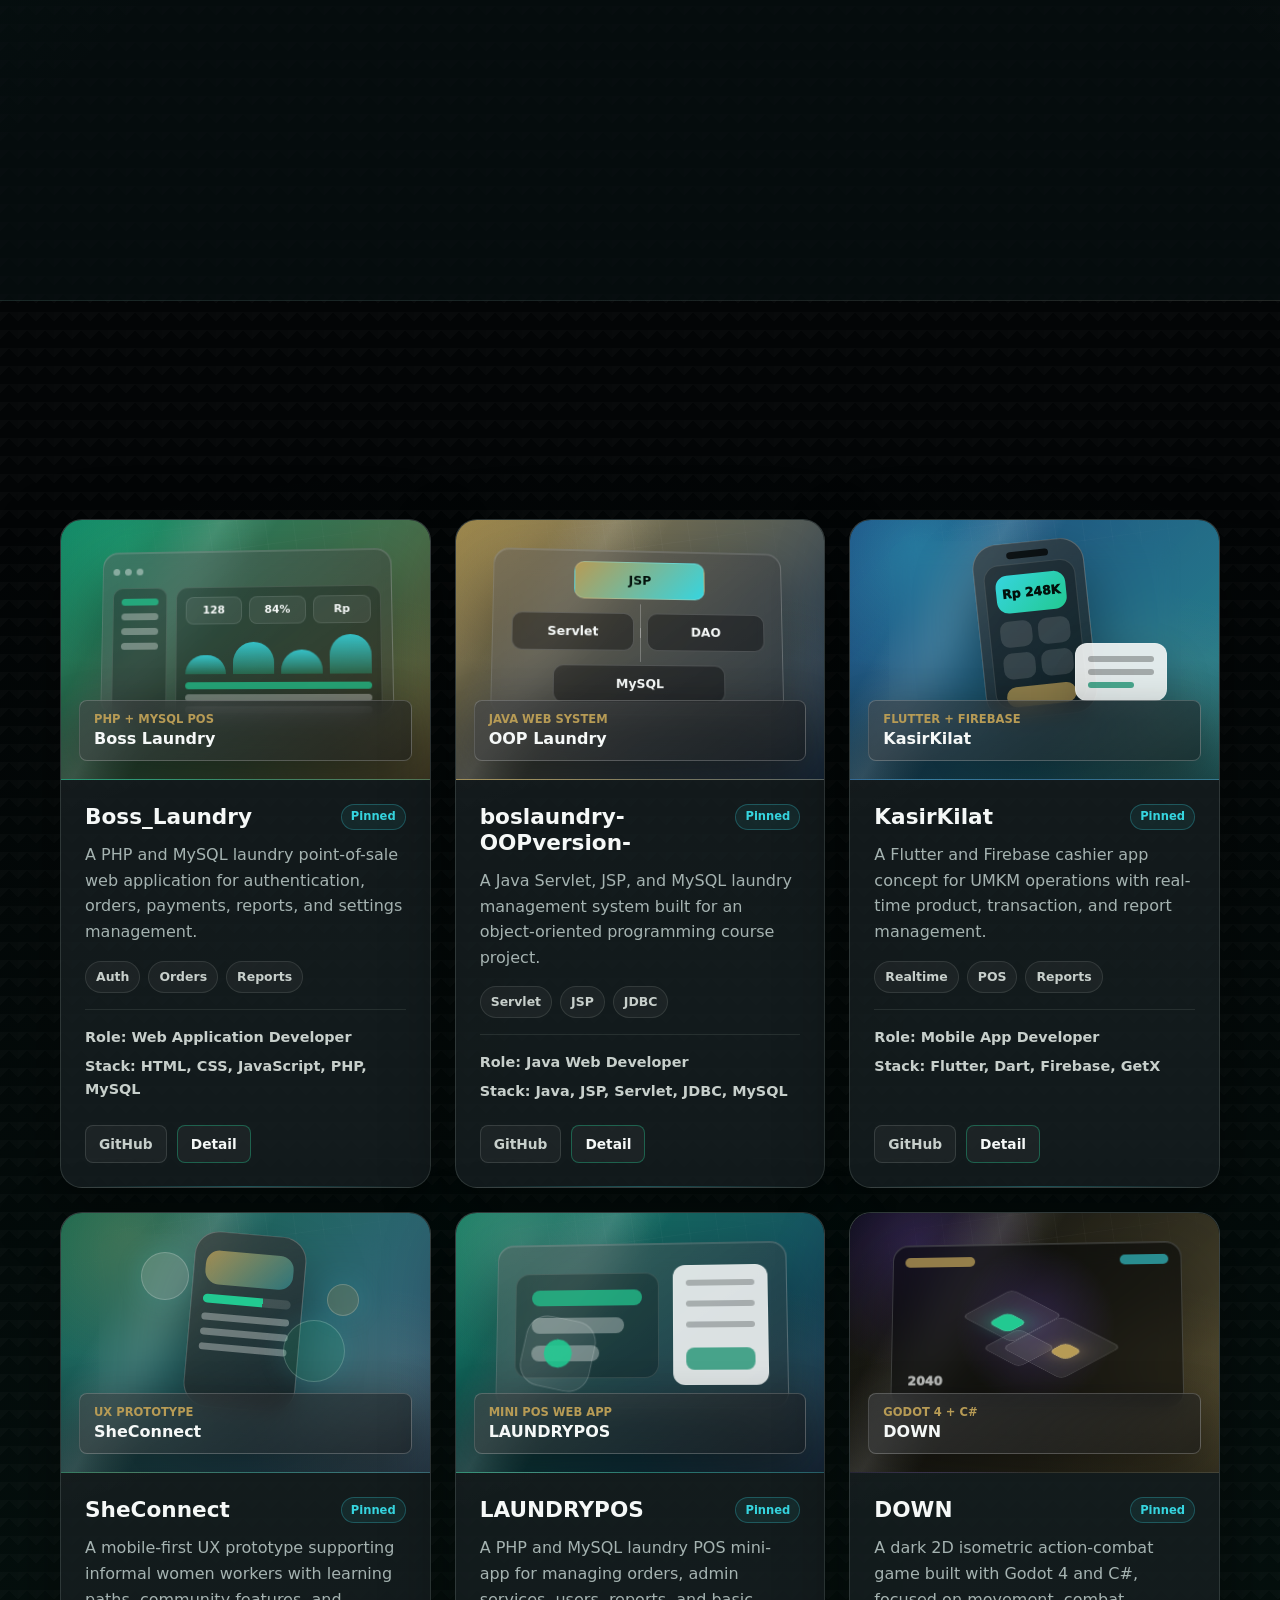
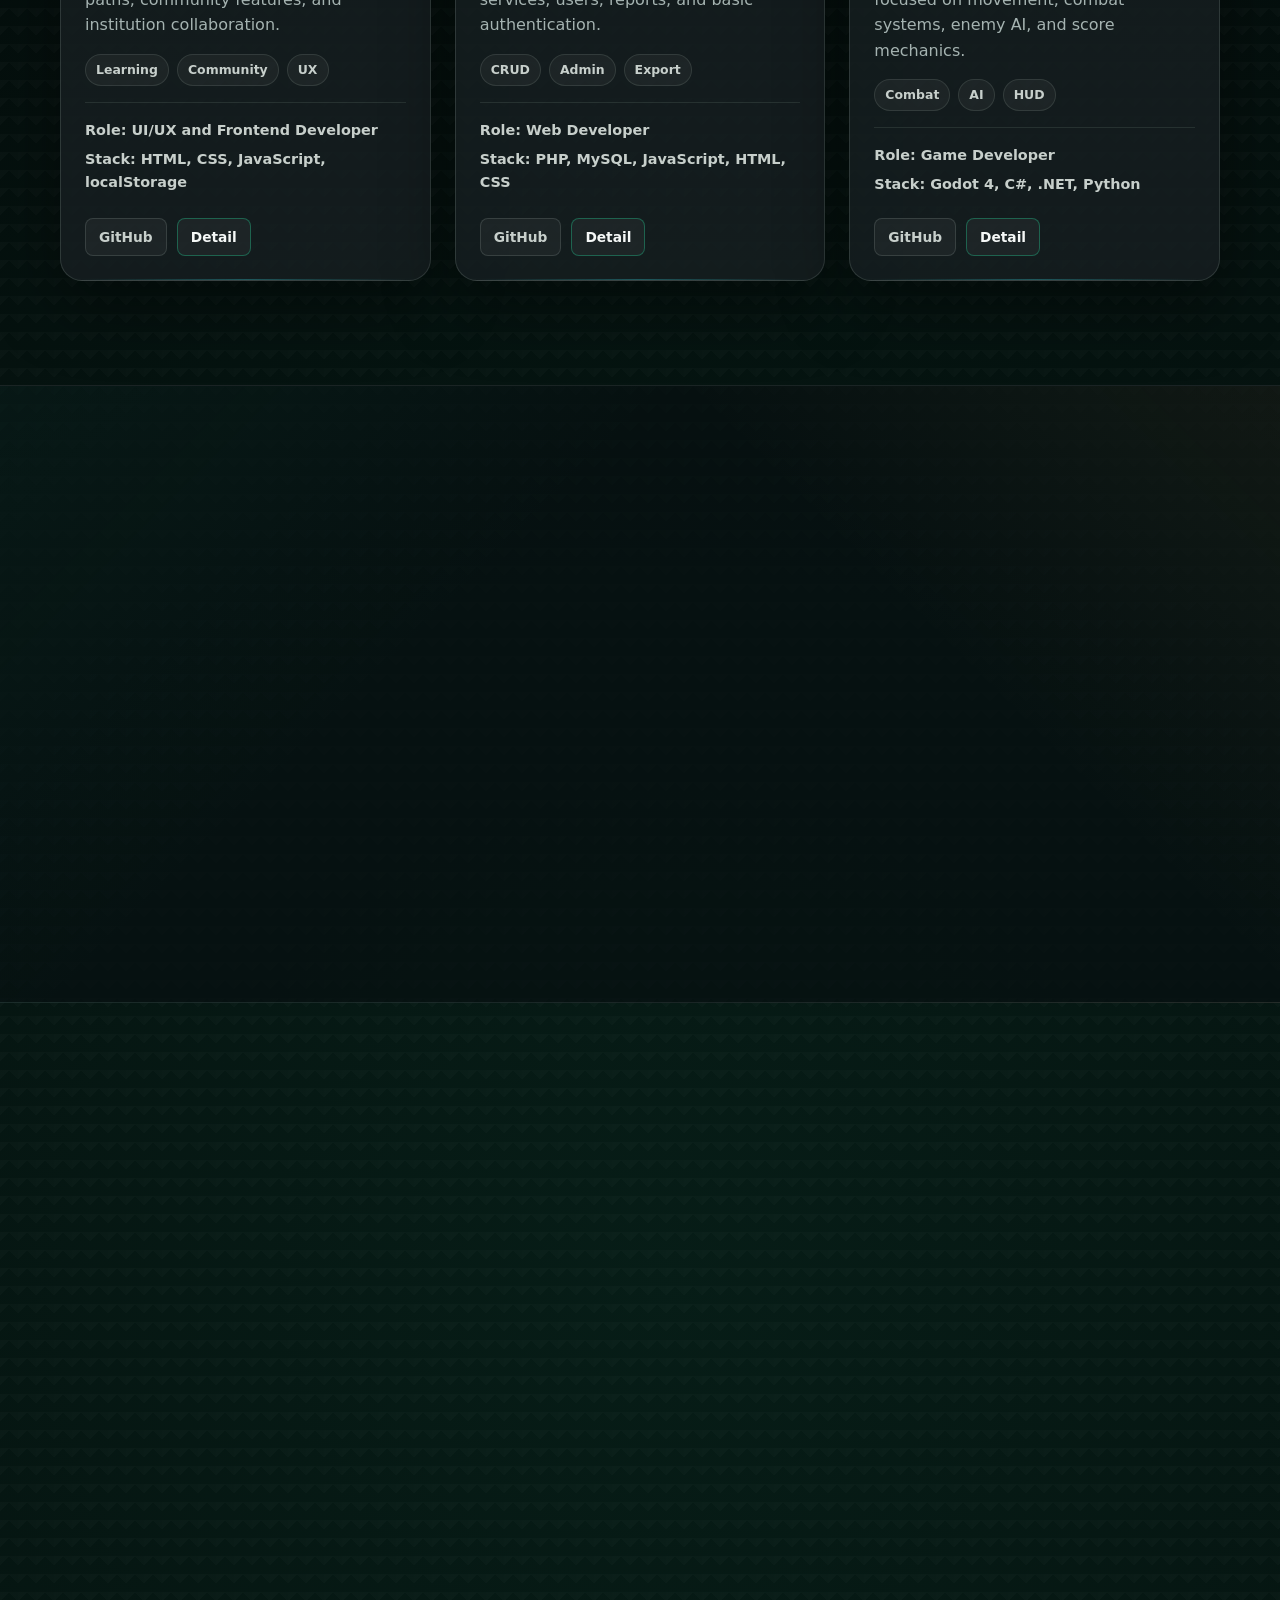
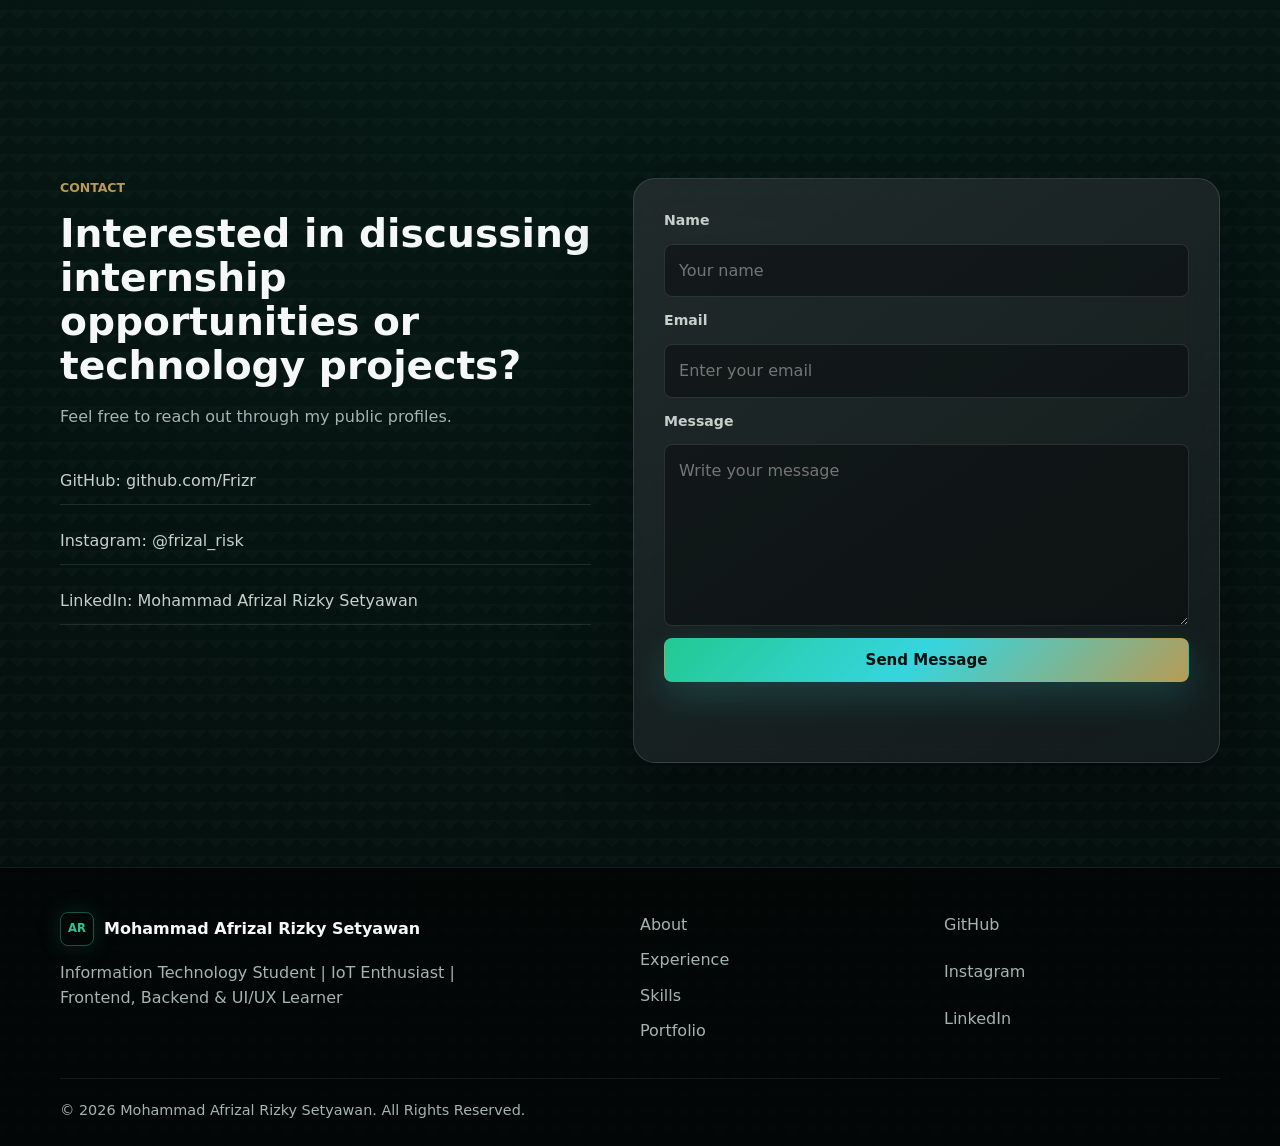
==== commit 30a45667: "feat: add individual project detail pages and integrate FormSubmit for contact form functionality" ====
--- a/index.html
+++ b/index.html
@@ -396,7 +396,7 @@
             </div>
             <div class="project-actions">
               <a href="https://github.com/Frizr/Boss_Laundry" target="_blank" rel="noreferrer">GitHub</a>
-              <a href="project-detail.html">Detail</a>
+              <a href="project-detail-boss-laundry.html">Detail</a>
             </div>
           </div>
         </article>
@@ -438,7 +438,7 @@
             </div>
             <div class="project-actions">
               <a href="https://github.com/Frizr/boslaundry-OOPversion-" target="_blank" rel="noreferrer">GitHub</a>
-              <a href="project-detail.html">Detail</a>
+              <a href="project-detail-oop-laundry.html">Detail</a>
             </div>
           </div>
         </article>
@@ -490,7 +490,7 @@
             </div>
             <div class="project-actions">
               <a href="https://github.com/Frizr/KasirKilat" target="_blank" rel="noreferrer">GitHub</a>
-              <a href="project-detail.html">Detail</a>
+              <a href="project-detail-kasirkilat.html">Detail</a>
             </div>
           </div>
         </article>
@@ -536,7 +536,7 @@
             </div>
             <div class="project-actions">
               <a href="https://github.com/Frizr/SheConnect" target="_blank" rel="noreferrer">GitHub</a>
-              <a href="project-detail.html">Detail</a>
+              <a href="project-detail-sheconnect.html">Detail</a>
             </div>
           </div>
         </article>
@@ -582,7 +582,7 @@
             </div>
             <div class="project-actions">
               <a href="https://github.com/Frizr/LAUNDRYPOS" target="_blank" rel="noreferrer">GitHub</a>
-              <a href="project-detail.html">Detail</a>
+              <a href="project-detail-laundrypos.html">Detail</a>
             </div>
           </div>
         </article>
@@ -628,7 +628,7 @@
             </div>
             <div class="project-actions">
               <a href="https://github.com/Frizr/DOWN" target="_blank" rel="noreferrer">GitHub</a>
-              <a href="project-detail.html">Detail</a>
+              <a href="project-detail-down.html">Detail</a>
             </div>
           </div>
         </article>
@@ -671,7 +671,7 @@
           <span>Learning Note</span>
           <h3>Building Better POS Workflows</h3>
           <p>How order, payment, reports, and user pages can be organized into a more understandable system.</p>
-          <a href="project-detail.html">Read case study</a>
+          <a href="project-detail-boss-laundry.html">Read case study</a>
         </article>
         <article>
           <span>Learning Note</span>
@@ -699,20 +699,21 @@
             <a href="https://github.com/Frizr" target="_blank" rel="noreferrer">GitHub: github.com/Frizr</a>
             <a href="https://www.instagram.com/frizal_risk/" target="_blank" rel="noreferrer">Instagram:
               @frizal_risk</a>
-            <a href="#">LinkedIn: add your profile link</a>
-            <a href="#">WhatsApp: add your number</a>
+            <a href="https://www.linkedin.com/in/mohammad-afrizal-rizky-setyawan-b21048296/" target="_blank" rel="noreferrer">LinkedIn: Mohammad Afrizal Rizky Setyawan</a>
           </div>
         </div>
 
-        <form class="contact-form glass-panel" action="#" method="post">
+        <form class="contact-form glass-panel" action="https://formsubmit.co/afrizalrizky000@gmail.com" method="POST">
+          <input type="hidden" name="_subject" value="New Message from Portfolio Website!">
+          
           <label for="name">Name</label>
-          <input type="text" id="name" name="name" placeholder="Your name" />
+          <input type="text" id="name" name="name" placeholder="Your name" required />
 
           <label for="email">Email</label>
-          <input type="email" id="email" name="email" placeholder="Enter your email" />
+          <input type="email" id="email" name="email" placeholder="Enter your email" required />
 
           <label for="message">Message</label>
-          <textarea id="message" name="message" rows="6" placeholder="Write your message"></textarea>
+          <textarea id="message" name="message" rows="6" placeholder="Write your message" required></textarea>
 
           <button class="btn btn-primary" type="submit">Send Message</button>
         </form>
@@ -737,7 +738,7 @@
       <div class="footer-links">
         <a href="https://github.com/Frizr" target="_blank" rel="noreferrer">GitHub</a>
         <a href="https://www.instagram.com/frizal_risk/" target="_blank" rel="noreferrer">Instagram</a>
-        <a href="#">LinkedIn</a>
+        <a href="https://www.linkedin.com/in/mohammad-afrizal-rizky-setyawan-b21048296/" target="_blank" rel="noreferrer">LinkedIn</a>
       </div>
     </div>
     <div class="container footer-bottom">
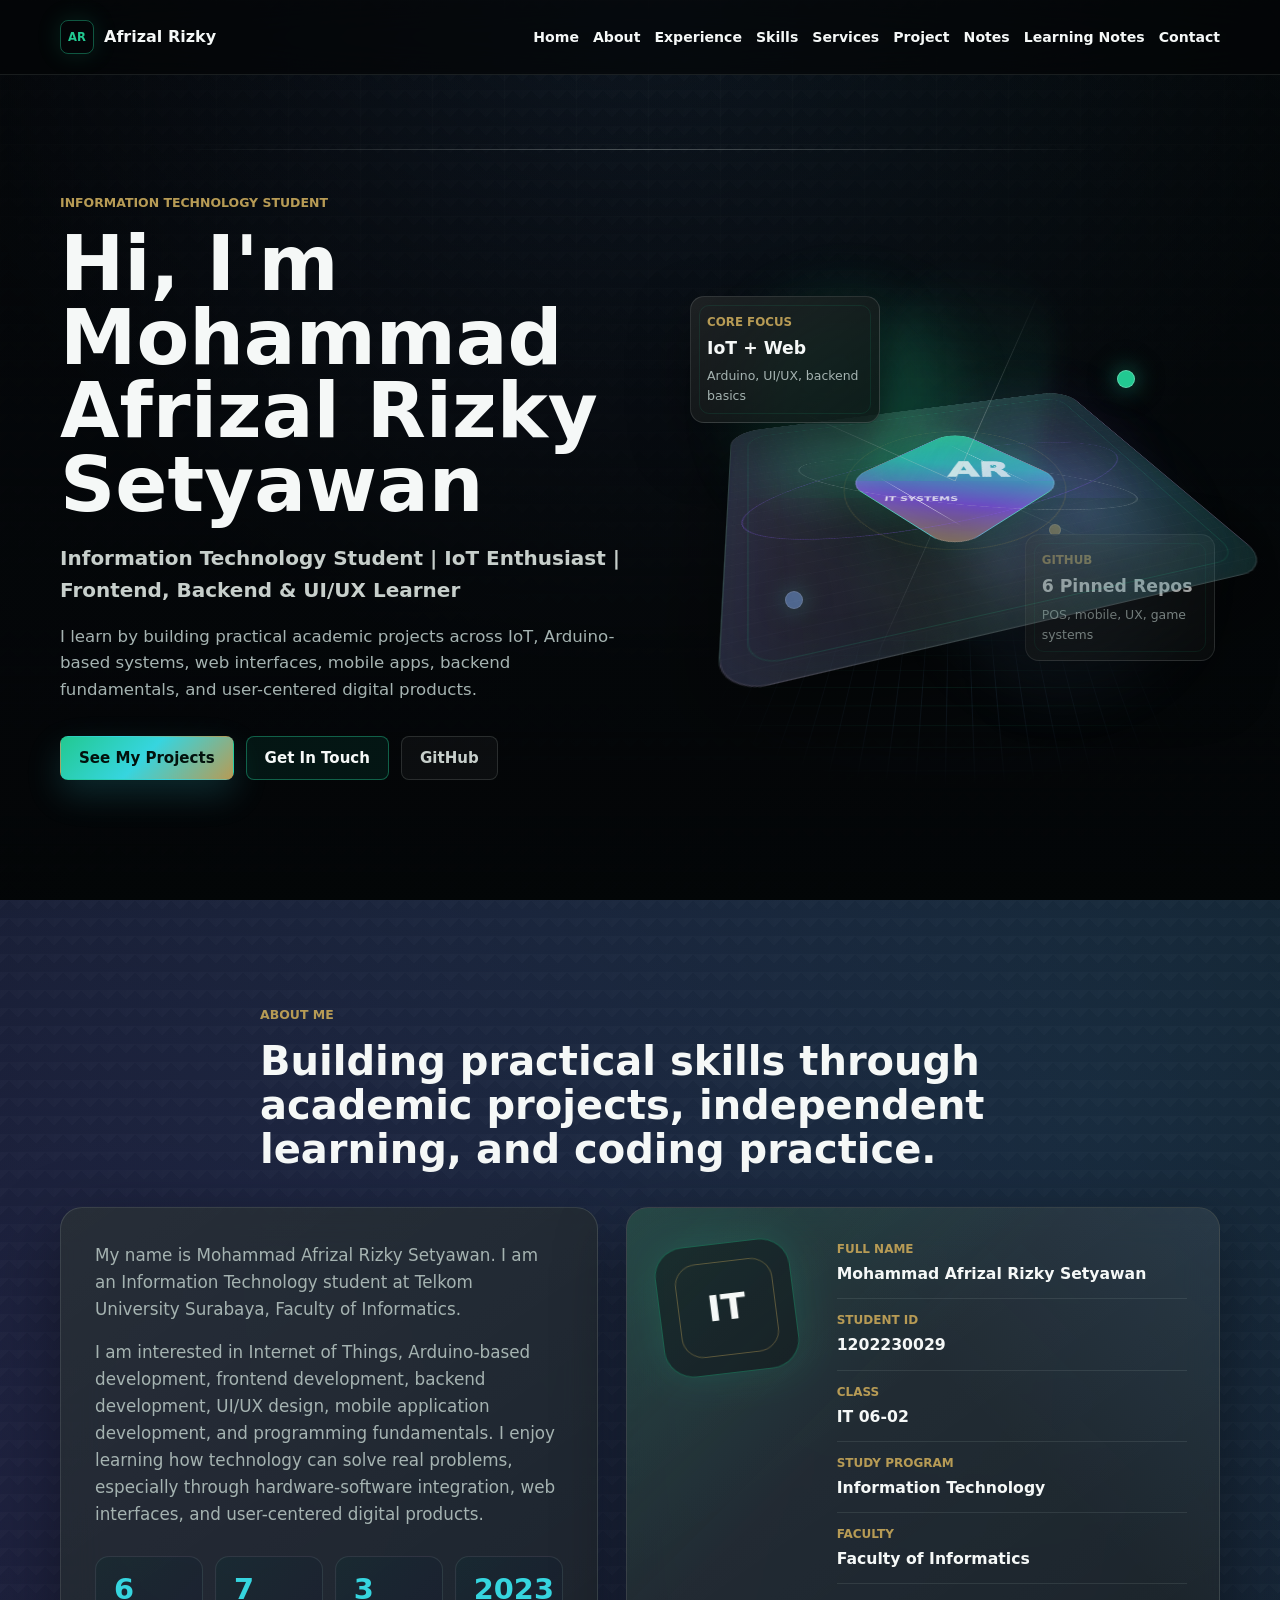
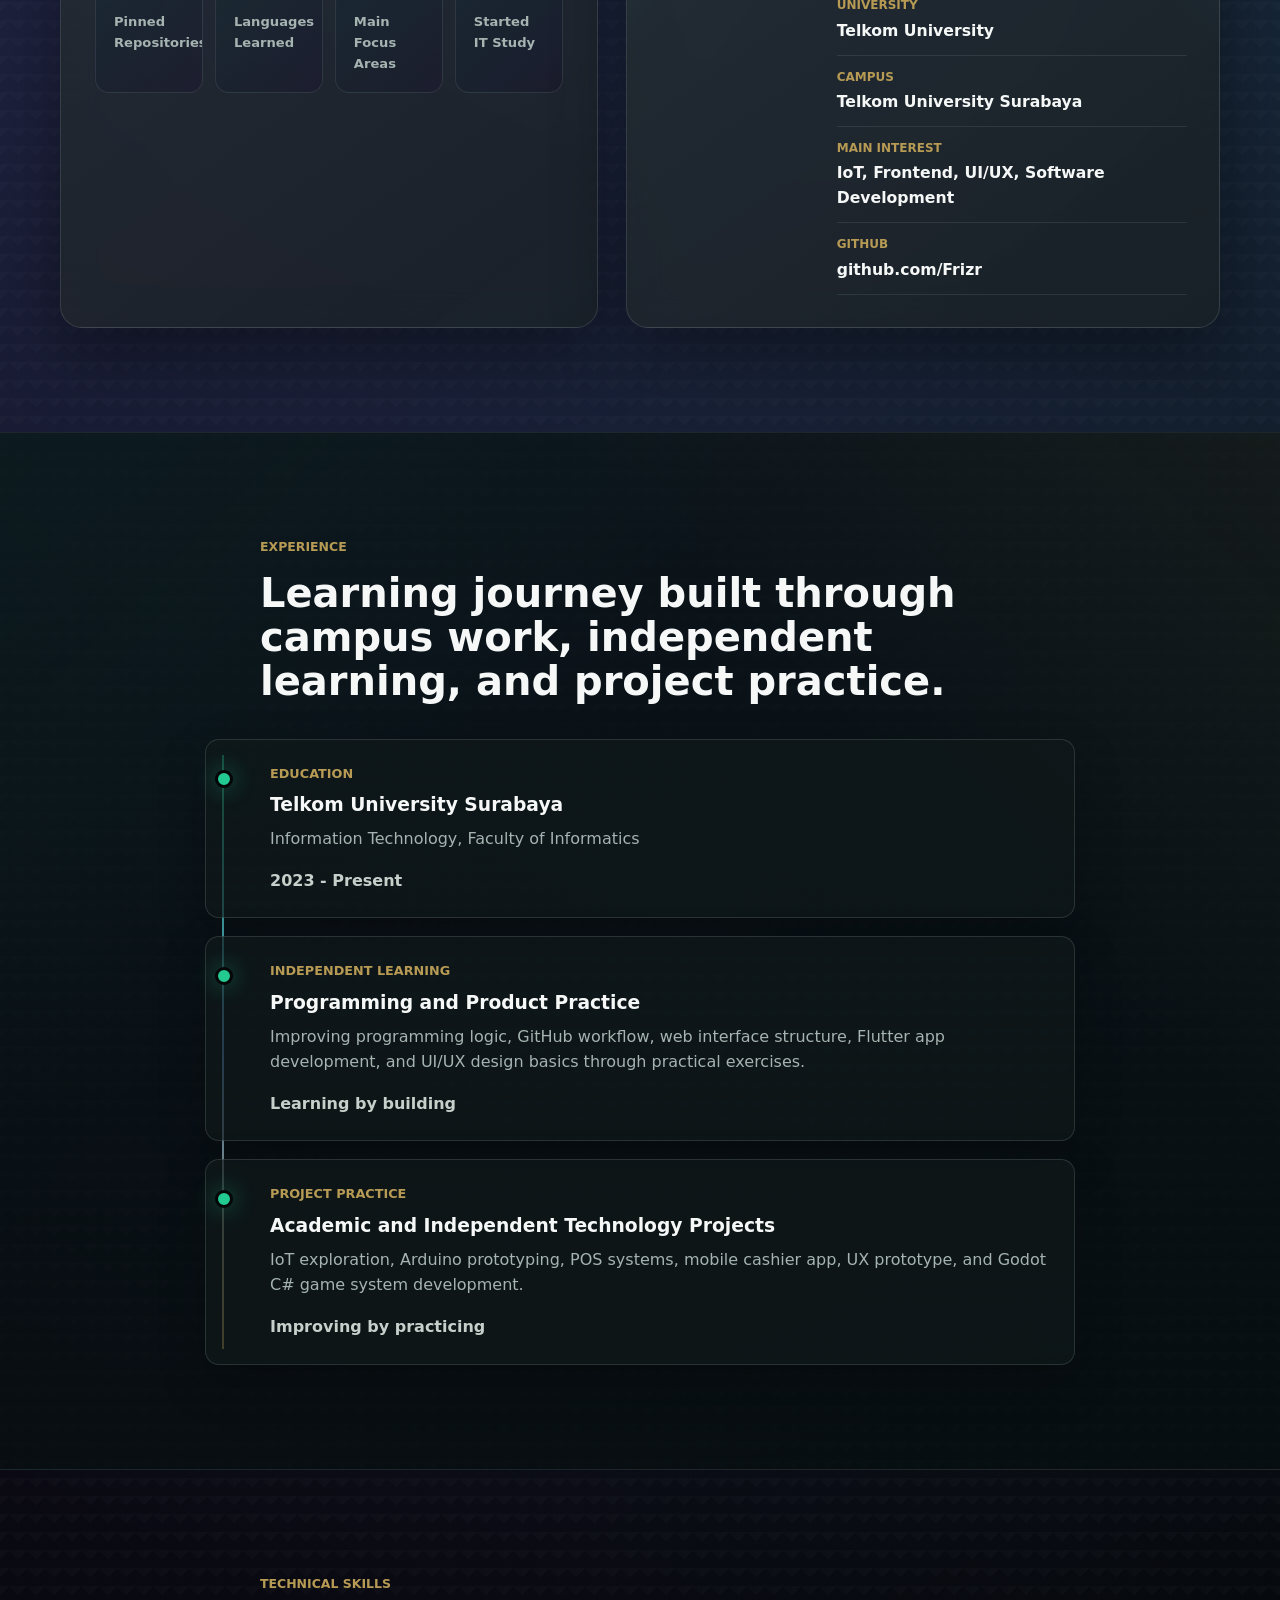
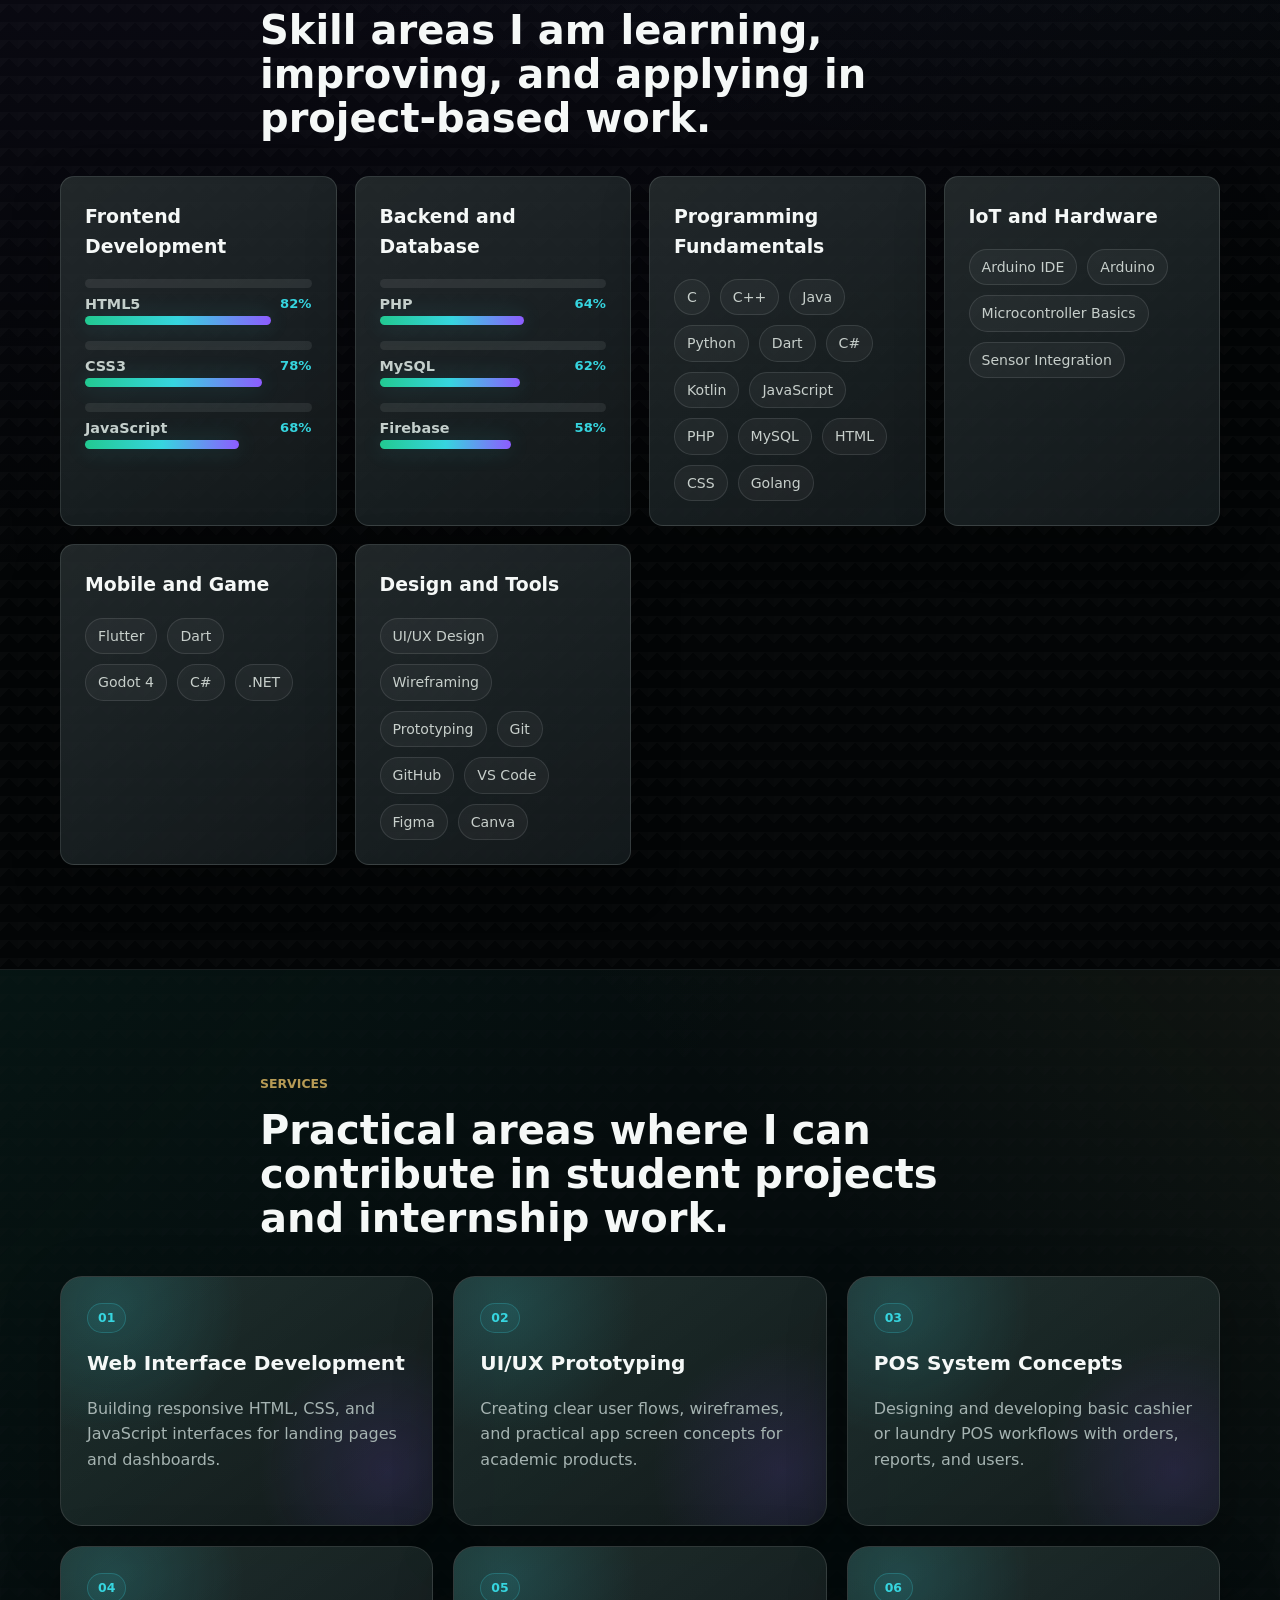
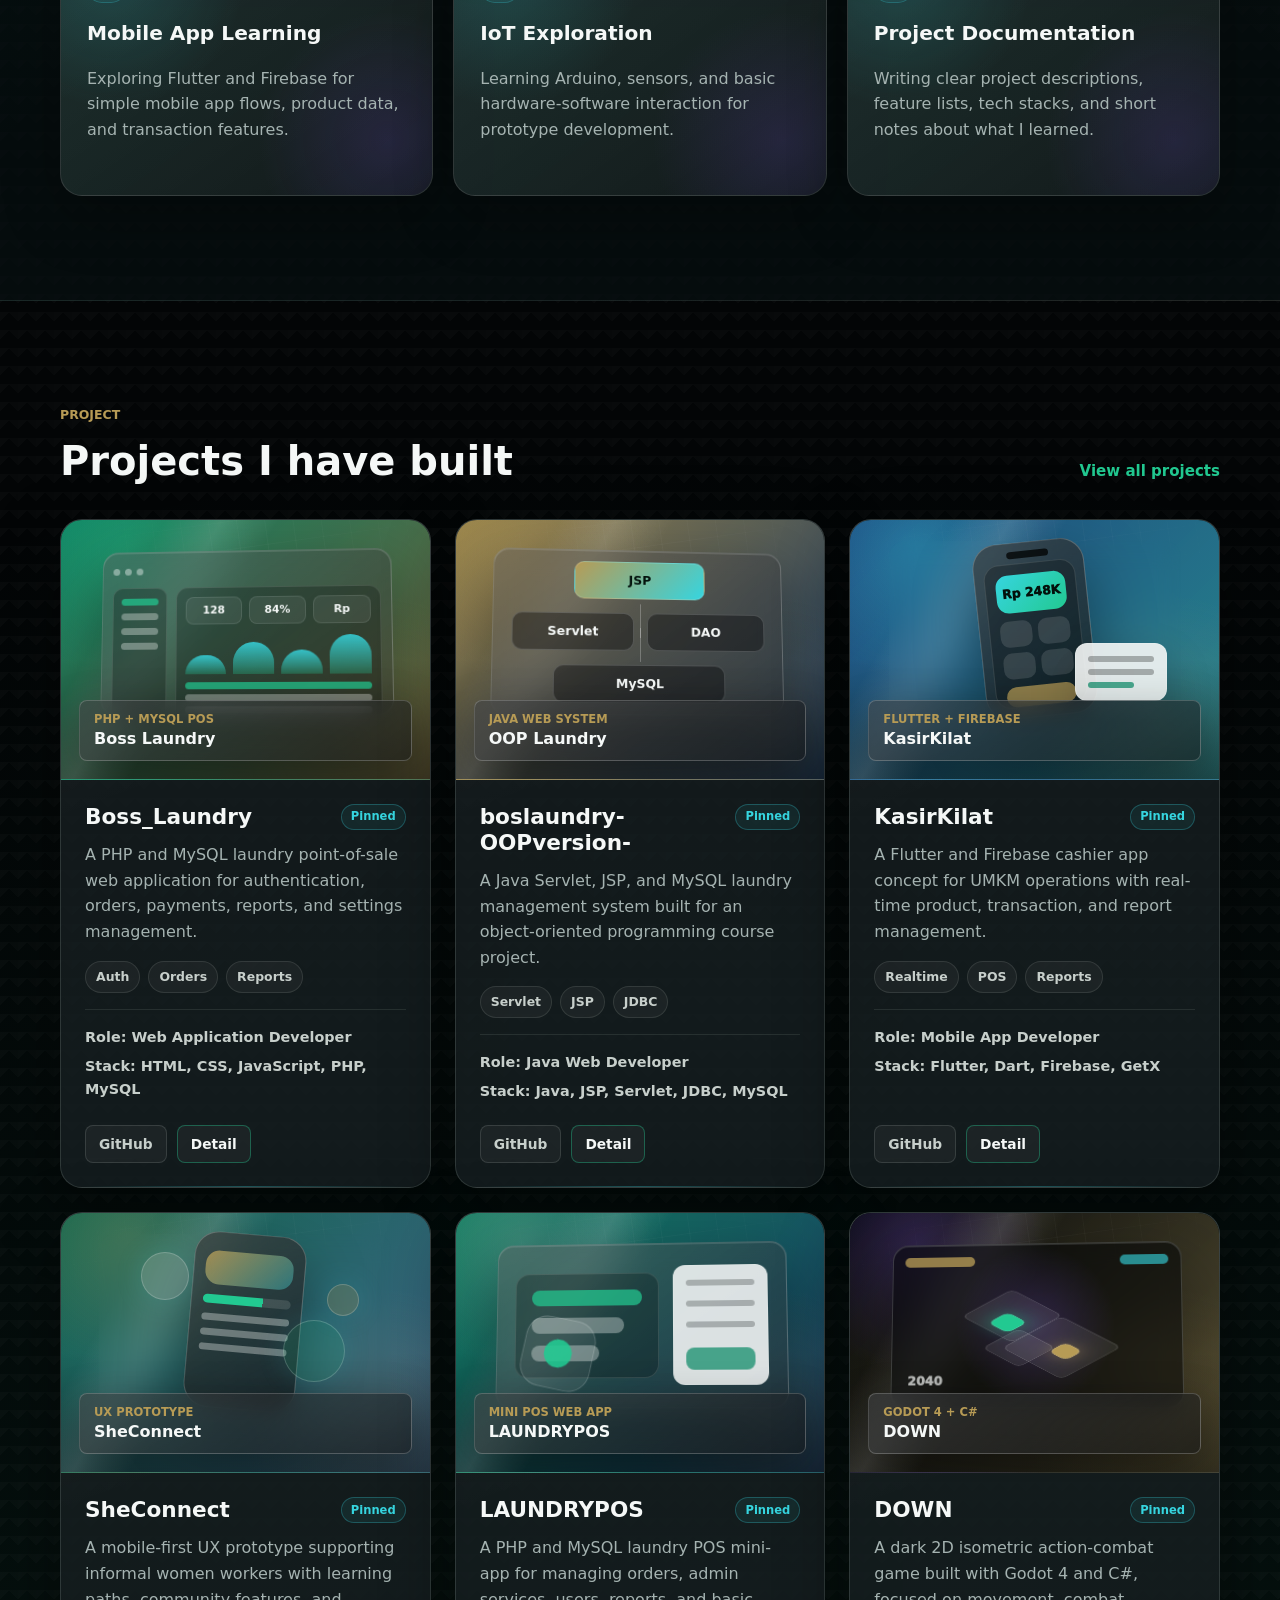
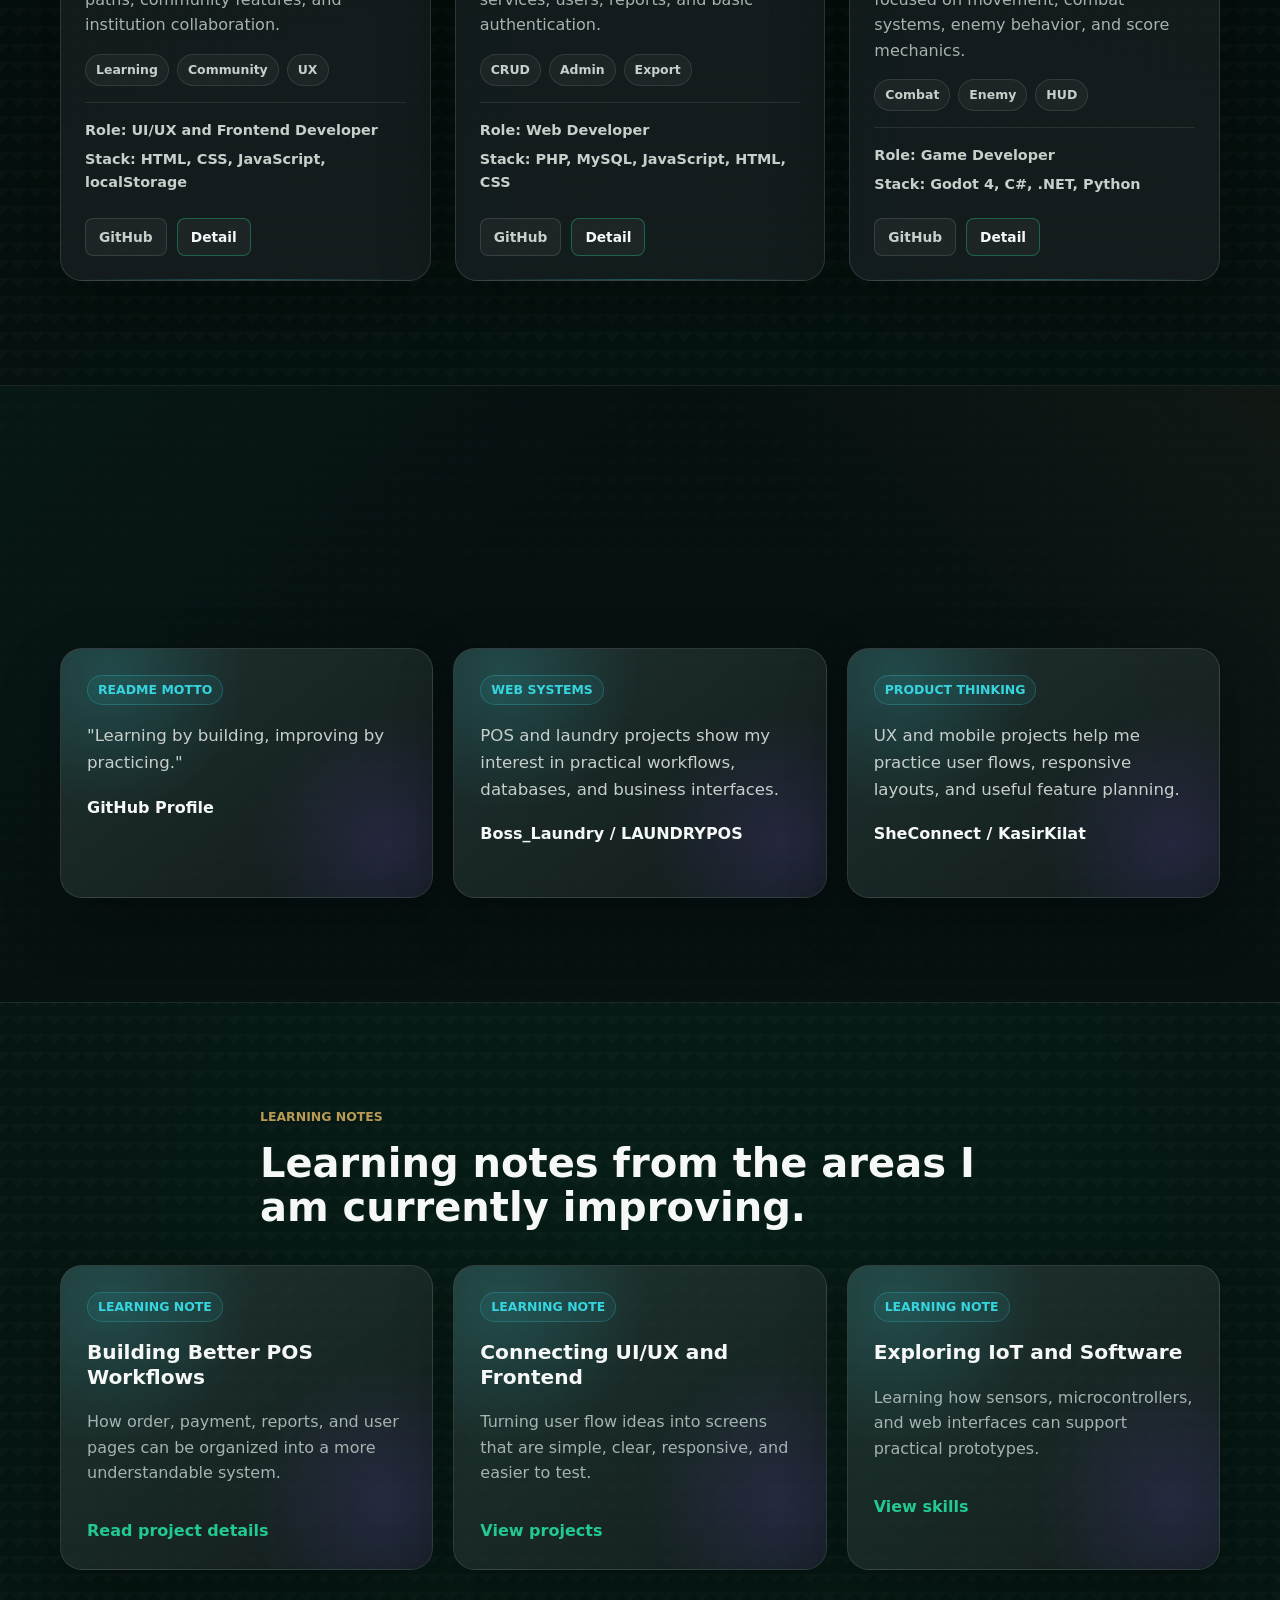
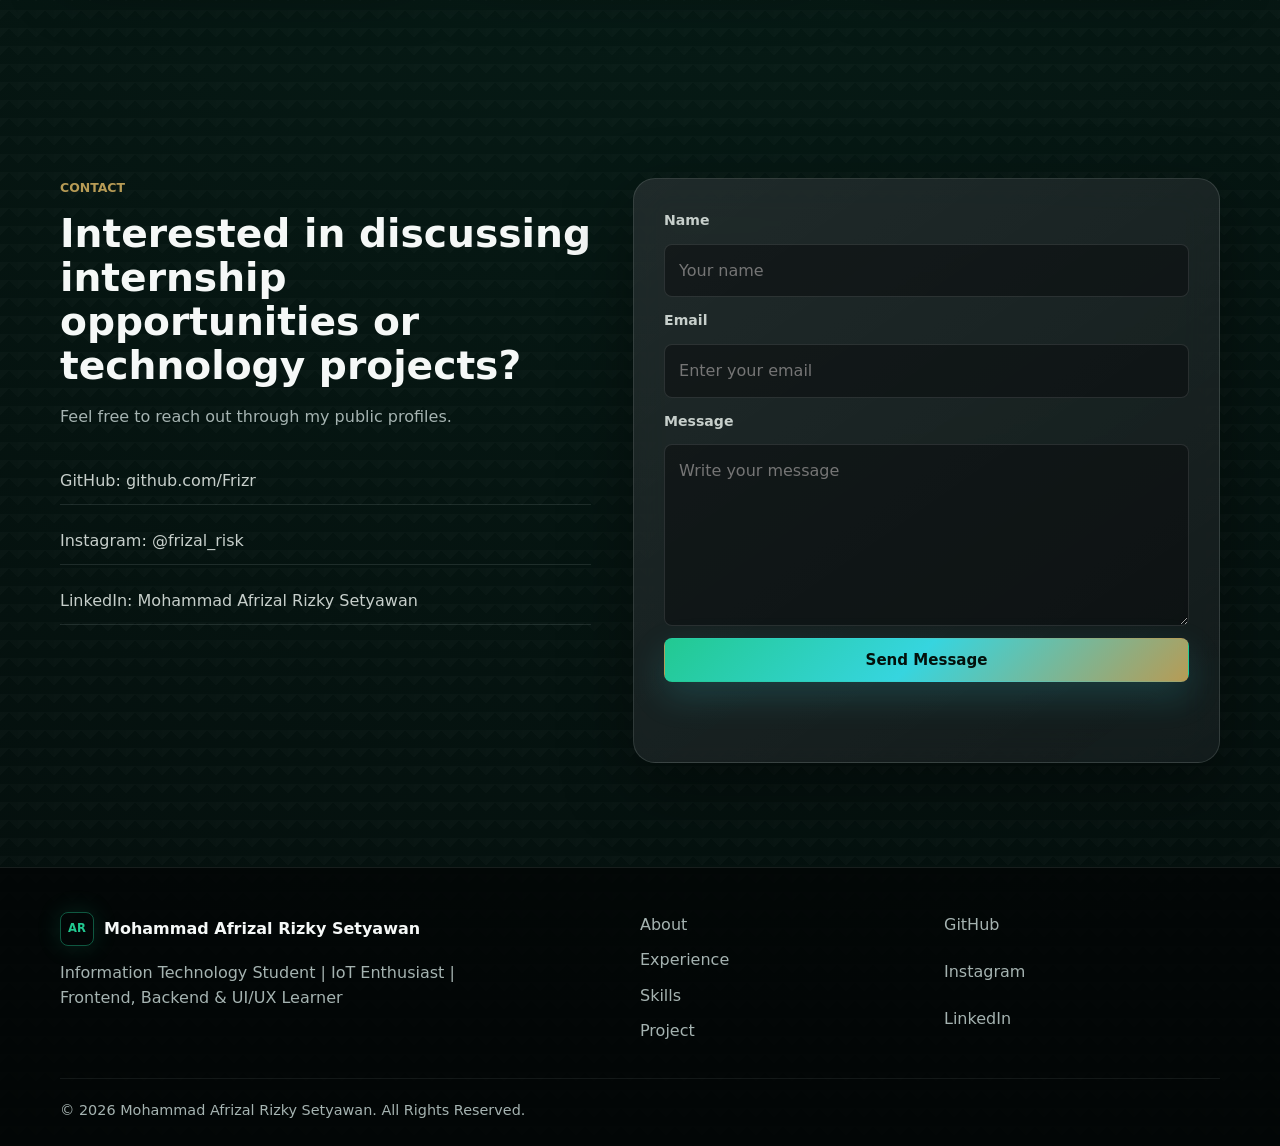
==== commit 35b61027: "refactor: rebrand portfolio site to project-focused structure with updated navigation and modular as" ====
--- a/index.html
+++ b/index.html
@@ -5,8 +5,8 @@
   <meta charset="UTF-8" />
   <meta name="viewport" content="width=device-width, initial-scale=1.0" />
   <meta name="description"
-    content="Professional portfolio website of Mohammad Afrizal Rizky Setyawan, Information Technology student at Telkom University Surabaya." />
-  <title>Mohammad Afrizal Rizky Setyawan | Portfolio</title>
+    content="Project website of Mohammad Afrizal Rizky Setyawan, Information Technology student at Telkom University Surabaya." />
+  <title>Mohammad Afrizal Rizky Setyawan | Projects</title>
   <link rel="stylesheet" href="css/style.css" />
 </head>
 
@@ -28,9 +28,9 @@
         <a href="index.html#experience">Experience</a>
         <a href="index.html#skills">Skills</a>
         <a href="index.html#services">Services</a>
-        <a href="index.html#portfolio">Portfolio</a>
-        <a href="index.html#testimonials">Signals</a>
-        <a href="index.html#blog">Blog</a>
+        <a href="index.html#project">Project</a>
+        <a href="index.html#notes">Notes</a>
+        <a href="index.html#learning-notes">Learning Notes</a>
         <a href="index.html#contact">Contact</a>
       </div>
     </nav>
@@ -51,14 +51,14 @@
             products.
           </p>
 
-          <div class="hero-actions" aria-label="Portfolio actions">
-            <a class="btn btn-primary" href="#portfolio">View My Work</a>
+          <div class="hero-actions" aria-label="Project links">
+            <a class="btn btn-primary" href="#project">See My Projects</a>
             <a class="btn btn-secondary" href="#contact">Get In Touch</a>
             <a class="btn btn-ghost" href="https://github.com/Frizr" target="_blank" rel="noreferrer">GitHub</a>
           </div>
         </div>
 
-        <div class="hero-visual" aria-label="Futuristic holographic technology visual">
+        <div class="hero-visual" aria-label="Technology project visual">
           <div class="holo-stage">
             <div class="glow glow-emerald"></div>
             <div class="glow glow-blue"></div>
@@ -325,16 +325,16 @@
         <article>
           <span>06</span>
           <h3>Project Documentation</h3>
-          <p>Structuring project descriptions, feature lists, tech stacks, and portfolio-ready case studies.</p>
-        </article>
-      </div>
-    </section>
-
-    <section class="section-padding portfolio-section" id="portfolio">
+          <p>Writing clear project descriptions, feature lists, tech stacks, and short notes about what I learned.</p>
+        </article>
+      </div>
+    </section>
+
+    <section class="section-padding project-section" id="project">
       <div class="container section-heading section-heading-split">
         <div>
-          <p class="eyebrow">Portfolio</p>
-          <h2>Project Showcase.</h2>
+          <p class="eyebrow">Project</p>
+          <h2>Projects I have built</h2>
         </div>
         <a class="text-link" href="projects.html">View all projects</a>
       </div>
@@ -615,11 +615,11 @@
             </div>
             <p>
               A dark 2D isometric action-combat game built with Godot 4 and C#, focused on
-              movement, combat systems, enemy AI, and score mechanics.
+              movement, combat systems, enemy behavior, and score mechanics.
             </p>
             <div class="project-highlights">
               <span>Combat</span>
-              <span>AI</span>
+              <span>Enemy</span>
               <span>HUD</span>
             </div>
             <div class="project-meta">
@@ -635,10 +635,10 @@
       </div>
     </section>
 
-    <section class="section-padding section-deep" id="testimonials">
+    <section class="section-padding section-deep" id="notes">
       <div class="container section-heading">
-        <p class="eyebrow">Project Signals</p>
-        <h2>What my current portfolio projects are meant to show.</h2>
+        <p class="eyebrow">Project Notes</p>
+        <h2>What these projects are helping me practice.</h2>
       </div>
 
       <div class="container testimonial-grid">
@@ -660,9 +660,9 @@
       </div>
     </section>
 
-    <section class="section-padding" id="blog">
+    <section class="section-padding" id="learning-notes">
       <div class="container section-heading">
-        <p class="eyebrow">Blog</p>
+        <p class="eyebrow">Learning Notes</p>
         <h2>Learning notes from the areas I am currently improving.</h2>
       </div>
 
@@ -671,13 +671,13 @@
           <span>Learning Note</span>
           <h3>Building Better POS Workflows</h3>
           <p>How order, payment, reports, and user pages can be organized into a more understandable system.</p>
-          <a href="project-detail-boss-laundry.html">Read case study</a>
+          <a href="project-detail-boss-laundry.html">Read project details</a>
         </article>
         <article>
           <span>Learning Note</span>
           <h3>Connecting UI/UX and Frontend</h3>
           <p>Turning user flow ideas into screens that are simple, clear, responsive, and easier to test.</p>
-          <a href="#portfolio">View projects</a>
+          <a href="#project">View projects</a>
         </article>
         <article>
           <span>Learning Note</span>
@@ -699,13 +699,14 @@
             <a href="https://github.com/Frizr" target="_blank" rel="noreferrer">GitHub: github.com/Frizr</a>
             <a href="https://www.instagram.com/frizal_risk/" target="_blank" rel="noreferrer">Instagram:
               @frizal_risk</a>
-            <a href="https://www.linkedin.com/in/mohammad-afrizal-rizky-setyawan-b21048296/" target="_blank" rel="noreferrer">LinkedIn: Mohammad Afrizal Rizky Setyawan</a>
+            <a href="https://www.linkedin.com/in/mohammad-afrizal-rizky-setyawan-b21048296/" target="_blank"
+              rel="noreferrer">LinkedIn: Mohammad Afrizal Rizky Setyawan</a>
           </div>
         </div>
 
         <form class="contact-form glass-panel" action="https://formsubmit.co/afrizalrizky000@gmail.com" method="POST">
-          <input type="hidden" name="_subject" value="New Message from Portfolio Website!">
-          
+          <input type="hidden" name="_subject" value="New Message from Project Website!">
+
           <label for="name">Name</label>
           <input type="text" id="name" name="name" placeholder="Your name" required />
 
@@ -732,13 +733,14 @@
         <a href="index.html#about">About</a>
         <a href="index.html#experience">Experience</a>
         <a href="index.html#skills">Skills</a>
-        <a href="index.html#portfolio">Portfolio</a>
+        <a href="index.html#project">Project</a>
       </div>
 
       <div class="footer-links">
         <a href="https://github.com/Frizr" target="_blank" rel="noreferrer">GitHub</a>
         <a href="https://www.instagram.com/frizal_risk/" target="_blank" rel="noreferrer">Instagram</a>
-        <a href="https://www.linkedin.com/in/mohammad-afrizal-rizky-setyawan-b21048296/" target="_blank" rel="noreferrer">LinkedIn</a>
+        <a href="https://www.linkedin.com/in/mohammad-afrizal-rizky-setyawan-b21048296/" target="_blank"
+          rel="noreferrer">LinkedIn</a>
       </div>
     </div>
     <div class="container footer-bottom">
--- a/css/style.css
+++ b/css/style.css
@@ -1837,7 +1837,7 @@
     var(--color-gray);
 }
 
-.visual-portfolio {
+.visual-project {
   background:
     linear-gradient(135deg, rgba(8, 16, 17, 0.9), rgba(31, 76, 134, 0.78), rgba(15, 139, 104, 0.56)),
     var(--color-gray);
@@ -1955,7 +1955,7 @@
   color: var(--color-white);
 }
 
-/* Services, Signals, and Blog */
+/* Services, Notes, and Learning Notes */
 .prism-services,
 .testimonial-grid,
 .blog-grid {
